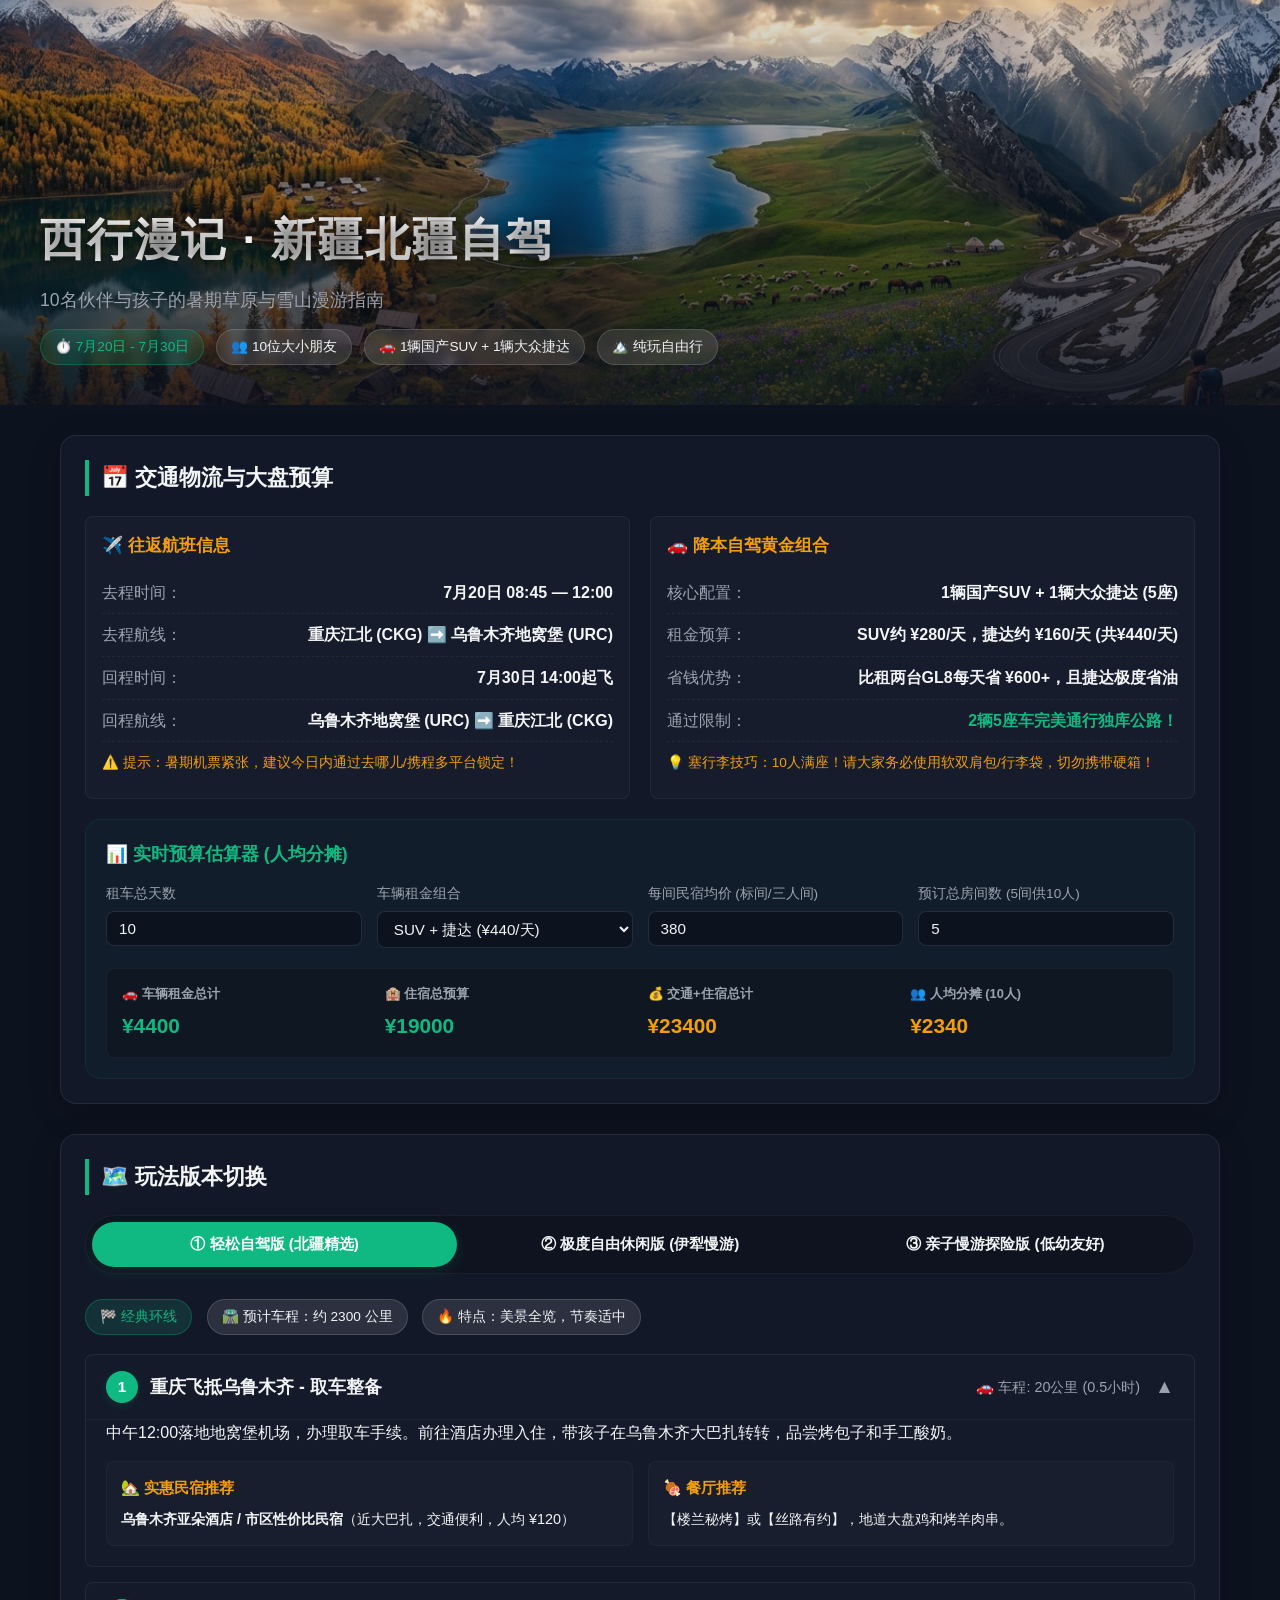
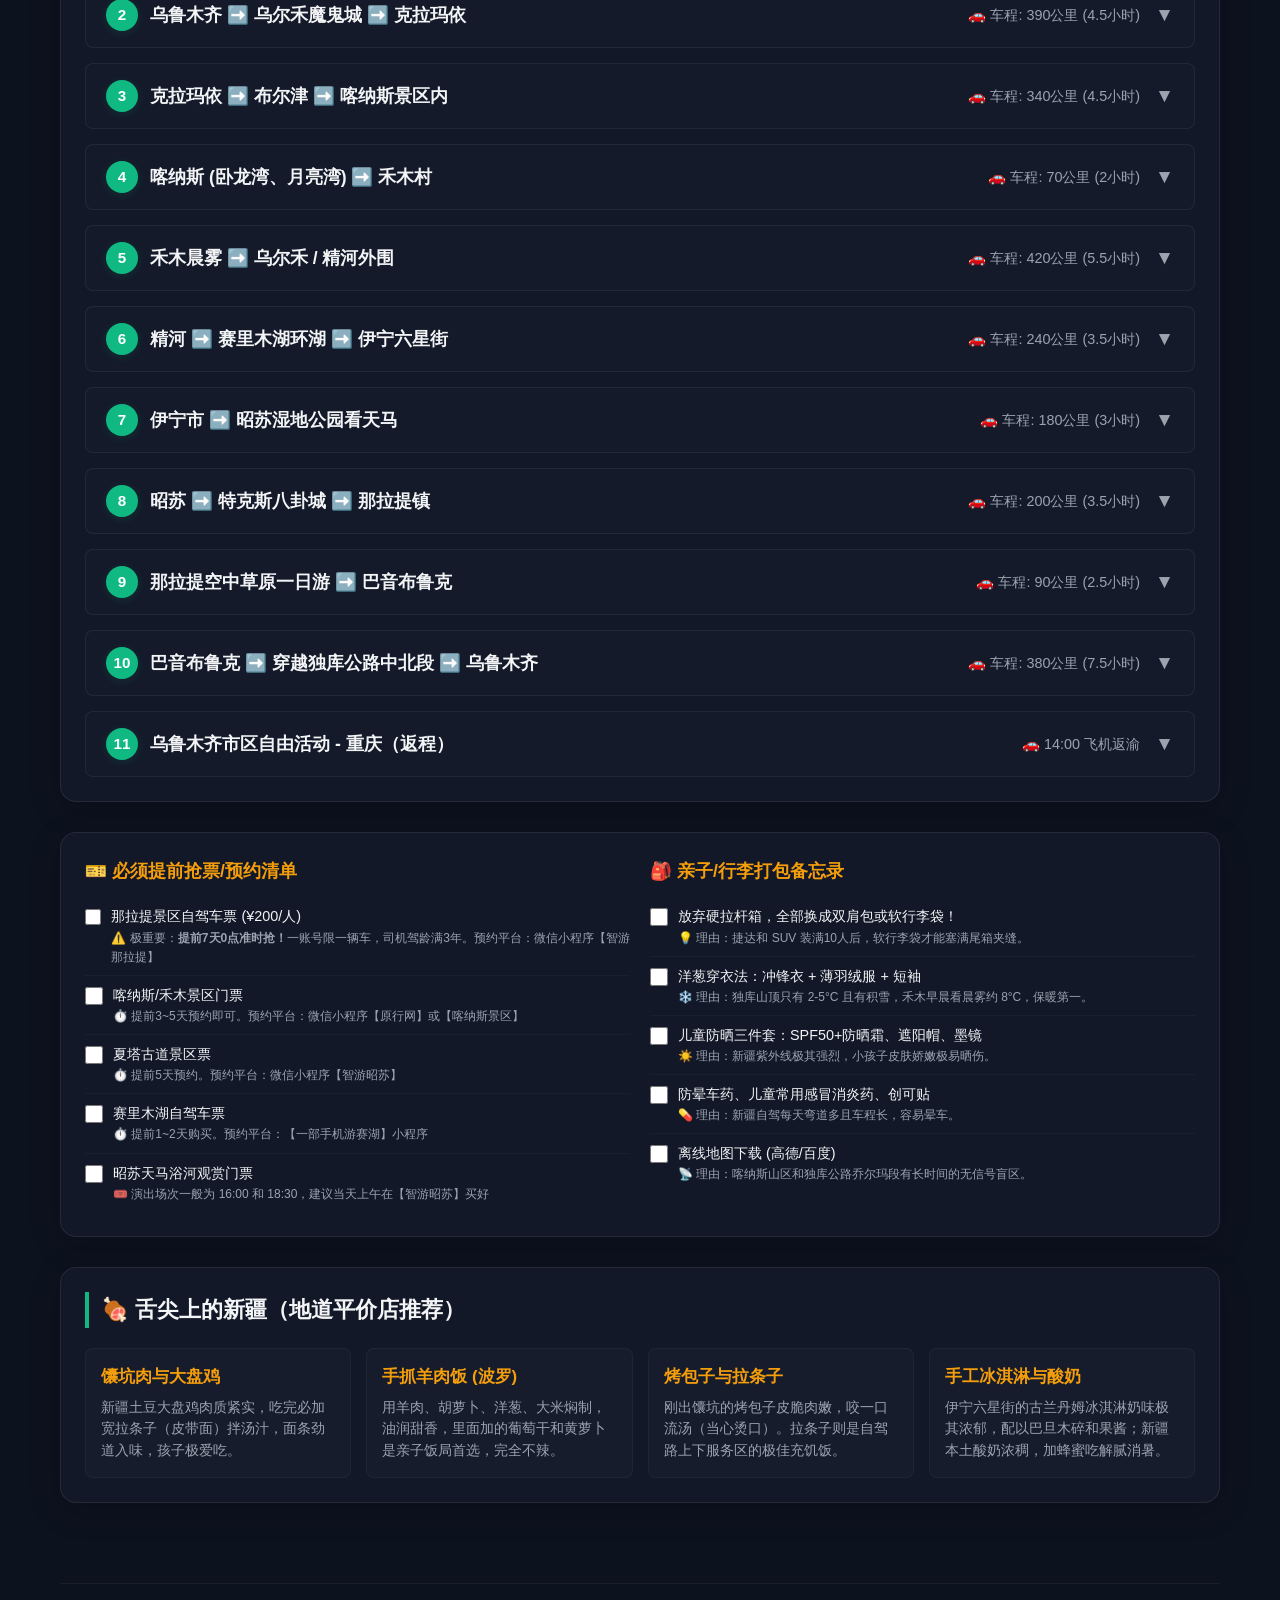
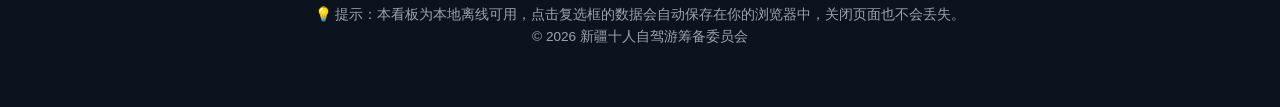
==== index.html @ ca85deac "feat: add index, mobile, and markdown documents" ====
<!DOCTYPE html>
<html lang="zh-CN">
<head>
  <meta charset="UTF-8">
  <meta name="viewport" content="width=device-width, initial-scale=1.0">
  <title>西行漫记 - 2026新疆自驾亲子游看板</title>
  <meta name="description" content="10人新疆自驾亲子游超省钱超高性价比路线攻略看板">
  <link rel="stylesheet" href="styles.css">
</head>
<body>

  <!-- 顶部巨幕 (Hero Section) -->
  <header class="hero">
    <div class="hero-content">
      <h1>西行漫记 · 新疆北疆自驾</h1>
      <p>10名伙伴与孩子的暑期草原与雪山漫游指南</p>
      <div class="hero-badges">
        <span class="badge primary">⏱️ 7月20日 - 7月30日</span>
        <span class="badge">👥 10位大小朋友</span>
        <span class="badge">🚗 1辆国产SUV + 1辆大众捷达</span>
        <span class="badge">🏔️ 纯玩自由行</span>
      </div>
    </div>
  </header>

  <!-- 主容器 -->
  <main class="container">

    <!-- 第一板块：大盘概览 (Logistics & Cost Panel) -->
    <section class="panel">
      <h2 class="panel-title">📅 交通物流与大盘预算</h2>
      <div class="logistics-grid">
        <!-- 航班概览 -->
        <div class="info-card">
          <h4>✈️ 往返航班信息</h4>
          <div class="info-row">
            <span class="info-label">去程时间：</span>
            <span class="info-val">7月20日 08:45 — 12:00</span>
          </div>
          <div class="info-row">
            <span class="info-label">去程航线：</span>
            <span class="info-val">重庆江北 (CKG) ➡️ 乌鲁木齐地窝堡 (URC)</span>
          </div>
          <div class="info-row">
            <span class="info-label">回程时间：</span>
            <span class="info-val">7月30日 14:00起飞</span>
          </div>
          <div class="info-row">
            <span class="info-label">回程航线：</span>
            <span class="info-val">乌鲁木齐地窝堡 (URC) ➡️ 重庆江北 (CKG)</span>
          </div>
          <div class="info-row" style="color: var(--secondary); font-size: 0.85rem; border: none; padding-top: 10px;">
            ⚠️ 提示：暑期机票紧张，建议今日内通过去哪儿/携程多平台锁定！
          </div>
        </div>

        <!-- 极致性价比租车组合 -->
        <div class="info-card">
          <h4>🚗 降本自驾黄金组合</h4>
          <div class="info-row">
            <span class="info-label">核心配置：</span>
            <span class="info-val">1辆国产SUV + 1辆大众捷达 (5座)</span>
          </div>
          <div class="info-row">
            <span class="info-label">租金预算：</span>
            <span class="info-val">SUV约 ¥280/天，捷达约 ¥160/天 (共¥440/天)</span>
          </div>
          <div class="info-row">
            <span class="info-label">省钱优势：</span>
            <span class="info-val">比租两台GL8每天省 ¥600+，且捷达极度省油</span>
          </div>
          <div class="info-row">
            <span class="info-label">通过限制：</span>
            <span class="info-val" style="color: var(--primary);">2辆5座车完美通行独库公路！</span>
          </div>
          <div class="info-row" style="color: var(--secondary); font-size: 0.85rem; border: none; padding-top: 10px;">
            💡 塞行李技巧：10人满座！请大家务必使用软双肩包/行李袋，切勿携带硬箱！
          </div>
        </div>
      </div>

      <!-- 租车与住宿预算记账器 -->
      <div class="calculator">
        <div class="calc-title">📊 实时预算估算器 (人均分摊)</div>
        <div class="calc-inputs">
          <div class="input-group">
            <label for="calc-days">租车总天数</label>
            <input type="number" id="calc-days" value="10" min="1" max="15">
          </div>
          <div class="input-group">
            <label for="car-combo">车辆租金组合</label>
            <select id="car-combo">
              <option value="440">SUV + 捷达 (¥440/天)</option>
              <option value="600">两台国产SUV (¥600/天)</option>
              <option value="1000">两台GL8商务车 (¥1000/天)</option>
            </select>
          </div>
          <div class="input-group">
            <label for="hotel-price">每间民宿均价 (标间/三人间)</label>
            <input type="number" id="hotel-price" value="380" step="10">
          </div>
          <div class="input-group">
            <label for="room-count">预订总房间数 (5间供10人)</label>
            <input type="number" id="room-count" value="5" min="1" max="10">
          </div>
        </div>
        <div class="calc-results">
          <div class="result-card">
            <h5>🚗 车辆租金总计</h5>
            <div class="price" id="res-car-total">¥4400</div>
          </div>
          <div class="result-card">
            <h5>🏨 住宿总预算</h5>
            <div class="price" id="res-hotel-total">¥19000</div>
          </div>
          <div class="result-card">
            <h5>💰 交通+住宿总计</h5>
            <div class="price total" id="res-grand-total">¥23400</div>
          </div>
          <div class="result-card">
            <h5>👥 人均分摊 (10人)</h5>
            <div class="price" id="res-per-person" style="color: var(--secondary);">¥2340</div>
          </div>
        </div>
      </div>
    </section>

    <!-- 第二板块：路线方案切换 (Route Selection Panel) -->
    <section class="panel">
      <h2 class="panel-title">🗺️ 玩法版本切换</h2>
      <div class="route-selector">
        <div class="route-tab active" onclick="switchRoute(1)">① 轻松自驾版 (北疆精选)</div>
        <div class="route-tab" onclick="switchRoute(2)">② 极度自由休闲版 (伊犁慢游)</div>
        <div class="route-tab" onclick="switchRoute(3)">③ 亲子慢游探险版 (低幼友好)</div>
      </div>

      <!-- ================= 路线 1: 轻松自驾版 ================= -->
      <div id="route-1" class="route-content active">
        <div class="route-meta">
          <span class="badge primary">🏁 经典环线</span>
          <span class="badge">🛣️ 预计车程：约 2300 公里</span>
          <span class="badge">🔥 特点：美景全览，节奏适中</span>
        </div>
        <div class="timeline">
          <!-- Day 1 -->
          <div class="day-card expanded">
            <div class="day-header" onclick="toggleDay(this)">
              <div class="day-title-left">
                <div class="day-num">1</div>
                <div class="day-title-text">重庆飞抵乌鲁木齐 - 取车整备</div>
              </div>
              <div class="day-title-right">
                <span>🚗 车程: 20公里 (0.5小时)</span>
                <span class="day-toggle-icon">▼</span>
              </div>
            </div>
            <div class="day-body">
              <p>中午12:00落地地窝堡机场，办理取车手续。前往酒店办理入住，带孩子在乌鲁木齐大巴扎转转，品尝烤包子和手工酸奶。</p>
              <div class="day-details-grid">
                <div class="detail-section">
                  <h5>🏡 实惠民宿推荐</h5>
                  <p><b>乌鲁木齐亚朵酒店 / 市区性价比民宿</b>（近大巴扎，交通便利，人均 ¥120）</p>
                </div>
                <div class="detail-section">
                  <h5>🍖 餐厅推荐</h5>
                  <p>【楼兰秘烤】或【丝路有约】，地道大盘鸡和烤羊肉串。</p>
                </div>
              </div>
            </div>
          </div>
          <!-- Day 2 -->
          <div class="day-card">
            <div class="day-header" onclick="toggleDay(this)">
              <div class="day-title-left">
                <div class="day-num">2</div>
                <div class="day-title-text">乌鲁木齐 ➡️ 乌尔禾魔鬼城 ➡️ 克拉玛依</div>
              </div>
              <div class="day-title-right">
                <span>🚗 车程: 390公里 (4.5小时)</span>
                <span class="day-toggle-icon">▼</span>
              </div>
            </div>
            <div class="day-body">
              <p>早上出发沿S21沙漠高速或G30行驶，下午抵达乌尔禾魔鬼城，带孩子观看奇特雅丹地貌，乘坐景区小火车，傍晚入住克拉玛依市区。</p>
              <div class="day-details-grid">
                <div class="detail-section">
                  <h5>🏡 实惠民宿推荐</h5>
                  <p><b>克拉玛依魔鬼城雅丹客栈</b> 或 市区舒适快捷（性价比高，约 ¥260/间）</p>
                </div>
                <div class="detail-section">
                  <h5>💡 亲子提示</h5>
                  <p>魔鬼城下午紫外线极强且风大，务必给孩子备好墨镜、防风衣和水壶。</p>
                </div>
              </div>
            </div>
          </div>
          <!-- Day 3 -->
          <div class="day-card">
            <div class="day-header" onclick="toggleDay(this)">
              <div class="day-title-left">
                <div class="day-num">3</div>
                <div class="day-title-text">克拉玛依 ➡️ 布尔津 ➡️ 喀纳斯景区内</div>
              </div>
              <div class="day-title-right">
                <span>🚗 车程: 340公里 (4.5小时)</span>
                <span class="day-toggle-icon">▼</span>
              </div>
            </div>
            <div class="day-body">
              <p>一路向北，途经额尔齐斯河，下午抵达喀纳斯贾登峪换乘区间车进入景区。入住喀纳斯老村，木屋群极具童话色彩。</p>
              <div class="day-details-grid">
                <div class="detail-section">
                  <h5>🏡 实惠民宿推荐</h5>
                  <p><b>喀纳斯哈里巴巴山庄 / 老村传统木屋</b>（阁楼Loft非常适合家庭住，地暖充足，近换乘中心，约 ¥480/晚）</p>
                </div>
                <div class="detail-section">
                  <h5>💡 门票预约</h5>
                  <p>需提前3-5天在“喀纳斯景区”官方微信小程序买票。</p>
                </div>
              </div>
            </div>
          </div>
          <!-- Day 4 -->
          <div class="day-card">
            <div class="day-header" onclick="toggleDay(this)">
              <div class="day-title-left">
                <div class="day-num">4</div>
                <div class="day-title-text">喀纳斯 (卧龙湾、月亮湾) ➡️ 禾木村</div>
              </div>
              <div class="day-title-right">
                <span>🚗 车程: 70公里 (2小时)</span>
                <span class="day-toggle-icon">▼</span>
              </div>
            </div>
            <div class="day-body">
              <p>上午在喀纳斯湖畔慢走，打卡神仙湾雾景。下午乘车前往有“神的自留地”之称的禾木村，打卡白桦林，小溪戏水。</p>
              <div class="day-details-grid">
                <div class="detail-section">
                  <h5>🏡 实惠民宿推荐</h5>
                  <p><b>禾木祥云山庄 / 禾木新村特色木屋</b>（干净舒服，推窗可见牛羊，约 ¥500/晚）</p>
                </div>
                <div class="detail-section">
                  <h5>💡 美食攻略</h5>
                  <p>晚上在木屋院子里吃一顿铜锅土鸡，或者自己买牛羊肉简单焖烧，极其惬意。</p>
                </div>
              </div>
            </div>
          </div>
          <!-- Day 5 -->
          <div class="day-card">
            <div class="day-header" onclick="toggleDay(this)">
              <div class="day-title-left">
                <div class="day-num">5</div>
                <div class="day-title-text">禾木晨雾 ➡️ 乌尔禾 / 精河外围</div>
              </div>
              <div class="day-title-right">
                <span>🚗 车程: 420公里 (5.5小时)</span>
                <span class="day-toggle-icon">▼</span>
              </div>
            </div>
            <div class="day-body">
              <p>起个大早（约7:30）陪孩子看禾木村晨雾。中午出景区驱车南下，由于路途较长，晚上选择在精河县城或奎屯入住，大幅降低住宿成本。</p>
              <div class="day-details-grid">
                <div class="detail-section">
                  <h5>🏡 实惠民宿推荐</h5>
                  <p><b>精河温州大酒店 / 精河性价比客栈</b>（物价非常低廉，标间 ¥180-220，省下大笔开销）</p>
                </div>
                <div class="detail-section">
                  <h5>💡 避坑提示</h5>
                  <p>今天车程略长，建议前一天在禾木多买些馕、水果、水，作为车上的亲子零食包。</p>
                </div>
              </div>
            </div>
          </div>
          <!-- Day 6 -->
          <div class="day-card">
            <div class="day-header" onclick="toggleDay(this)">
              <div class="day-title-left">
                <div class="day-num">6</div>
                <div class="day-title-text">精河 ➡️ 赛里木湖环湖 ➡️ 伊宁六星街</div>
              </div>
              <div class="day-title-right">
                <span>🚗 车程: 240公里 (3.5小时)</span>
                <span class="day-toggle-icon">▼</span>
              </div>
            </div>
            <div class="day-body">
              <p>从精河出发，30分钟直达赛里木湖东门，购买自驾票环湖（SUV和捷达皆可进）。环湖打卡灯塔、天鹅保护区，下午穿过震撼的果子沟大桥，抵达蓝色小城伊宁。</p>
              <div class="day-details-grid">
                <div class="detail-section">
                  <h5>🏡 实惠民宿推荐</h5>
                  <p><b>伊宁六星街特色风情小院</b>（带大庭院，非常温馨安全，孩子可以自由玩耍，约 ¥320/晚）</p>
                </div>
                <div class="detail-section">
                  <h5>🍖 避暑美食</h5>
                  <p>【古兰丹姆手工冰淇淋】（六星街总店），十几种口味纯手工制作，孩子最爱！</p>
                </div>
              </div>
            </div>
          </div>
          <!-- Day 7 -->
          <div class="day-card">
            <div class="day-header" onclick="toggleDay(this)">
              <div class="day-title-left">
                <div class="day-num">7</div>
                <div class="day-title-text">伊宁市 ➡️ 昭苏湿地公园看天马</div>
              </div>
              <div class="day-title-right">
                <span>🚗 车程: 180公里 (3小时)</span>
                <span class="day-toggle-icon">▼</span>
              </div>
            </div>
            <div class="day-body">
              <p>走美丽的伊昭公路（如限行则绕行国道），下午抵达昭苏。7月的昭苏油菜花铺天盖地。傍晚在昭苏湿地公园带孩子观看“天马浴河”，马群奔腾踏水，极为震撼！</p>
              <div class="day-details-grid">
                <div class="detail-section">
                  <h5>🏡 实惠民宿推荐</h5>
                  <p><b>昭苏印象民宿 / 特色哈萨克毡房体验</b>（标间 ¥240，非常实惠）</p>
                </div>
                <div class="detail-section">
                  <h5>💡 亲子看点</h5>
                  <p>天马浴河每天下午有固定演出场次（16:00和18:30左右），请提前半小时到湿地公园买好最佳观景台票。</p>
                </div>
              </div>
            </div>
          </div>
          <!-- Day 8 -->
          <div class="day-card">
            <div class="day-header" onclick="toggleDay(this)">
              <div class="day-title-left">
                <div class="day-num">8</div>
                <div class="day-title-text">昭苏 ➡️ 特克斯八卦城 ➡️ 那拉提镇</div>
              </div>
              <div class="day-title-right">
                <span>🚗 车程: 200公里 (3.5小时)</span>
                <span class="day-toggle-icon">▼</span>
              </div>
            </div>
            <div class="day-body">
              <p>路过神奇的无红绿灯八卦城特克斯，打卡离街。下午前往那拉提镇入住，晚上在镇上吃大盘鸡，价格比景区内便宜一半。</p>
              <div class="day-details-grid">
                <div class="detail-section">
                  <h5>🏡 实惠民宿推荐</h5>
                  <p><b>那拉提镇悠悠客栈 / 牧民风情小院</b>（宽敞干净，可提供厨房做饭，约 ¥280/晚）</p>
                </div>
                <div class="detail-section">
                  <h5>🍖 避坑餐饮</h5>
                  <p>避开景区门口的高价餐厅，去镇上农贸市场附近的清真饭馆吃拌面和手抓饭，分量大又实惠。</p>
                </div>
              </div>
            </div>
          </div>
          <!-- Day 9 -->
          <div class="day-card">
            <div class="day-header" onclick="toggleDay(this)">
              <div class="day-title-left">
                <div class="day-num">9</div>
                <div class="day-title-text">那拉提空中草原一日游 ➡️ 巴音布鲁克</div>
              </div>
              <div class="day-title-right">
                <span>🚗 车程: 90公里 (2.5小时)</span>
                <span class="day-toggle-icon">▼</span>
              </div>
            </div>
            <div class="day-body">
              <p>上午自驾或乘区间车游览那拉提空中草原，小孩子可以骑马、草地上打滚。下午翻越山岭前往巴音布鲁克，带娃看湿地与野生天鹅，静候九曲十八湾的震撼日落。</p>
              <div class="day-details-grid">
                <div class="detail-section">
                  <h5>🏡 实惠民宿推荐</h5>
                  <p><b>巴音布鲁克天鹅湖畔木屋 / 镇上快捷</b>（由于海拔较高且气温低，民宿均备暖气，约 ¥380/间）</p>
                </div>
                <div class="detail-section">
                  <h5>⚠️ 那拉提抢自驾票</h5>
                  <p>那拉提自驾票（¥200/人）极其抢手！需要在微信小程序【智游那拉提】提前7天0点准时抢购！</p>
                </div>
              </div>
            </div>
          </div>
          <!-- Day 10 -->
          <div class="day-card">
            <div class="day-header" onclick="toggleDay(this)">
              <div class="day-title-left">
                <div class="day-num">10</div>
                <div class="day-title-text">巴音布鲁克 ➡️ 穿越独库公路中北段 ➡️ 乌鲁木齐</div>
              </div>
              <div class="day-title-right">
                <span>🚗 车程: 380公里 (7.5小时)</span>
                <span class="day-toggle-icon">▼</span>
              </div>
            </div>
            <div class="day-body">
              <p>激动人心的一天！沿着最美的独库公路北段一路向北，途经乔尔玛烈士陵园、哈希勒根隧道（终年积雪不化，可带孩子下车打雪仗）。傍晚翻越天山抵达红山乌鲁木齐。</p>
              <div class="day-details-grid">
                <div class="detail-section">
                  <h5>🏡 实惠民宿推荐</h5>
                  <p><b>乌鲁木齐友好路性价比客栈</b>（干净方便，临近返程，便于整理行李，约 ¥220/间）</p>
                </div>
                <div class="detail-section">
                  <h5>💡 安全警告</h5>
                  <p>独库公路坡陡弯急，捷达注意使用低挡位下坡避免刹车过热。山顶海拔近3000米，下车打雪仗时必须套上羽绒服/冲锋衣。</p>
                </div>
              </div>
            </div>
          </div>
          <!-- Day 11 -->
          <div class="day-card">
            <div class="day-header" onclick="toggleDay(this)">
              <div class="day-title-left">
                <div class="day-num">11</div>
                <div class="day-title-text">乌鲁木齐市区自由活动 - 重庆（返程）</div>
              </div>
              <div class="day-title-right">
                <span>🚗 14:00 飞机返渝</span>
                <span class="day-toggle-icon">▼</span>
              </div>
            </div>
            <div class="day-body">
              <p>最后一天不做具体行程安排。早上睡个懒觉，前往机场附近还车。建议提前2.5小时到机场（乌鲁木齐机场安检极其繁琐）。搭乘14:00飞机愉快返渝！</p>
            </div>
          </div>
        </div>
      </div>

      <!-- ================= 路线 2: 极度自由休闲版 ================= -->
      <div id="route-2" class="route-content">
        <div class="route-meta">
          <span class="badge primary">🧘 极度休闲</span>
          <span class="badge">🛣️ 预计车程：约 1500 公里</span>
          <span class="badge">🔥 特点：跳过阿勒泰，专注于赛湖与伊犁河谷，绝不赶路</span>
        </div>
        <div class="timeline">
          <!-- Day 1 -->
          <div class="day-card expanded">
            <div class="day-header" onclick="toggleDay(this)">
              <div class="day-title-left">
                <div class="day-num">1</div>
                <div class="day-title-text">抵达乌鲁木齐 - 慢游红山公园</div>
              </div>
              <div class="day-title-right">
                <span>🚗 车程: 20公里 (0.5小时)</span>
                <span class="day-toggle-icon">▼</span>
              </div>
            </div>
            <div class="day-body">
              <p>落地休整，晚上带孩子吃葡萄、哈密瓜。在市区步行街慢悠悠闲逛。</p>
            </div>
          </div>
          <!-- Day 2 -->
          <div class="day-card">
            <div class="day-header" onclick="toggleDay(this)">
              <div class="day-title-left">
                <div class="day-num">2</div>
                <div class="day-title-text">乌鲁木齐 ➡️ 赛里木湖畔（慢享日光）</div>
              </div>
              <div class="day-title-right">
                <span>🚗 车程: 520公里 (6小时)</span>
                <span class="day-toggle-icon">▼</span>
              </div>
            </div>
            <div class="day-body">
              <p>全天基本在高速，走高速直达赛里木湖。入住东门外的平价特色木屋，晚上带孩子去湖边看落日星空。因为中途不绕路，十分轻松。</p>
              <div class="day-details-grid">
                <div class="detail-section">
                  <h5>🏡 实惠民宿</h5>
                  <p><b>赛湖东门外哈萨克风情木屋</b>（暖和实惠，约 ¥300/间）</p>
                </div>
              </div>
            </div>
          </div>
          <!-- Day 3 -->
          <div class="day-card">
            <div class="day-header" onclick="toggleDay(this)">
              <div class="day-title-left">
                <div class="day-num">3</div>
                <div class="day-title-text">赛里木湖深度一日游 (看白天鹅、野餐、发呆)</div>
              </div>
              <div class="day-title-right">
                <span>🚗 环湖: 80公里</span>
                <span class="day-toggle-icon">▼</span>
              </div>
            </div>
            <div class="day-body">
              <p>不退房！在湖边慢度一整天。自驾在湖畔野餐，喂白天鹅，躺在草地上晒太阳，小孩子可以在湖边捡石头玩。极其自由！</p>
            </div>
          </div>
          <!-- Day 4 -->
          <div class="day-card">
            <div class="day-header" onclick="toggleDay(this)">
              <div class="day-title-left">
                <div class="day-num">4</div>
                <div class="day-title-text">赛里木湖 ➡️ 果子沟大桥 ➡️ 伊宁六星街</div>
              </div>
              <div class="day-title-right">
                <span>🚗 车程: 140公里 (2.5小时)</span>
                <span class="day-toggle-icon">▼</span>
              </div>
            </div>
            <div class="day-body">
              <p>睡到自然醒，慢车穿过果子沟大桥。下午入住伊宁，漫步充满彩色房子与手风琴声的六星街。</p>
            </div>
          </div>
          <!-- Day 5 -->
          <div class="day-card">
            <div class="day-header" onclick="toggleDay(this)">
              <div class="day-title-left">
                <div class="day-num">5</div>
                <div class="day-title-text">伊宁喀赞其蓝色老城深度半日游 - 昭苏</div>
              </div>
              <div class="day-title-right">
                <span>🚗 车程: 130公里 (2小时)</span>
                <span class="day-toggle-icon">▼</span>
              </div>
            </div>
            <div class="day-body">
              <p>上午在喀赞其坐哈迪克（马车），体验维吾尔族庭院和特色家访。下午前往昭苏，气温极其凉爽舒适。</p>
            </div>
          </div>
          <!-- Day 6 -->
          <div class="day-card">
            <div class="day-header" onclick="toggleDay(this)">
              <div class="day-title-left">
                <div class="day-num">6</div>
                <div class="day-title-text">昭苏夏塔古道慢游（寻找土拨鼠与看木扎尔特冰川）</div>
              </div>
              <div class="day-title-right">
                <span>🚗 车程: 70公里 (1.5小时)</span>
                <span class="day-toggle-icon">▼</span>
              </div>
            </div>
            <div class="day-body">
              <p>带孩子深入夏塔峡谷，近距离观看雪山。在草地上经常能碰到胖乎乎的野生土拨鼠，是非常受小孩子欢迎的亲子点。累了随时坐区间车返回，绝不强行徒步。</p>
            </div>
          </div>
          <!-- Day 7 -->
          <div class="day-card">
            <div class="day-header" onclick="toggleDay(this)">
              <div class="day-title-left">
                <div class="day-num">7</div>
                <div class="day-title-text">昭苏 ➡️ 特克斯 ➡️ 琼库什台童话木屋村</div>
              </div>
              <div class="day-title-right">
                <span>🚗 车程: 150公里 (3.5小时)</span>
                <span class="day-toggle-icon">▼</span>
              </div>
            </div>
            <div class="day-body">
              <p>驱车进入琼库什台原始村落。山路两旁是绵延如波浪的草甸和云杉。入住纯木屋，晚上看没有光污染的漫天银河。</p>
              <div class="day-details-grid">
                <div class="detail-section">
                  <h5>🏡 实惠民宿</h5>
                  <p><b>琼库什台原生态木屋</b>（河谷边，孩子可以在门口小溪丢石头，约 ¥400/间）</p>
                </div>
              </div>
            </div>
          </div>
          <!-- Day 8 -->
          <div class="day-card">
            <div class="day-header" onclick="toggleDay(this)">
              <div class="day-title-left">
                <div class="day-num">8</div>
                <div class="day-title-text">琼库什台放空半日 ➡️ 那拉提镇</div>
              </div>
              <div class="day-title-right">
                <span>🚗 车程: 210公里 (4.5小时)</span>
                <span class="day-toggle-icon">▼</span>
              </div>
            </div>
            <div class="day-body">
              <p>上午带孩子在森林边缘散步、骑马。下午慢悠悠驱车前往那拉提镇入住，休整并补充零食。</p>
            </div>
          </div>
          <!-- Day 9 -->
          <div class="day-card">
            <div class="day-header" onclick="toggleDay(this)">
              <div class="day-title-left">
                <div class="day-num">9</div>
                <div class="day-title-text">那拉提空中草原骑马 ➡️ 独库公路乔尔玛</div>
              </div>
              <div class="day-title-right">
                <span>🚗 车程: 100公里 (2.5小时)</span>
                <span class="day-toggle-icon">▼</span>
              </div>
            </div>
            <div class="day-body">
              <p>早起游玩空中草原。下午出发，走一小段独库公路，晚上住在乔尔玛或那拉提外围，为翻越独库北段做准备。</p>
            </div>
          </div>
          <!-- Day 10 -->
          <div class="day-card">
            <div class="day-header" onclick="toggleDay(this)">
              <div class="day-title-left">
                <div class="day-num">10</div>
                <div class="day-title-text">乔尔玛 ➡️ 独库北段打雪仗 ➡️ 乌鲁木齐</div>
              </div>
              <div class="day-title-right">
                <span>🚗 车程: 280公里 (6小时)</span>
                <span class="day-toggle-icon">▼</span>
              </div>
            </div>
            <div class="day-body">
              <p>带孩子翻越防雪廊和天山，中午在独山子大峡谷停靠。傍晚回乌鲁木齐，大吃一顿烤羊排庆祝行程圆满成功。</p>
            </div>
          </div>
          <!-- Day 11 -->
          <div class="day-card">
            <div class="day-header" onclick="toggleDay(this)">
              <div class="day-title-left">
                <div class="day-num">11</div>
                <div class="day-title-text">乌鲁木齐返程重庆</div>
              </div>
              <div class="day-title-right">
                <span>🚗 14:00 飞机返渝</span>
                <span class="day-toggle-icon">▼</span>
              </div>
            </div>
            <div class="day-body">
              <p>无行程安排，机场还车，回重庆。</p>
            </div>
          </div>
        </div>
      </div>

      <!-- ================= 路线 3: 亲子慢游探险版 ================= -->
      <div id="route-3" class="route-content">
        <div class="route-meta">
          <span class="badge primary">👶 亲子友好</span>
          <span class="badge">🛣️ 预计车程：约 1200 公里</span>
          <span class="badge">🔥 特点：超低驾驶压力，多互动体验，保证孩子睡眠时间</span>
        </div>
        <div class="timeline">
          <!-- Day 1 -->
          <div class="day-card expanded">
            <div class="day-header" onclick="toggleDay(this)">
              <div class="day-title-left">
                <div class="day-num">1</div>
                <div class="day-title-text">落地乌鲁木齐休整</div>
              </div>
              <div class="day-title-right">
                <span>🚗 0车程压力</span>
                <span class="day-toggle-icon">▼</span>
              </div>
            </div>
            <div class="day-body">
              <p>下午入住市区，带娃参观新疆自治区博物馆，看恐龙化石和神秘楼兰美女干尸，寓教于乐。</p>
            </div>
          </div>
          <!-- Day 2 -->
          <div class="day-card">
            <div class="day-header" onclick="toggleDay(this)">
              <div class="day-title-left">
                <div class="day-num">2</div>
                <div class="day-title-text">乌鲁木齐 ➡️ 独山子泥火山/大峡谷 ➡️ 奎屯</div>
              </div>
              <div class="day-title-right">
                <span>🚗 车程: 250公里 (3小时)</span>
                <span class="day-toggle-icon">▼</span>
              </div>
            </div>
            <div class="day-body">
              <p>半天车程。下午带娃看独山子大峡谷的“大地伤疤”，极具震撼科普意义。入住奎屯性价比酒店。</p>
            </div>
          </div>
          <!-- Day 3 -->
          <div class="day-card">
            <div class="day-header" onclick="toggleDay(this)">
              <div class="day-title-left">
                <div class="day-num">3</div>
                <div class="day-title-text">奎屯 ➡️ 赛里木湖环湖（野鸭、小溪水）</div>
              </div>
              <div class="day-title-right">
                <span>🚗 车程: 300公里 (3.5小时)</span>
                <span class="day-toggle-icon">▼</span>
              </div>
            </div>
            <div class="day-body">
              <p>在赛湖浅水区带孩子踩水、喂湖边的小松鼠和野鸭。入住赛湖附近亲子民宿。</p>
            </div>
          </div>
          <!-- Day 4 -->
          <div class="day-card">
            <div class="day-header" onclick="toggleDay(this)">
              <div class="day-title-left">
                <div class="day-num">4</div>
                <div class="day-title-text">赛湖 ➡️ 果子沟大桥 ➡️ 霍城薰衣草花海 ➡️ 伊宁</div>
              </div>
              <div class="day-title-right">
                <span>🚗 车程: 150公里 (2.5小时)</span>
                <span class="day-toggle-icon">▼</span>
              </div>
            </div>
            <div class="day-body">
              <p>7月正是霍城薰衣草盛开的尾声。带娃去香草庄园做纯露和手工皂DIY，非常好玩。傍晚入住伊宁六星街。</p>
            </div>
          </div>
          <!-- Day 5 -->
          <div class="day-card">
            <div class="day-header" onclick="toggleDay(this)">
              <div class="day-title-left">
                <div class="day-num">5</div>
                <div class="day-title-text">伊宁喀赞其手作风情半日游（吃冰淇淋、看维族歌舞）</div>
              </div>
              <div class="day-title-right">
                <span>🚗 0车程压力</span>
                <span class="day-toggle-icon">▼</span>
              </div>
            </div>
            <div class="day-body">
              <p>全天在伊宁。上午坐马车，品尝纯手工冰淇淋，去当地非遗作坊体验维吾尔族乐器和皮具制作。慢调带娃，极其友好。</p>
            </div>
          </div>
          <!-- Day 6 -->
          <div class="day-card">
            <div class="day-header" onclick="toggleDay(this)">
              <div class="day-title-left">
                <div class="day-num">6</div>
                <div class="day-title-text">伊宁 ➡️ 那拉提镇</div>
              </div>
              <div class="day-title-right">
                <span>🚗 车程: 260公里 (4小时)</span>
                <span class="day-toggle-icon">▼</span>
              </div>
            </div>
            <div class="day-body">
              <p>全天沿着伊犁河谷行驶，路况极好。下午抵达那拉提镇，在民宿草坪上和孩子一起组织家庭户外烧烤。</p>
            </div>
          </div>
          <!-- Day 7 -->
          <div class="day-card">
            <div class="day-header" onclick="toggleDay(this)">
              <div class="day-title-left">
                <div class="day-num">7</div>
                <div class="day-title-text">那拉提河谷草原（捉迷藏、骑温顺伊犁马）</div>
              </div>
              <div class="day-title-right">
                <span>🚗 0车程压力</span>
                <span class="day-toggle-icon">▼</span>
              </div>
            </div>
            <div class="day-body">
              <p>不去空中草原（风大天冷），选择树木茂盛、气温更舒适的河谷草原。在参天大树下捉迷藏、野餐，租温顺的马儿带孩子体验骑马。</p>
            </div>
          </div>
          <!-- Day 8 -->
          <div class="day-card">
            <div class="day-header" onclick="toggleDay(this)">
              <div class="day-title-left">
                <div class="day-num">8</div>
                <div class="day-title-text">那拉提 ➡️ 巩留 / 新源县城（摘大甜杏、摘苹果）</div>
              </div>
              <div class="day-title-right">
                <span>🚗 车程: 120公里 (2小时)</span>
                <span class="day-toggle-icon">▼</span>
              </div>
            </div>
            <div class="day-body">
              <p>7月是伊犁野果和甜杏成熟期。下午带孩子去果园体验采摘，吃最新鲜的新疆瓜果。入住小县城，实惠且接地气。</p>
            </div>
          </div>
          <!-- Day 9 -->
          <div class="day-card">
            <div class="day-header" onclick="toggleDay(this)">
              <div class="day-title-left">
                <div class="day-num">9</div>
                <div class="day-title-text">新源 ➡️ 唐布拉百里画廊 ➡️ 乔尔玛</div>
              </div>
              <div class="day-title-right">
                <span>🚗 车程: 150公里 (3小时)</span>
                <span class="day-toggle-icon">▼</span>
              </div>
            </div>
            <div class="day-body">
              <p>慢车经过风景如画的唐布拉，小溪潺潺、野花漫山。傍晚抵达乔尔玛入住哈萨克家庭客栈。</p>
            </div>
          </div>
          <!-- Day 10 -->
          <div class="day-card">
            <div class="day-header" onclick="toggleDay(this)">
              <div class="day-title-left">
                <div class="day-num">10</div>
                <div class="day-title-text">乔尔玛 ➡️ 独库北段（看雪墙）➡️ 乌鲁木齐</div>
              </div>
              <div class="day-title-right">
                <span>🚗 车程: 280公里 (6小时)</span>
                <span class="day-toggle-icon">▼</span>
              </div>
            </div>
            <div class="day-body">
              <p>独库公路北段爬升，带孩子在路边安全地带看高山冰川遗迹，打雪仗堆雪人。傍晚回乌鲁木齐。</p>
            </div>
          </div>
          <!-- Day 11 -->
          <div class="day-card">
            <div class="day-header" onclick="toggleDay(this)">
              <div class="day-title-left">
                <div class="day-num">11</div>
                <div class="day-title-text">返回重庆</div>
              </div>
              <div class="day-title-right">
                <span>🚗 14:00 飞机返渝</span>
                <span class="day-toggle-icon">▼</span>
              </div>
            </div>
            <div class="day-body">
              <p>无行程安排，机场还车，回重庆。</p>
            </div>
          </div>
        </div>
      </div>

    </section>

    <!-- 第三板块：门票预约与抢票策略 (Tickets & Checklist Panel) -->
    <section class="panel">
      <div class="checklist-container">
        <!-- 抢票倒计时 & 预约入口 -->
        <div class="checklist-group">
          <h4>🎫 必须提前抢票/预约清单</h4>
          <div class="checklist-item">
            <input type="checkbox" id="t-1">
            <label for="t-1">
              那拉提景区自驾车票 (¥200/人)
              <span class="desc">⚠️ 极重要：<b>提前7天0点准时抢！</b>一账号限一辆车，司机驾龄满3年。预约平台：微信小程序【智游那拉提】</span>
            </label>
          </div>
          <div class="checklist-item">
            <input type="checkbox" id="t-2">
            <label for="t-2">
              喀纳斯/禾木景区门票
              <span class="desc">⏱️ 提前3~5天预约即可。预约平台：微信小程序【原行网】或【喀纳斯景区】</span>
            </label>
          </div>
          <div class="checklist-item">
            <input type="checkbox" id="t-3">
            <label for="t-3">
              夏塔古道景区票
              <span class="desc">⏱️ 提前5天预约。预约平台：微信小程序【智游昭苏】</span>
            </label>
          </div>
          <div class="checklist-item">
            <input type="checkbox" id="t-4">
            <label for="t-4">
              赛里木湖自驾车票
              <span class="desc">⏱️ 提前1~2天购买。预约平台：【一部手机游赛湖】小程序</span>
            </label>
          </div>
          <div class="checklist-item">
            <input type="checkbox" id="t-5">
            <label for="t-5">
              昭苏天马浴河观赏门票
              <span class="desc">🎟️ 演出场次一般为 16:00 和 18:30，建议当天上午在【智游昭苏】买好</span>
            </label>
          </div>
        </div>

        <!-- 亲子与行李打包备忘 -->
        <div class="checklist-group">
          <h4>🎒 亲子/行李打包备忘录</h4>
          <div class="checklist-item">
            <input type="checkbox" id="p-1">
            <label for="p-1">
              放弃硬拉杆箱，全部换成双肩包或软行李袋！
              <span class="desc">💡 理由：捷达和 SUV 装满10人后，软行李袋才能塞满尾箱夹缝。</span>
            </label>
          </div>
          <div class="checklist-item">
            <input type="checkbox" id="p-2">
            <label for="p-2">
              洋葱穿衣法：冲锋衣 + 薄羽绒服 + 短袖
              <span class="desc">❄️ 理由：独库山顶只有 2-5°C 且有积雪，禾木早晨看晨雾约 8°C，保暖第一。</span>
            </label>
          </div>
          <div class="checklist-item">
            <input type="checkbox" id="p-3">
            <label for="p-3">
              儿童防晒三件套：SPF50+防晒霜、遮阳帽、墨镜
              <span class="desc">☀️ 理由：新疆紫外线极其强烈，小孩子皮肤娇嫩极易晒伤。</span>
            </label>
          </div>
          <div class="checklist-item">
            <input type="checkbox" id="p-4">
            <label for="p-4">
              防晕车药、儿童常用感冒消炎药、创可贴
              <span class="desc">💊 理由：新疆自驾每天弯道多且车程长，容易晕车。</span>
            </label>
          </div>
          <div class="checklist-item">
            <input type="checkbox" id="p-5">
            <label for="p-5">
              离线地图下载 (高德/百度)
              <span class="desc">📡 理由：喀纳斯山区和独库公路乔尔玛段有长时间的无信号盲区。</span>
            </label>
          </div>
        </div>
      </div>
    </section>

    <!-- 第四板块：吃货攻略 (Food & Dining Panel) -->
    <section class="panel">
      <h2 class="panel-title">🍖 舌尖上的新疆（地道平价店推荐）</h2>
      <div class="food-showcase">
        <div class="food-card">
          <h4>馕坑肉与大盘鸡</h4>
          <p>新疆土豆大盘鸡肉质紧实，吃完必加宽拉条子（皮带面）拌汤汁，面条劲道入味，孩子极爱吃。</p>
        </div>
        <div class="food-card">
          <h4>手抓羊肉饭 (波罗)</h4>
          <p>用羊肉、胡萝卜、洋葱、大米焖制，油润甜香，里面加的葡萄干和黄萝卜是亲子饭局首选，完全不辣。</p>
        </div>
        <div class="food-card">
          <h4>烤包子与拉条子</h4>
          <p>刚出馕坑的烤包子皮脆肉嫩，咬一口流汤（当心烫口）。拉条子则是自驾路上下服务区的极佳充饥饭。</p>
        </div>
        <div class="food-card">
          <h4>手工冰淇淋与酸奶</h4>
          <p>伊宁六星街的古兰丹姆冰淇淋奶味极其浓郁，配以巴旦木碎和果酱；新疆本土酸奶浓稠，加蜂蜜吃解腻消暑。</p>
        </div>
      </div>
    </section>

    <!-- 页脚 -->
    <footer class="footer">
      <p>💡 提示：本看板为本地离线可用，点击复选框的数据会自动保存在你的浏览器中，关闭页面也不会丢失。</p>
      <p>© 2026 新疆十人自驾游筹备委员会</p>
    </footer>

  </main>

  <script src="app.js"></script>
</body>
</html>
---- styles.css ----
/* ==========================================================================
   新疆 10 人行自驾看板 - 样式设计 (styles.css)
   设计风格：清新玻璃拟态 (Glassmorphism)，融合森林绿、沙砾黄与星空蓝
   ========================================================================== */

/* 基础重置与全局变量 */
:root {
  --bg-color: #0d121f;
  --panel-bg: rgba(22, 28, 45, 0.7);
  --panel-border: rgba(255, 255, 255, 0.08);
  --text-primary: #f3f4f6;
  --text-secondary: #9ca3af;
  
  /* 自然色系主题高亮 */
  --primary: #10b981;        /* 草原松石绿 */
  --primary-glow: rgba(16, 185, 129, 0.15);
  --secondary: #f59e0b;      /* 温暖沙砾黄 */
  --accent: #3b82f6;         /* 纯净赛湖蓝 */
  
  --transition-smooth: all 0.3s cubic-bezier(0.4, 0, 0.2, 1);
  --border-radius-lg: 16px;
  --border-radius-md: 8px;
}

* {
  box-sizing: border-box;
  margin: 0;
  padding: 0;
}

body {
  font-family: -apple-system, BlinkMacSystemFont, "Segoe UI", Roboto, "Helvetica Neue", "PingFang SC", "Microsoft YaHei", sans-serif;
  background-color: var(--bg-color);
  color: var(--text-primary);
  line-height: 1.6;
  padding-bottom: 60px;
  overflow-x: hidden;
}

/* 巨幕背景与标题 (Hero Section) */
.hero {
  position: relative;
  height: 45vh;
  min-height: 350px;
  width: 100%;
  background: url('hero.jpg') no-repeat center center/cover;
  display: flex;
  align-items: flex-end;
  justify-content: flex-start;
  padding: 40px;
  margin-bottom: 30px;
}

.hero::before {
  content: '';
  position: absolute;
  top: 0;
  left: 0;
  width: 100%;
  height: 100%;
  background: linear-gradient(to bottom, rgba(13, 18, 31, 0.1) 0%, rgba(13, 18, 31, 0.85) 100%);
  z-index: 1;
}

.hero-content {
  position: relative;
  z-index: 2;
  max-width: 1200px;
  width: 100%;
  margin: 0 auto;
}

.hero h1 {
  font-size: 2.8rem;
  font-weight: 800;
  text-shadow: 0 4px 15px rgba(0,0,0,0.6);
  letter-spacing: 2px;
  background: linear-gradient(135deg, #ffffff 60%, var(--secondary) 100%);
  -webkit-background-clip: text;
  -webkit-text-fill-color: transparent;
}

.hero p {
  font-size: 1.1rem;
  color: var(--text-secondary);
  margin-top: 10px;
  text-shadow: 0 2px 8px rgba(0,0,0,0.5);
}

.hero-badges {
  display: flex;
  gap: 12px;
  margin-top: 15px;
  flex-wrap: wrap;
}

.badge {
  background: rgba(255, 255, 255, 0.1);
  backdrop-filter: blur(5px);
  padding: 6px 14px;
  border-radius: 20px;
  font-size: 0.85rem;
  border: 1px solid rgba(255, 255, 255, 0.15);
  display: flex;
  align-items: center;
  gap: 6px;
}

.badge.primary {
  background: var(--primary-glow);
  border-color: rgba(16, 185, 129, 0.3);
  color: var(--primary);
}

/* 主容器布局 */
.container {
  max-width: 1200px;
  margin: 0 auto;
  padding: 0 20px;
  display: grid;
  grid-template-columns: 1fr;
  gap: 30px;
}

/* 通用面板样式 (Glassmorphism Panel) */
.panel {
  background: var(--panel-bg);
  backdrop-filter: blur(12px);
  -webkit-backdrop-filter: blur(12px);
  border: 1px solid var(--panel-border);
  border-radius: var(--border-radius-lg);
  padding: 24px;
  box-shadow: 0 8px 32px 0 rgba(0, 0, 0, 0.2);
  transition: var(--transition-smooth);
}

.panel:hover {
  border-color: rgba(255, 255, 255, 0.15);
}

.panel-title {
  font-size: 1.4rem;
  font-weight: 700;
  margin-bottom: 20px;
  display: flex;
  align-items: center;
  gap: 10px;
  border-left: 4px solid var(--primary);
  padding-left: 12px;
}

/* 交通成本与物流模块 */
.logistics-grid {
  display: grid;
  grid-template-columns: 1fr 1fr;
  gap: 20px;
}

@media (max-width: 768px) {
  .logistics-grid {
    grid-template-columns: 1fr;
  }
}

.info-card {
  background: rgba(255, 255, 255, 0.02);
  border: 1px solid rgba(255, 255, 255, 0.05);
  border-radius: var(--border-radius-md);
  padding: 16px;
}

.info-card h4 {
  font-size: 1.05rem;
  color: var(--secondary);
  margin-bottom: 12px;
  display: flex;
  align-items: center;
  gap: 6px;
}

.info-row {
  display: flex;
  justify-content: space-between;
  padding: 8px 0;
  border-bottom: 1px dashed rgba(255, 255, 255, 0.05);
}

.info-row:last-child {
  border-bottom: none;
}

.info-label {
  color: var(--text-secondary);
}

.info-val {
  font-weight: 600;
}

/* 记账估算器 */
.calculator {
  background: rgba(16, 185, 129, 0.03);
  border: 1px solid rgba(16, 185, 129, 0.1);
  border-radius: var(--border-radius-lg);
  padding: 20px;
  margin-top: 20px;
}

.calc-title {
  font-size: 1.1rem;
  font-weight: 700;
  margin-bottom: 15px;
  display: flex;
  align-items: center;
  gap: 8px;
  color: var(--primary);
}

.calc-inputs {
  display: grid;
  grid-template-columns: repeat(auto-fit, minmax(180px, 1fr));
  gap: 15px;
  margin-bottom: 20px;
}

.input-group {
  display: flex;
  flex-direction: column;
  gap: 6px;
}

.input-group label {
  font-size: 0.85rem;
  color: var(--text-secondary);
}

.input-group input, .input-group select {
  background: rgba(13, 18, 31, 0.8);
  border: 1px solid rgba(255, 255, 255, 0.1);
  border-radius: var(--border-radius-md);
  padding: 8px 12px;
  color: var(--text-primary);
  font-size: 0.95rem;
  outline: none;
  transition: var(--transition-smooth);
}

.input-group input:focus, .input-group select:focus {
  border-color: var(--primary);
  box-shadow: 0 0 0 2px var(--primary-glow);
}

.calc-results {
  display: grid;
  grid-template-columns: repeat(auto-fit, minmax(150px, 1fr));
  gap: 15px;
  background: rgba(0, 0, 0, 0.2);
  padding: 15px;
  border-radius: var(--border-radius-md);
  border: 1px solid rgba(255, 255, 255, 0.05);
}

.result-card h5 {
  font-size: 0.8rem;
  color: var(--text-secondary);
  margin-bottom: 5px;
}

.result-card .price {
  font-size: 1.3rem;
  font-weight: 800;
  color: var(--primary);
}

.result-card .price.total {
  color: var(--secondary);
}

/* 路线 Tab 系统 */
.route-selector {
  display: flex;
  background: rgba(0, 0, 0, 0.2);
  padding: 6px;
  border-radius: 30px;
  margin-bottom: 25px;
  border: 1px solid rgba(255, 255, 255, 0.05);
}

.route-tab {
  flex: 1;
  text-align: center;
  padding: 10px 15px;
  border-radius: 25px;
  cursor: pointer;
  font-weight: 600;
  transition: var(--transition-smooth);
  user-select: none;
  font-size: 0.95rem;
}

.route-tab.active {
  background: var(--primary);
  color: #ffffff;
  box-shadow: 0 4px 15px var(--primary-glow);
}

/* 路线显示区域 */
.route-content {
  display: none;
}

.route-content.active {
  display: block;
  animation: fadeIn 0.4s ease;
}

@keyframes fadeIn {
  from { opacity: 0; transform: translateY(10px); }
  to { opacity: 1; transform: translateY(0); }
}

.route-meta {
  display: flex;
  gap: 15px;
  margin-bottom: 20px;
  flex-wrap: wrap;
}

/* 每日时间轴卡片 */
.timeline {
  display: flex;
  flex-direction: column;
  gap: 15px;
}

.day-card {
  border: 1px solid rgba(255, 255, 255, 0.06);
  background: rgba(255, 255, 255, 0.01);
  border-radius: var(--border-radius-md);
  overflow: hidden;
  transition: var(--transition-smooth);
}

.day-card:hover {
  background: rgba(255, 255, 255, 0.02);
  border-color: rgba(16, 185, 129, 0.2);
}

.day-header {
  padding: 16px 20px;
  display: flex;
  justify-content: space-between;
  align-items: center;
  cursor: pointer;
  user-select: none;
}

.day-title-left {
  display: flex;
  align-items: center;
  gap: 12px;
}

.day-num {
  background: var(--primary);
  color: white;
  font-weight: 800;
  font-size: 0.95rem;
  width: 32px;
  height: 32px;
  display: flex;
  align-items: center;
  justify-content: center;
  border-radius: 50%;
  box-shadow: 0 2px 8px var(--primary-glow);
}

.day-title-text {
  font-weight: 700;
  font-size: 1.1rem;
}

.day-title-right {
  display: flex;
  align-items: center;
  gap: 15px;
  color: var(--text-secondary);
  font-size: 0.9rem;
}

.day-toggle-icon {
  font-size: 1.2rem;
  transition: var(--transition-smooth);
}

.day-card.expanded .day-toggle-icon {
  transform: rotate(180deg);
}

.day-body {
  display: none;
  padding: 0 20px 20px 20px;
  border-top: 1px solid rgba(255, 255, 255, 0.04);
  animation: slideDown 0.3s ease-out;
}

.day-card.expanded .day-body {
  display: block;
}

@keyframes slideDown {
  from { opacity: 0; max-height: 0; }
  to { opacity: 1; max-height: 1000px; }
}

/* 每日细节卡片组 */
.day-details-grid {
  display: grid;
  grid-template-columns: 1fr 1fr;
  gap: 15px;
  margin-top: 15px;
}

@media (max-width: 768px) {
  .day-details-grid {
    grid-template-columns: 1fr;
  }
}

.detail-section {
  background: rgba(255, 255, 255, 0.02);
  border-radius: var(--border-radius-md);
  padding: 14px;
  border: 1px solid rgba(255, 255, 255, 0.03);
}

.detail-section h5 {
  font-size: 0.95rem;
  color: var(--secondary);
  margin-bottom: 8px;
  display: flex;
  align-items: center;
  gap: 6px;
}

.detail-section p {
  font-size: 0.9rem;
  color: var(--text-primary);
}

/* 行李与门票备忘清单 */
.checklist-container {
  display: grid;
  grid-template-columns: 1fr 1fr;
  gap: 20px;
}

@media (max-width: 768px) {
  .checklist-container {
    grid-template-columns: 1fr;
  }
}

.checklist-group h4 {
  font-size: 1.1rem;
  font-weight: 700;
  margin-bottom: 12px;
  color: var(--secondary);
  display: flex;
  align-items: center;
  gap: 8px;
}

.checklist-item {
  display: flex;
  align-items: flex-start;
  gap: 10px;
  padding: 8px 0;
  border-bottom: 1px solid rgba(255, 255, 255, 0.03);
}

.checklist-item:last-child {
  border-bottom: none;
}

.checklist-item input[type="checkbox"] {
  width: 18px;
  height: 18px;
  accent-color: var(--primary);
  cursor: pointer;
  margin-top: 3px;
}

.checklist-item label {
  font-size: 0.9rem;
  cursor: pointer;
  user-select: none;
}

.checklist-item.checked label {
  color: var(--text-secondary);
  text-decoration: line-through;
}

.checklist-item .desc {
  font-size: 0.75rem;
  color: var(--text-secondary);
  display: block;
}

/* 美食推荐专区 */
.food-showcase {
  display: grid;
  grid-template-columns: repeat(auto-fit, minmax(220px, 1fr));
  gap: 15px;
}

.food-card {
  background: rgba(255, 255, 255, 0.02);
  border: 1px solid rgba(255, 255, 255, 0.04);
  border-radius: var(--border-radius-md);
  padding: 15px;
  transition: var(--transition-smooth);
}

.food-card:hover {
  transform: translateY(-2px);
  border-color: rgba(245, 158, 11, 0.2);
}

.food-card h4 {
  font-size: 1.05rem;
  color: var(--secondary);
  margin-bottom: 6px;
}

.food-card p {
  font-size: 0.85rem;
  color: var(--text-secondary);
}

/* 页脚 */
.footer {
  text-align: center;
  color: var(--text-secondary);
  font-size: 0.85rem;
  margin-top: 50px;
  padding-top: 20px;
  border-top: 1px solid rgba(255, 255, 255, 0.05);
}
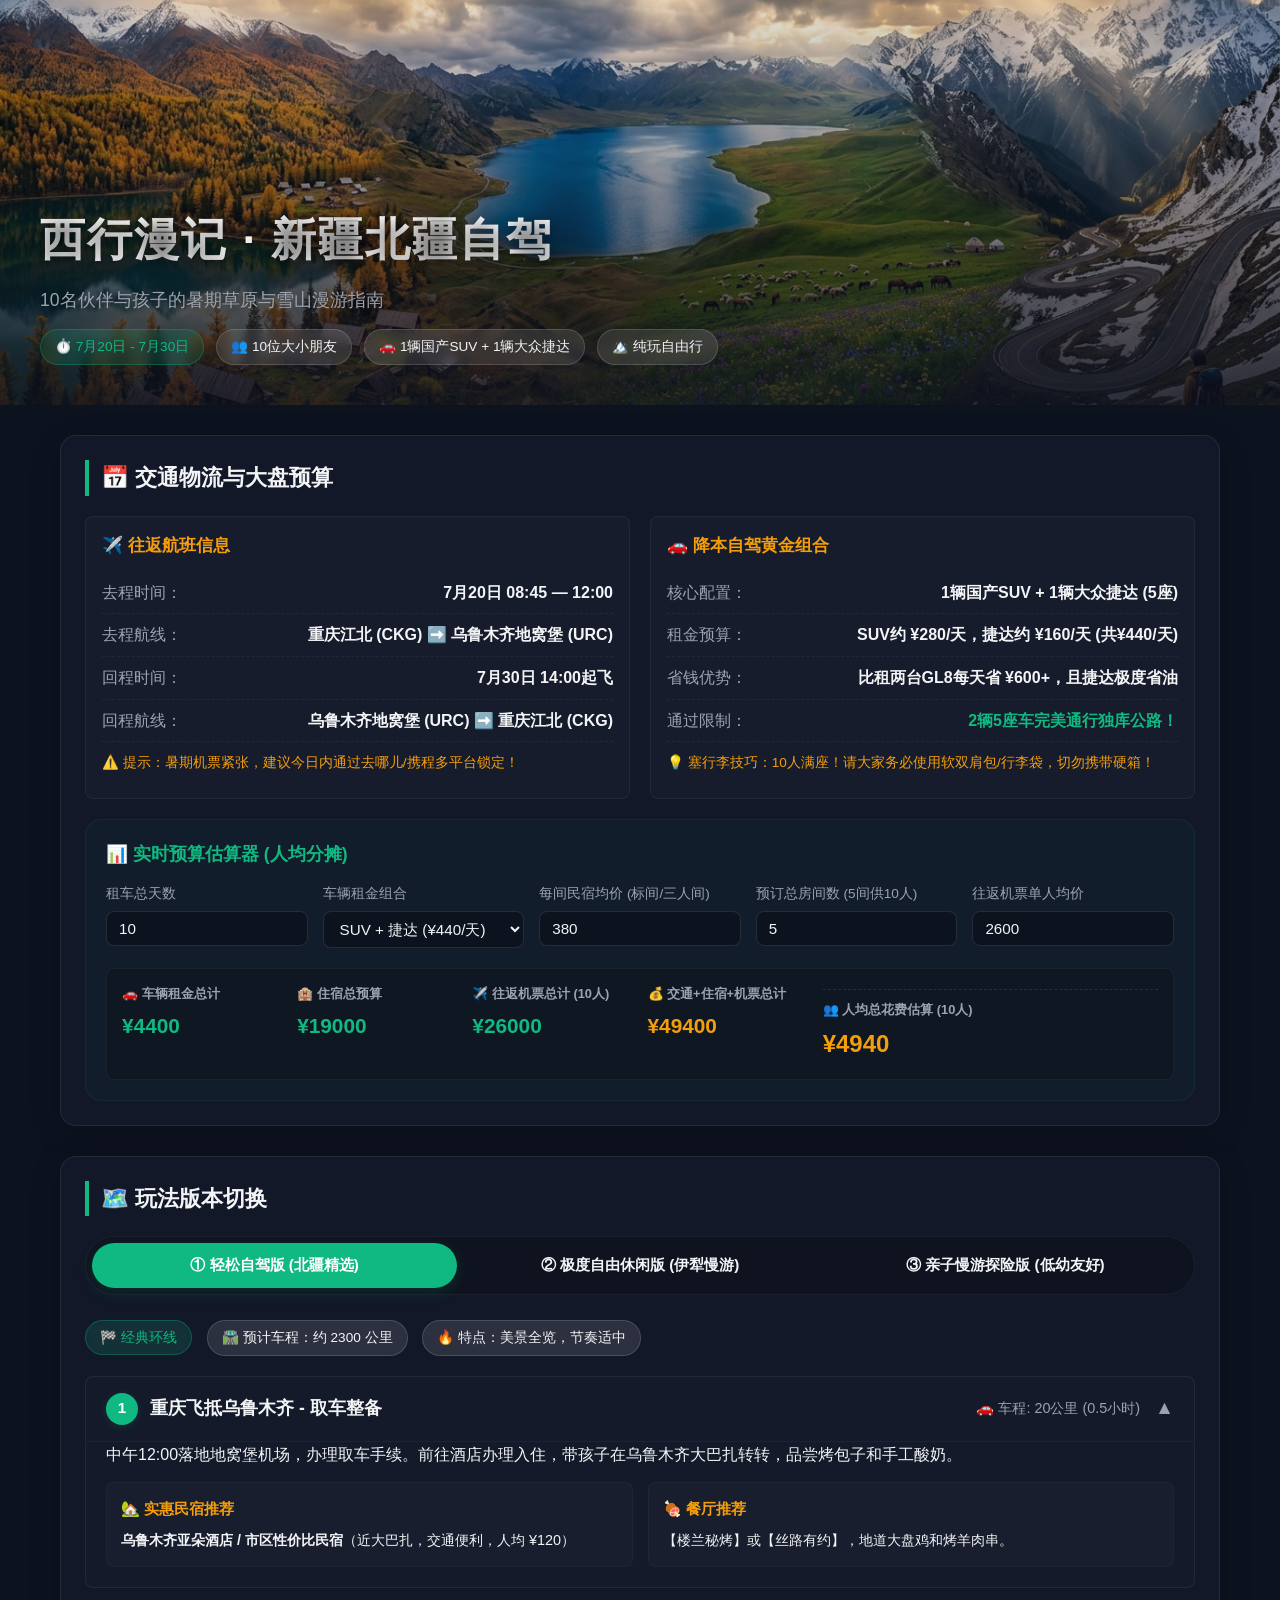
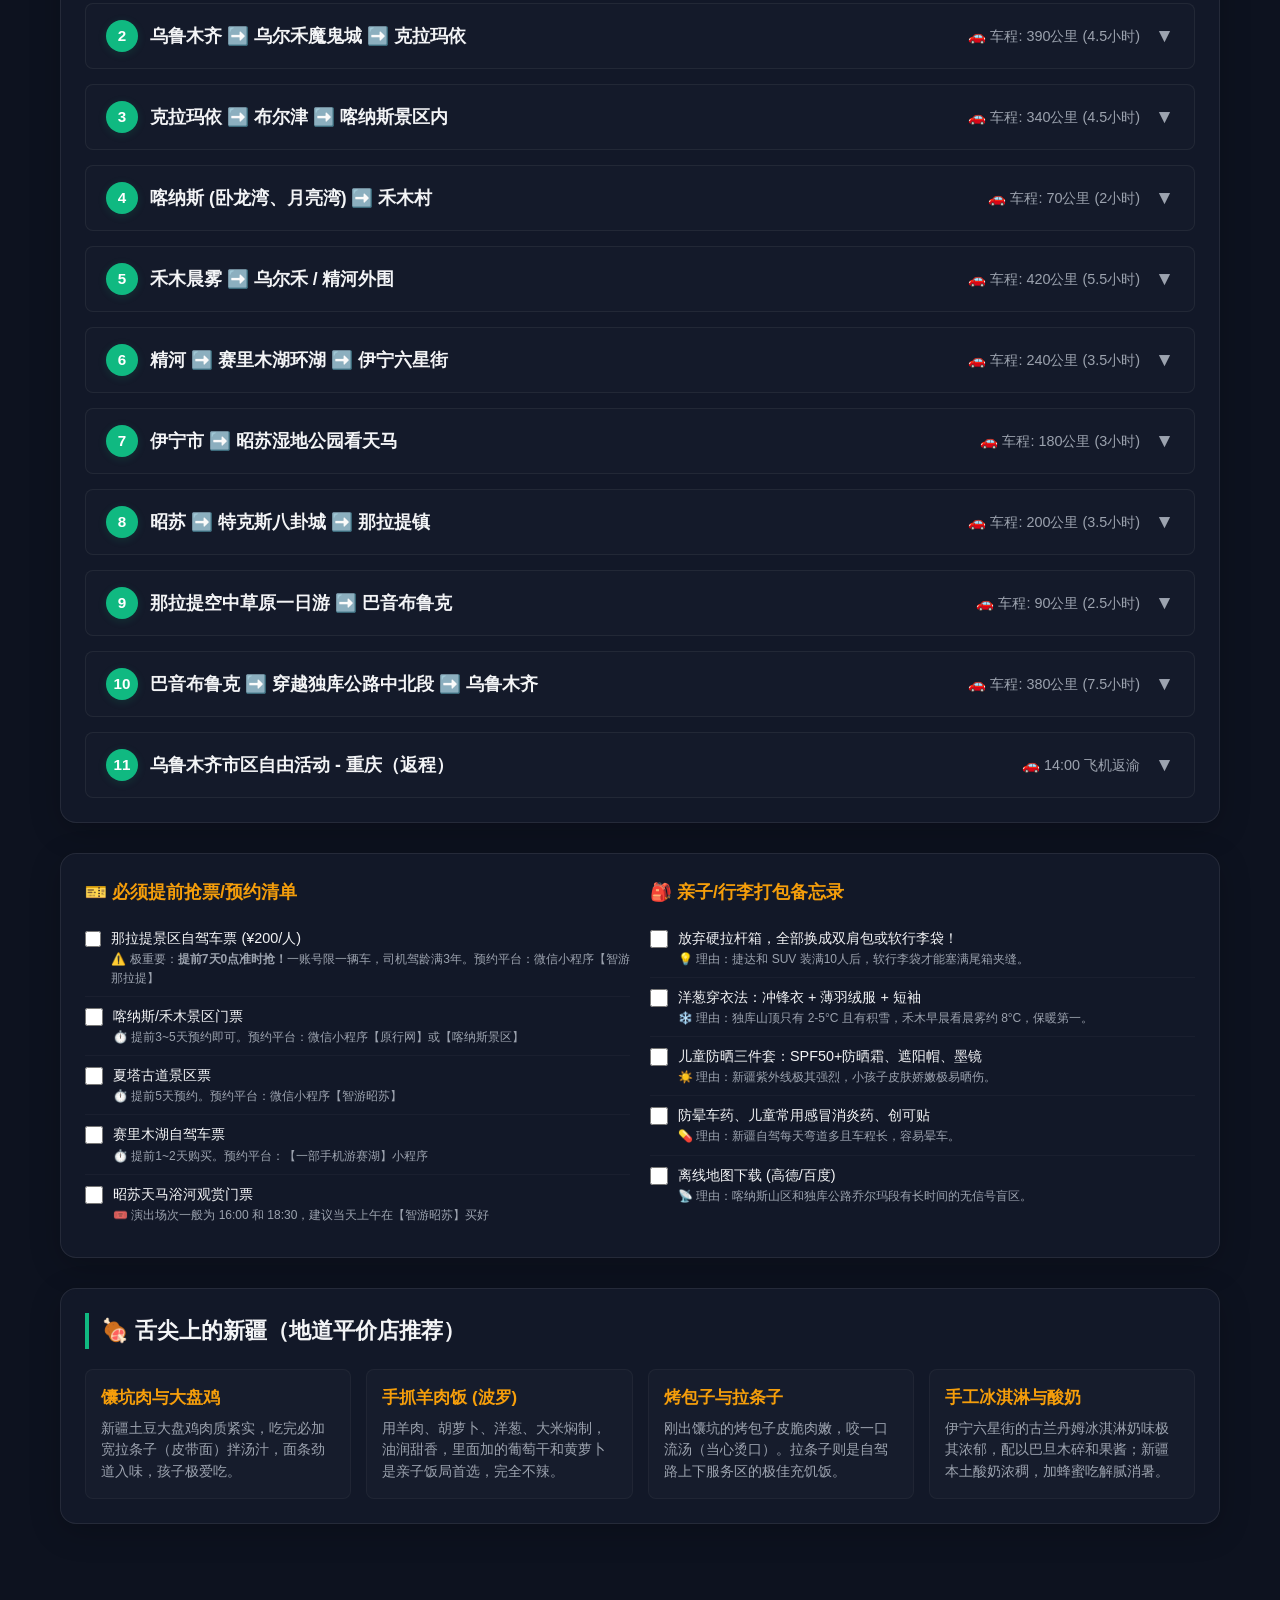
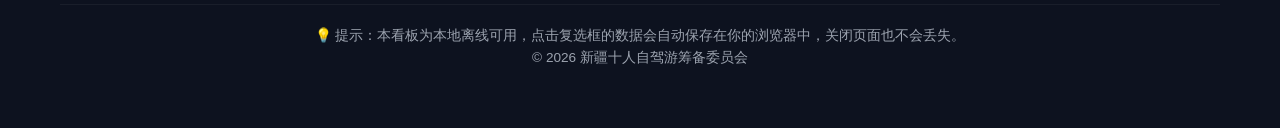
==== commit 2fd4c0ea: "feat: integrate flight ticket price into desktop and mobile budget calculator" ====
--- a/index.html
+++ b/index.html
@@ -103,6 +103,10 @@
             <label for="room-count">预订总房间数 (5间供10人)</label>
             <input type="number" id="room-count" value="5" min="1" max="10">
           </div>
+          <div class="input-group">
+            <label for="flight-price">往返机票单人均价</label>
+            <input type="number" id="flight-price" value="2600" step="100">
+          </div>
         </div>
         <div class="calc-results">
           <div class="result-card">
@@ -114,12 +118,16 @@
             <div class="price" id="res-hotel-total">¥19000</div>
           </div>
           <div class="result-card">
-            <h5>💰 交通+住宿总计</h5>
-            <div class="price total" id="res-grand-total">¥23400</div>
+            <h5>✈️ 往返机票总计 (10人)</h5>
+            <div class="price" id="res-flight-total">¥26000</div>
           </div>
           <div class="result-card">
-            <h5>👥 人均分摊 (10人)</h5>
-            <div class="price" id="res-per-person" style="color: var(--secondary);">¥2340</div>
+            <h5>💰 交通+住宿+机票总计</h5>
+            <div class="price total" id="res-grand-total">¥49400</div>
+          </div>
+          <div class="result-card" style="grid-column: span 2; border-top: 1px dashed rgba(255,255,255,0.1); padding-top: 10px; margin-top: 5px;">
+            <h5>👥 人均总花费估算 (10人)</h5>
+            <div class="price" id="res-per-person" style="color: var(--secondary); font-size: 1.5rem;">¥4940</div>
           </div>
         </div>
       </div>
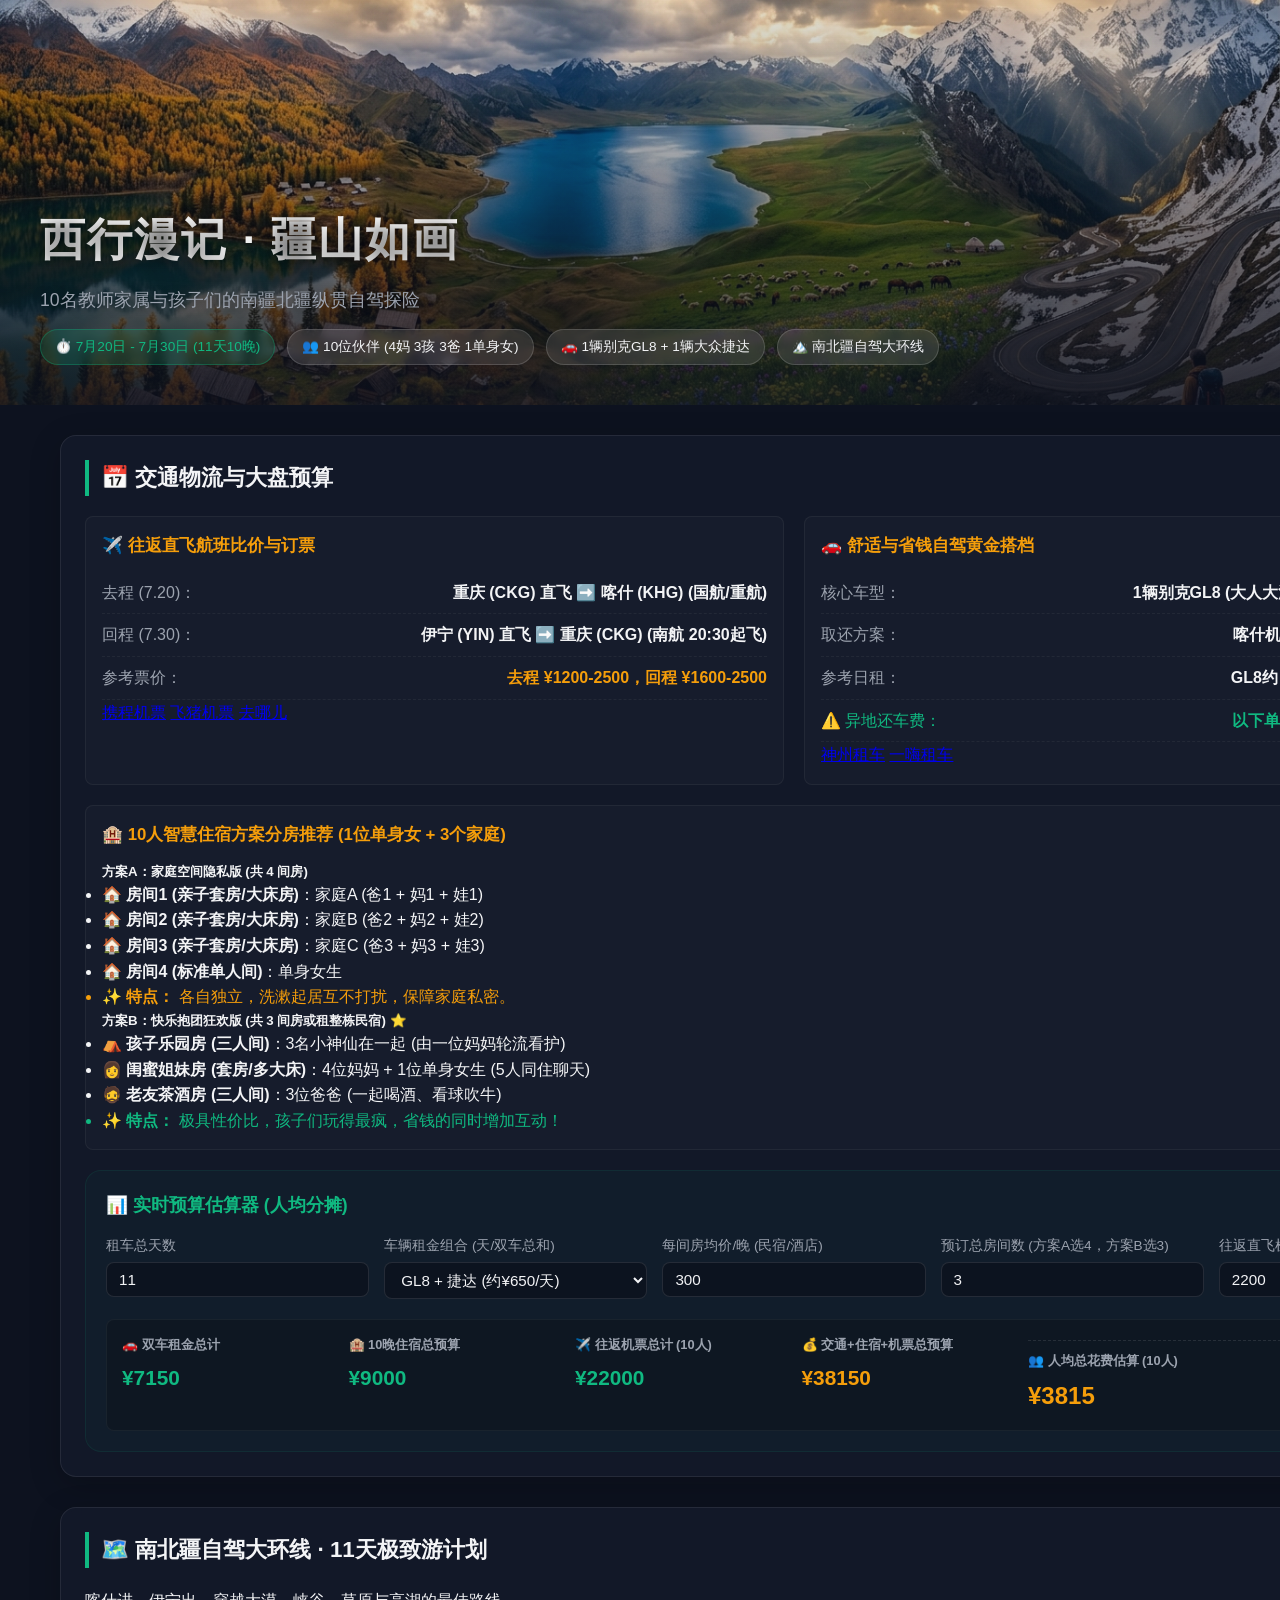
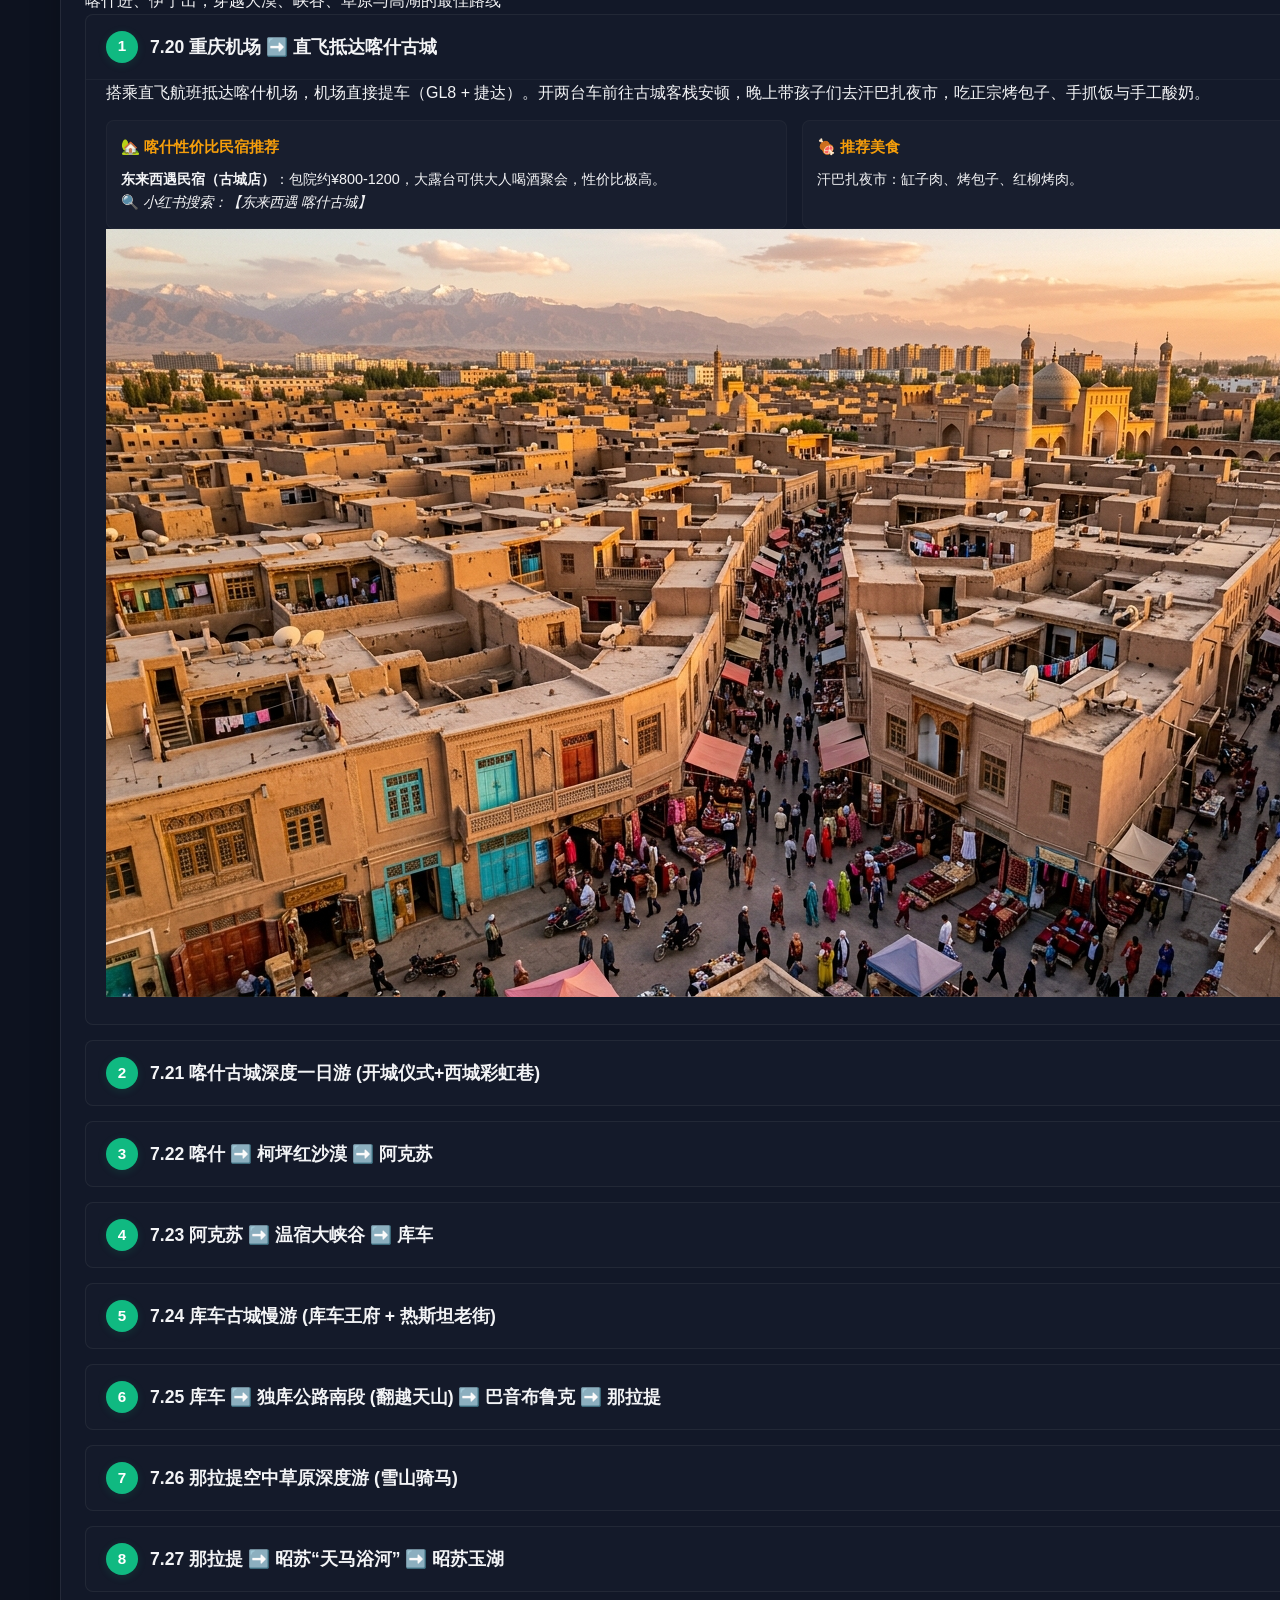
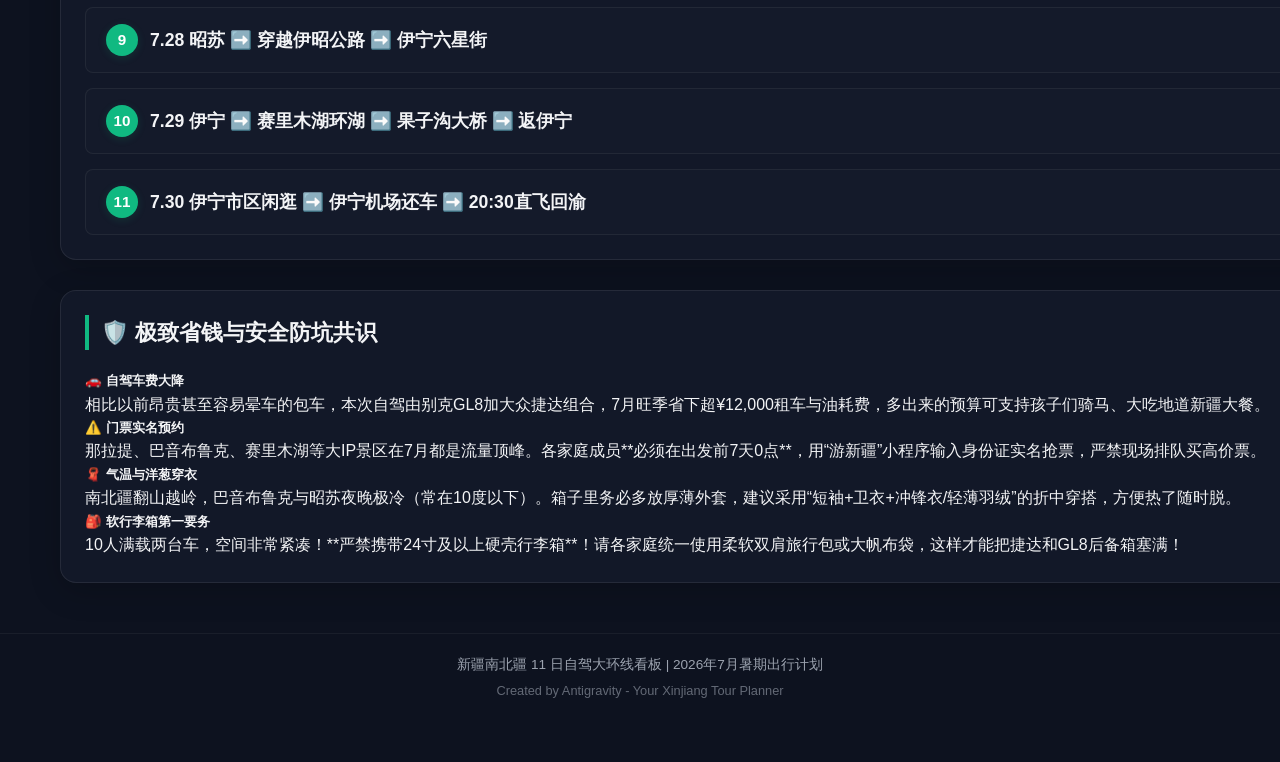
==== commit a4a9e8ff: "feat: upgrade to新疆自驾看板 2.0 with South-North loop, GL8+Jetta vehicle selection, flights and hotels se" ====
--- a/index.html
+++ b/index.html
@@ -3,22 +3,23 @@
 <head>
   <meta charset="UTF-8">
   <meta name="viewport" content="width=device-width, initial-scale=1.0">
-  <title>西行漫记 - 2026新疆自驾亲子游看板</title>
+  <title>西行漫记 - 新疆南北疆自驾亲子游 2.0</title>
   <meta name="description" content="10人新疆自驾亲子游超省钱超高性价比路线攻略看板">
   <link rel="stylesheet" href="styles.css">
+  <link href="https://fonts.googleapis.com/css2?family=Outfit:wght@300;400;600;800&family=Noto+Sans+SC:wght@300;400;700&display=swap" rel="stylesheet">
 </head>
 <body>
 
   <!-- 顶部巨幕 (Hero Section) -->
   <header class="hero">
     <div class="hero-content">
-      <h1>西行漫记 · 新疆北疆自驾</h1>
-      <p>10名伙伴与孩子的暑期草原与雪山漫游指南</p>
+      <h1>西行漫记 · 疆山如画</h1>
+      <p>10名教师家属与孩子们的南疆北疆纵贯自驾探险</p>
       <div class="hero-badges">
-        <span class="badge primary">⏱️ 7月20日 - 7月30日</span>
-        <span class="badge">👥 10位大小朋友</span>
-        <span class="badge">🚗 1辆国产SUV + 1辆大众捷达</span>
-        <span class="badge">🏔️ 纯玩自由行</span>
+        <span class="badge primary">⏱️ 7月20日 - 7月30日 (11天10晚)</span>
+        <span class="badge">👥 10位伙伴 (4妈 3孩 3爸 1单身女)</span>
+        <span class="badge">🚗 1辆别克GL8 + 1辆大众捷达</span>
+        <span class="badge">🏔️ 南北疆自驾大环线</span>
       </div>
     </div>
   </header>
@@ -30,51 +31,77 @@
     <section class="panel">
       <h2 class="panel-title">📅 交通物流与大盘预算</h2>
       <div class="logistics-grid">
+        
         <!-- 航班概览 -->
         <div class="info-card">
-          <h4>✈️ 往返航班信息</h4>
-          <div class="info-row">
-            <span class="info-label">去程时间：</span>
-            <span class="info-val">7月20日 08:45 — 12:00</span>
-          </div>
-          <div class="info-row">
-            <span class="info-label">去程航线：</span>
-            <span class="info-val">重庆江北 (CKG) ➡️ 乌鲁木齐地窝堡 (URC)</span>
-          </div>
-          <div class="info-row">
-            <span class="info-label">回程时间：</span>
-            <span class="info-val">7月30日 14:00起飞</span>
-          </div>
-          <div class="info-row">
-            <span class="info-label">回程航线：</span>
-            <span class="info-val">乌鲁木齐地窝堡 (URC) ➡️ 重庆江北 (CKG)</span>
-          </div>
-          <div class="info-row" style="color: var(--secondary); font-size: 0.85rem; border: none; padding-top: 10px;">
-            ⚠️ 提示：暑期机票紧张，建议今日内通过去哪儿/携程多平台锁定！
+          <h4>✈️ 往返直飞航班比价与订票</h4>
+          <div class="info-row">
+            <span class="info-label">去程 (7.20)：</span>
+            <span class="info-val">重庆 (CKG) 直飞 ➡️ 喀什 (KHG) (国航/重航)</span>
+          </div>
+          <div class="info-row">
+            <span class="info-label">回程 (7.30)：</span>
+            <span class="info-val">伊宁 (YIN) 直飞 ➡️ 重庆 (CKG) (南航 20:30起飞)</span>
+          </div>
+          <div class="info-row">
+            <span class="info-label">参考票价：</span>
+            <span class="info-val" style="color: var(--secondary);">去程 ¥1200-2500，回程 ¥1600-2500</span>
+          </div>
+          <div class="search-buttons">
+            <a class="btn-search ctrip" href="https://m.ctrip.com/html5/flight/swift/index" target="_blank">携程机票</a>
+            <a class="btn-search fliggy" href="https://www.fliggy.com" target="_blank">飞猪机票</a>
+            <a class="btn-search qunar" href="https://www.qunar.com" target="_blank">去哪儿</a>
           </div>
         </div>
 
         <!-- 极致性价比租车组合 -->
         <div class="info-card">
-          <h4>🚗 降本自驾黄金组合</h4>
-          <div class="info-row">
-            <span class="info-label">核心配置：</span>
-            <span class="info-val">1辆国产SUV + 1辆大众捷达 (5座)</span>
-          </div>
-          <div class="info-row">
-            <span class="info-label">租金预算：</span>
-            <span class="info-val">SUV约 ¥280/天，捷达约 ¥160/天 (共¥440/天)</span>
-          </div>
-          <div class="info-row">
-            <span class="info-label">省钱优势：</span>
-            <span class="info-val">比租两台GL8每天省 ¥600+，且捷达极度省油</span>
-          </div>
-          <div class="info-row">
-            <span class="info-label">通过限制：</span>
-            <span class="info-val" style="color: var(--primary);">2辆5座车完美通行独库公路！</span>
-          </div>
-          <div class="info-row" style="color: var(--secondary); font-size: 0.85rem; border: none; padding-top: 10px;">
-            💡 塞行李技巧：10人满座！请大家务必使用软双肩包/行李袋，切勿携带硬箱！
+          <h4>🚗 舒适与省钱自驾黄金搭档</h4>
+          <div class="info-row">
+            <span class="info-label">核心车型：</span>
+            <span class="info-val">1辆别克GL8 (大人大沙发) + 1辆捷达 (小孩座省油)</span>
+          </div>
+          <div class="info-row">
+            <span class="info-label">取还方案：</span>
+            <span class="info-val">喀什机场取车 ➡️ 伊宁机场异地还车</span>
+          </div>
+          <div class="info-row">
+            <span class="info-label">参考日租：</span>
+            <span class="info-val">GL8约 ¥350-450，捷达约 ¥200-350</span>
+          </div>
+          <div class="info-row">
+            <span class="info-label" style="color: var(--primary);">⚠️ 异地还车费：</span>
+            <span class="info-val" style="color: var(--primary);">以下单App实际结算为准 (核心费用)</span>
+          </div>
+          <div class="search-buttons">
+            <a class="btn-search shenzhou" href="https://m.zuche.com" target="_blank">神州租车</a>
+            <a class="btn-search yihai" href="https://m.1hai.cn" target="_blank">一嗨租车</a>
+          </div>
+        </div>
+
+        <!-- 10人住宿智慧分房推荐 -->
+        <div class="info-card" style="grid-column: span 2;">
+          <h4>🏨 10人智慧住宿方案分房推荐 (1位单身女 + 3个家庭)</h4>
+          <div class="room-plans">
+            <div class="room-plan-card">
+              <h5>方案A：家庭空间隐私版 (共 4 间房)</h5>
+              <ul>
+                <li>🏠 <strong>房间1 (亲子套房/大床房)</strong>：家庭A (爸1 + 妈1 + 娃1)</li>
+                <li>🏠 <strong>房间2 (亲子套房/大床房)</strong>：家庭B (爸2 + 妈2 + 娃2)</li>
+                <li>🏠 <strong>房间3 (亲子套房/大床房)</strong>：家庭C (爸3 + 妈3 + 娃3)</li>
+                <li>🏠 <strong>房间4 (标准单人间)</strong>：单身女生</li>
+                <li style="color: var(--secondary);">✨ <strong>特点：</strong> 各自独立，洗漱起居互不打扰，保障家庭私密。</li>
+              </ul>
+            </div>
+            <div class="room-plan-card highlighted">
+              <h5>方案B：快乐抱团狂欢版 (共 3 间房或租整栋民宿) ⭐</h5>
+              <ul>
+                <li>⛺ <strong>孩子乐园房 (三人间)</strong>：3名小神仙在一起 (由一位妈妈轮流看护)</li>
+                <li>👩 <strong>闺蜜姐妹房 (套房/多大床)</strong>：4位妈妈 + 1位单身女生 (5人同住聊天)</li>
+                <li>🧔 <strong>老友茶酒房 (三人间)</strong>：3位爸爸 (一起喝酒、看球吹牛)</li>
+                <li style="color: var(--primary);">✨ <strong>特点：</strong> 极具性价比，孩子们玩得最疯，省钱的同时增加互动！</li>
+              </ul>
+            </div>
           </div>
         </div>
       </div>
@@ -85,853 +112,463 @@
         <div class="calc-inputs">
           <div class="input-group">
             <label for="calc-days">租车总天数</label>
-            <input type="number" id="calc-days" value="10" min="1" max="15">
+            <input type="number" id="calc-days" value="11" min="1" max="15">
           </div>
           <div class="input-group">
-            <label for="car-combo">车辆租金组合</label>
+            <label for="car-combo">车辆租金组合 (天/双车总和)</label>
             <select id="car-combo">
-              <option value="440">SUV + 捷达 (¥440/天)</option>
-              <option value="600">两台国产SUV (¥600/天)</option>
-              <option value="1000">两台GL8商务车 (¥1000/天)</option>
+              <option value="650">GL8 + 捷达 (约¥650/天)</option>
+              <option value="440">国产SUV + 捷达 (约¥440/天)</option>
+              <option value="1000">两台GL8商务车 (约¥1000/天)</option>
             </select>
           </div>
           <div class="input-group">
-            <label for="hotel-price">每间民宿均价 (标间/三人间)</label>
-            <input type="number" id="hotel-price" value="380" step="10">
+            <label for="hotel-price">每间房均价/晚 (民宿/酒店)</label>
+            <input type="number" id="hotel-price" value="300" step="10">
           </div>
           <div class="input-group">
-            <label for="room-count">预订总房间数 (5间供10人)</label>
-            <input type="number" id="room-count" value="5" min="1" max="10">
+            <label for="room-count">预订总房间数 (方案A选4，方案B选3)</label>
+            <input type="number" id="room-count" value="3" min="1" max="10">
           </div>
           <div class="input-group">
-            <label for="flight-price">往返机票单人均价</label>
-            <input type="number" id="flight-price" value="2600" step="100">
+            <label for="flight-price">往返直飞机票单人均价</label>
+            <input type="number" id="flight-price" value="2200" step="100">
           </div>
         </div>
         <div class="calc-results">
           <div class="result-card">
-            <h5>🚗 车辆租金总计</h5>
-            <div class="price" id="res-car-total">¥4400</div>
+            <h5>🚗 双车租金总计</h5>
+            <div class="price" id="res-car-total">¥7150</div>
           </div>
           <div class="result-card">
-            <h5>🏨 住宿总预算</h5>
-            <div class="price" id="res-hotel-total">¥19000</div>
+            <h5>🏨 10晚住宿总预算</h5>
+            <div class="price" id="res-hotel-total">¥9000</div>
           </div>
           <div class="result-card">
             <h5>✈️ 往返机票总计 (10人)</h5>
-            <div class="price" id="res-flight-total">¥26000</div>
+            <div class="price" id="res-flight-total">¥22000</div>
           </div>
           <div class="result-card">
-            <h5>💰 交通+住宿+机票总计</h5>
-            <div class="price total" id="res-grand-total">¥49400</div>
+            <h5>💰 交通+住宿+机票总预算</h5>
+            <div class="price total" id="res-grand-total">¥38150</div>
           </div>
           <div class="result-card" style="grid-column: span 2; border-top: 1px dashed rgba(255,255,255,0.1); padding-top: 10px; margin-top: 5px;">
             <h5>👥 人均总花费估算 (10人)</h5>
-            <div class="price" id="res-per-person" style="color: var(--secondary); font-size: 1.5rem;">¥4940</div>
+            <div class="price" id="res-per-person" style="color: var(--secondary); font-size: 1.5rem;">¥3815</div>
           </div>
         </div>
       </div>
     </section>
 
-    <!-- 第二板块：路线方案切换 (Route Selection Panel) -->
+    <!-- 第二板块：每日行程 (Itinerary Section) -->
     <section class="panel">
-      <h2 class="panel-title">🗺️ 玩法版本切换</h2>
-      <div class="route-selector">
-        <div class="route-tab active" onclick="switchRoute(1)">① 轻松自驾版 (北疆精选)</div>
-        <div class="route-tab" onclick="switchRoute(2)">② 极度自由休闲版 (伊犁慢游)</div>
-        <div class="route-tab" onclick="switchRoute(3)">③ 亲子慢游探险版 (低幼友好)</div>
-      </div>
-
-      <!-- ================= 路线 1: 轻松自驾版 ================= -->
-      <div id="route-1" class="route-content active">
-        <div class="route-meta">
-          <span class="badge primary">🏁 经典环线</span>
-          <span class="badge">🛣️ 预计车程：约 2300 公里</span>
-          <span class="badge">🔥 特点：美景全览，节奏适中</span>
-        </div>
-        <div class="timeline">
-          <!-- Day 1 -->
-          <div class="day-card expanded">
-            <div class="day-header" onclick="toggleDay(this)">
-              <div class="day-title-left">
-                <div class="day-num">1</div>
-                <div class="day-title-text">重庆飞抵乌鲁木齐 - 取车整备</div>
-              </div>
-              <div class="day-title-right">
-                <span>🚗 车程: 20公里 (0.5小时)</span>
-                <span class="day-toggle-icon">▼</span>
-              </div>
-            </div>
-            <div class="day-body">
-              <p>中午12:00落地地窝堡机场，办理取车手续。前往酒店办理入住，带孩子在乌鲁木齐大巴扎转转，品尝烤包子和手工酸奶。</p>
-              <div class="day-details-grid">
-                <div class="detail-section">
-                  <h5>🏡 实惠民宿推荐</h5>
-                  <p><b>乌鲁木齐亚朵酒店 / 市区性价比民宿</b>（近大巴扎，交通便利，人均 ¥120）</p>
-                </div>
-                <div class="detail-section">
-                  <h5>🍖 餐厅推荐</h5>
-                  <p>【楼兰秘烤】或【丝路有约】，地道大盘鸡和烤羊肉串。</p>
-                </div>
-              </div>
-            </div>
-          </div>
-          <!-- Day 2 -->
-          <div class="day-card">
-            <div class="day-header" onclick="toggleDay(this)">
-              <div class="day-title-left">
-                <div class="day-num">2</div>
-                <div class="day-title-text">乌鲁木齐 ➡️ 乌尔禾魔鬼城 ➡️ 克拉玛依</div>
-              </div>
-              <div class="day-title-right">
-                <span>🚗 车程: 390公里 (4.5小时)</span>
-                <span class="day-toggle-icon">▼</span>
-              </div>
-            </div>
-            <div class="day-body">
-              <p>早上出发沿S21沙漠高速或G30行驶，下午抵达乌尔禾魔鬼城，带孩子观看奇特雅丹地貌，乘坐景区小火车，傍晚入住克拉玛依市区。</p>
-              <div class="day-details-grid">
-                <div class="detail-section">
-                  <h5>🏡 实惠民宿推荐</h5>
-                  <p><b>克拉玛依魔鬼城雅丹客栈</b> 或 市区舒适快捷（性价比高，约 ¥260/间）</p>
-                </div>
-                <div class="detail-section">
-                  <h5>💡 亲子提示</h5>
-                  <p>魔鬼城下午紫外线极强且风大，务必给孩子备好墨镜、防风衣和水壶。</p>
-                </div>
-              </div>
-            </div>
-          </div>
-          <!-- Day 3 -->
-          <div class="day-card">
-            <div class="day-header" onclick="toggleDay(this)">
-              <div class="day-title-left">
-                <div class="day-num">3</div>
-                <div class="day-title-text">克拉玛依 ➡️ 布尔津 ➡️ 喀纳斯景区内</div>
-              </div>
-              <div class="day-title-right">
-                <span>🚗 车程: 340公里 (4.5小时)</span>
-                <span class="day-toggle-icon">▼</span>
-              </div>
-            </div>
-            <div class="day-body">
-              <p>一路向北，途经额尔齐斯河，下午抵达喀纳斯贾登峪换乘区间车进入景区。入住喀纳斯老村，木屋群极具童话色彩。</p>
-              <div class="day-details-grid">
-                <div class="detail-section">
-                  <h5>🏡 实惠民宿推荐</h5>
-                  <p><b>喀纳斯哈里巴巴山庄 / 老村传统木屋</b>（阁楼Loft非常适合家庭住，地暖充足，近换乘中心，约 ¥480/晚）</p>
-                </div>
-                <div class="detail-section">
-                  <h5>💡 门票预约</h5>
-                  <p>需提前3-5天在“喀纳斯景区”官方微信小程序买票。</p>
-                </div>
-              </div>
-            </div>
-          </div>
-          <!-- Day 4 -->
-          <div class="day-card">
-            <div class="day-header" onclick="toggleDay(this)">
-              <div class="day-title-left">
-                <div class="day-num">4</div>
-                <div class="day-title-text">喀纳斯 (卧龙湾、月亮湾) ➡️ 禾木村</div>
-              </div>
-              <div class="day-title-right">
-                <span>🚗 车程: 70公里 (2小时)</span>
-                <span class="day-toggle-icon">▼</span>
-              </div>
-            </div>
-            <div class="day-body">
-              <p>上午在喀纳斯湖畔慢走，打卡神仙湾雾景。下午乘车前往有“神的自留地”之称的禾木村，打卡白桦林，小溪戏水。</p>
-              <div class="day-details-grid">
-                <div class="detail-section">
-                  <h5>🏡 实惠民宿推荐</h5>
-                  <p><b>禾木祥云山庄 / 禾木新村特色木屋</b>（干净舒服，推窗可见牛羊，约 ¥500/晚）</p>
-                </div>
-                <div class="detail-section">
-                  <h5>💡 美食攻略</h5>
-                  <p>晚上在木屋院子里吃一顿铜锅土鸡，或者自己买牛羊肉简单焖烧，极其惬意。</p>
-                </div>
-              </div>
-            </div>
-          </div>
-          <!-- Day 5 -->
-          <div class="day-card">
-            <div class="day-header" onclick="toggleDay(this)">
-              <div class="day-title-left">
-                <div class="day-num">5</div>
-                <div class="day-title-text">禾木晨雾 ➡️ 乌尔禾 / 精河外围</div>
-              </div>
-              <div class="day-title-right">
-                <span>🚗 车程: 420公里 (5.5小时)</span>
-                <span class="day-toggle-icon">▼</span>
-              </div>
-            </div>
-            <div class="day-body">
-              <p>起个大早（约7:30）陪孩子看禾木村晨雾。中午出景区驱车南下，由于路途较长，晚上选择在精河县城或奎屯入住，大幅降低住宿成本。</p>
-              <div class="day-details-grid">
-                <div class="detail-section">
-                  <h5>🏡 实惠民宿推荐</h5>
-                  <p><b>精河温州大酒店 / 精河性价比客栈</b>（物价非常低廉，标间 ¥180-220，省下大笔开销）</p>
-                </div>
-                <div class="detail-section">
-                  <h5>💡 避坑提示</h5>
-                  <p>今天车程略长，建议前一天在禾木多买些馕、水果、水，作为车上的亲子零食包。</p>
-                </div>
-              </div>
-            </div>
-          </div>
-          <!-- Day 6 -->
-          <div class="day-card">
-            <div class="day-header" onclick="toggleDay(this)">
-              <div class="day-title-left">
-                <div class="day-num">6</div>
-                <div class="day-title-text">精河 ➡️ 赛里木湖环湖 ➡️ 伊宁六星街</div>
-              </div>
-              <div class="day-title-right">
-                <span>🚗 车程: 240公里 (3.5小时)</span>
-                <span class="day-toggle-icon">▼</span>
-              </div>
-            </div>
-            <div class="day-body">
-              <p>从精河出发，30分钟直达赛里木湖东门，购买自驾票环湖（SUV和捷达皆可进）。环湖打卡灯塔、天鹅保护区，下午穿过震撼的果子沟大桥，抵达蓝色小城伊宁。</p>
-              <div class="day-details-grid">
-                <div class="detail-section">
-                  <h5>🏡 实惠民宿推荐</h5>
-                  <p><b>伊宁六星街特色风情小院</b>（带大庭院，非常温馨安全，孩子可以自由玩耍，约 ¥320/晚）</p>
-                </div>
-                <div class="detail-section">
-                  <h5>🍖 避暑美食</h5>
-                  <p>【古兰丹姆手工冰淇淋】（六星街总店），十几种口味纯手工制作，孩子最爱！</p>
-                </div>
-              </div>
-            </div>
-          </div>
-          <!-- Day 7 -->
-          <div class="day-card">
-            <div class="day-header" onclick="toggleDay(this)">
-              <div class="day-title-left">
-                <div class="day-num">7</div>
-                <div class="day-title-text">伊宁市 ➡️ 昭苏湿地公园看天马</div>
-              </div>
-              <div class="day-title-right">
-                <span>🚗 车程: 180公里 (3小时)</span>
-                <span class="day-toggle-icon">▼</span>
-              </div>
-            </div>
-            <div class="day-body">
-              <p>走美丽的伊昭公路（如限行则绕行国道），下午抵达昭苏。7月的昭苏油菜花铺天盖地。傍晚在昭苏湿地公园带孩子观看“天马浴河”，马群奔腾踏水，极为震撼！</p>
-              <div class="day-details-grid">
-                <div class="detail-section">
-                  <h5>🏡 实惠民宿推荐</h5>
-                  <p><b>昭苏印象民宿 / 特色哈萨克毡房体验</b>（标间 ¥240，非常实惠）</p>
-                </div>
-                <div class="detail-section">
-                  <h5>💡 亲子看点</h5>
-                  <p>天马浴河每天下午有固定演出场次（16:00和18:30左右），请提前半小时到湿地公园买好最佳观景台票。</p>
-                </div>
-              </div>
-            </div>
-          </div>
-          <!-- Day 8 -->
-          <div class="day-card">
-            <div class="day-header" onclick="toggleDay(this)">
-              <div class="day-title-left">
-                <div class="day-num">8</div>
-                <div class="day-title-text">昭苏 ➡️ 特克斯八卦城 ➡️ 那拉提镇</div>
-              </div>
-              <div class="day-title-right">
-                <span>🚗 车程: 200公里 (3.5小时)</span>
-                <span class="day-toggle-icon">▼</span>
-              </div>
-            </div>
-            <div class="day-body">
-              <p>路过神奇的无红绿灯八卦城特克斯，打卡离街。下午前往那拉提镇入住，晚上在镇上吃大盘鸡，价格比景区内便宜一半。</p>
-              <div class="day-details-grid">
-                <div class="detail-section">
-                  <h5>🏡 实惠民宿推荐</h5>
-                  <p><b>那拉提镇悠悠客栈 / 牧民风情小院</b>（宽敞干净，可提供厨房做饭，约 ¥280/晚）</p>
-                </div>
-                <div class="detail-section">
-                  <h5>🍖 避坑餐饮</h5>
-                  <p>避开景区门口的高价餐厅，去镇上农贸市场附近的清真饭馆吃拌面和手抓饭，分量大又实惠。</p>
-                </div>
-              </div>
-            </div>
-          </div>
-          <!-- Day 9 -->
-          <div class="day-card">
-            <div class="day-header" onclick="toggleDay(this)">
-              <div class="day-title-left">
-                <div class="day-num">9</div>
-                <div class="day-title-text">那拉提空中草原一日游 ➡️ 巴音布鲁克</div>
-              </div>
-              <div class="day-title-right">
-                <span>🚗 车程: 90公里 (2.5小时)</span>
-                <span class="day-toggle-icon">▼</span>
-              </div>
-            </div>
-            <div class="day-body">
-              <p>上午自驾或乘区间车游览那拉提空中草原，小孩子可以骑马、草地上打滚。下午翻越山岭前往巴音布鲁克，带娃看湿地与野生天鹅，静候九曲十八湾的震撼日落。</p>
-              <div class="day-details-grid">
-                <div class="detail-section">
-                  <h5>🏡 实惠民宿推荐</h5>
-                  <p><b>巴音布鲁克天鹅湖畔木屋 / 镇上快捷</b>（由于海拔较高且气温低，民宿均备暖气，约 ¥380/间）</p>
-                </div>
-                <div class="detail-section">
-                  <h5>⚠️ 那拉提抢自驾票</h5>
-                  <p>那拉提自驾票（¥200/人）极其抢手！需要在微信小程序【智游那拉提】提前7天0点准时抢购！</p>
-                </div>
-              </div>
-            </div>
-          </div>
-          <!-- Day 10 -->
-          <div class="day-card">
-            <div class="day-header" onclick="toggleDay(this)">
-              <div class="day-title-left">
-                <div class="day-num">10</div>
-                <div class="day-title-text">巴音布鲁克 ➡️ 穿越独库公路中北段 ➡️ 乌鲁木齐</div>
-              </div>
-              <div class="day-title-right">
-                <span>🚗 车程: 380公里 (7.5小时)</span>
-                <span class="day-toggle-icon">▼</span>
-              </div>
-            </div>
-            <div class="day-body">
-              <p>激动人心的一天！沿着最美的独库公路北段一路向北，途经乔尔玛烈士陵园、哈希勒根隧道（终年积雪不化，可带孩子下车打雪仗）。傍晚翻越天山抵达红山乌鲁木齐。</p>
-              <div class="day-details-grid">
-                <div class="detail-section">
-                  <h5>🏡 实惠民宿推荐</h5>
-                  <p><b>乌鲁木齐友好路性价比客栈</b>（干净方便，临近返程，便于整理行李，约 ¥220/间）</p>
-                </div>
-                <div class="detail-section">
-                  <h5>💡 安全警告</h5>
-                  <p>独库公路坡陡弯急，捷达注意使用低挡位下坡避免刹车过热。山顶海拔近3000米，下车打雪仗时必须套上羽绒服/冲锋衣。</p>
-                </div>
-              </div>
-            </div>
-          </div>
-          <!-- Day 11 -->
-          <div class="day-card">
-            <div class="day-header" onclick="toggleDay(this)">
-              <div class="day-title-left">
-                <div class="day-num">11</div>
-                <div class="day-title-text">乌鲁木齐市区自由活动 - 重庆（返程）</div>
-              </div>
-              <div class="day-title-right">
-                <span>🚗 14:00 飞机返渝</span>
-                <span class="day-toggle-icon">▼</span>
-              </div>
-            </div>
-            <div class="day-body">
-              <p>最后一天不做具体行程安排。早上睡个懒觉，前往机场附近还车。建议提前2.5小时到机场（乌鲁木齐机场安检极其繁琐）。搭乘14:00飞机愉快返渝！</p>
-            </div>
-          </div>
-        </div>
-      </div>
-
-      <!-- ================= 路线 2: 极度自由休闲版 ================= -->
-      <div id="route-2" class="route-content">
-        <div class="route-meta">
-          <span class="badge primary">🧘 极度休闲</span>
-          <span class="badge">🛣️ 预计车程：约 1500 公里</span>
-          <span class="badge">🔥 特点：跳过阿勒泰，专注于赛湖与伊犁河谷，绝不赶路</span>
-        </div>
-        <div class="timeline">
-          <!-- Day 1 -->
-          <div class="day-card expanded">
-            <div class="day-header" onclick="toggleDay(this)">
-              <div class="day-title-left">
-                <div class="day-num">1</div>
-                <div class="day-title-text">抵达乌鲁木齐 - 慢游红山公园</div>
-              </div>
-              <div class="day-title-right">
-                <span>🚗 车程: 20公里 (0.5小时)</span>
-                <span class="day-toggle-icon">▼</span>
-              </div>
-            </div>
-            <div class="day-body">
-              <p>落地休整，晚上带孩子吃葡萄、哈密瓜。在市区步行街慢悠悠闲逛。</p>
-            </div>
-          </div>
-          <!-- Day 2 -->
-          <div class="day-card">
-            <div class="day-header" onclick="toggleDay(this)">
-              <div class="day-title-left">
-                <div class="day-num">2</div>
-                <div class="day-title-text">乌鲁木齐 ➡️ 赛里木湖畔（慢享日光）</div>
-              </div>
-              <div class="day-title-right">
-                <span>🚗 车程: 520公里 (6小时)</span>
-                <span class="day-toggle-icon">▼</span>
-              </div>
-            </div>
-            <div class="day-body">
-              <p>全天基本在高速，走高速直达赛里木湖。入住东门外的平价特色木屋，晚上带孩子去湖边看落日星空。因为中途不绕路，十分轻松。</p>
-              <div class="day-details-grid">
-                <div class="detail-section">
-                  <h5>🏡 实惠民宿</h5>
-                  <p><b>赛湖东门外哈萨克风情木屋</b>（暖和实惠，约 ¥300/间）</p>
-                </div>
-              </div>
-            </div>
-          </div>
-          <!-- Day 3 -->
-          <div class="day-card">
-            <div class="day-header" onclick="toggleDay(this)">
-              <div class="day-title-left">
-                <div class="day-num">3</div>
-                <div class="day-title-text">赛里木湖深度一日游 (看白天鹅、野餐、发呆)</div>
-              </div>
-              <div class="day-title-right">
-                <span>🚗 环湖: 80公里</span>
-                <span class="day-toggle-icon">▼</span>
-              </div>
-            </div>
-            <div class="day-body">
-              <p>不退房！在湖边慢度一整天。自驾在湖畔野餐，喂白天鹅，躺在草地上晒太阳，小孩子可以在湖边捡石头玩。极其自由！</p>
-            </div>
-          </div>
-          <!-- Day 4 -->
-          <div class="day-card">
-            <div class="day-header" onclick="toggleDay(this)">
-              <div class="day-title-left">
-                <div class="day-num">4</div>
-                <div class="day-title-text">赛里木湖 ➡️ 果子沟大桥 ➡️ 伊宁六星街</div>
-              </div>
-              <div class="day-title-right">
-                <span>🚗 车程: 140公里 (2.5小时)</span>
-                <span class="day-toggle-icon">▼</span>
-              </div>
-            </div>
-            <div class="day-body">
-              <p>睡到自然醒，慢车穿过果子沟大桥。下午入住伊宁，漫步充满彩色房子与手风琴声的六星街。</p>
-            </div>
-          </div>
-          <!-- Day 5 -->
-          <div class="day-card">
-            <div class="day-header" onclick="toggleDay(this)">
-              <div class="day-title-left">
-                <div class="day-num">5</div>
-                <div class="day-title-text">伊宁喀赞其蓝色老城深度半日游 - 昭苏</div>
-              </div>
-              <div class="day-title-right">
-                <span>🚗 车程: 130公里 (2小时)</span>
-                <span class="day-toggle-icon">▼</span>
-              </div>
-            </div>
-            <div class="day-body">
-              <p>上午在喀赞其坐哈迪克（马车），体验维吾尔族庭院和特色家访。下午前往昭苏，气温极其凉爽舒适。</p>
-            </div>
-          </div>
-          <!-- Day 6 -->
-          <div class="day-card">
-            <div class="day-header" onclick="toggleDay(this)">
-              <div class="day-title-left">
-                <div class="day-num">6</div>
-                <div class="day-title-text">昭苏夏塔古道慢游（寻找土拨鼠与看木扎尔特冰川）</div>
-              </div>
-              <div class="day-title-right">
-                <span>🚗 车程: 70公里 (1.5小时)</span>
-                <span class="day-toggle-icon">▼</span>
-              </div>
-            </div>
-            <div class="day-body">
-              <p>带孩子深入夏塔峡谷，近距离观看雪山。在草地上经常能碰到胖乎乎的野生土拨鼠，是非常受小孩子欢迎的亲子点。累了随时坐区间车返回，绝不强行徒步。</p>
-            </div>
-          </div>
-          <!-- Day 7 -->
-          <div class="day-card">
-            <div class="day-header" onclick="toggleDay(this)">
-              <div class="day-title-left">
-                <div class="day-num">7</div>
-                <div class="day-title-text">昭苏 ➡️ 特克斯 ➡️ 琼库什台童话木屋村</div>
-              </div>
-              <div class="day-title-right">
-                <span>🚗 车程: 150公里 (3.5小时)</span>
-                <span class="day-toggle-icon">▼</span>
-              </div>
-            </div>
-            <div class="day-body">
-              <p>驱车进入琼库什台原始村落。山路两旁是绵延如波浪的草甸和云杉。入住纯木屋，晚上看没有光污染的漫天银河。</p>
-              <div class="day-details-grid">
-                <div class="detail-section">
-                  <h5>🏡 实惠民宿</h5>
-                  <p><b>琼库什台原生态木屋</b>（河谷边，孩子可以在门口小溪丢石头，约 ¥400/间）</p>
-                </div>
-              </div>
-            </div>
-          </div>
-          <!-- Day 8 -->
-          <div class="day-card">
-            <div class="day-header" onclick="toggleDay(this)">
-              <div class="day-title-left">
-                <div class="day-num">8</div>
-                <div class="day-title-text">琼库什台放空半日 ➡️ 那拉提镇</div>
-              </div>
-              <div class="day-title-right">
-                <span>🚗 车程: 210公里 (4.5小时)</span>
-                <span class="day-toggle-icon">▼</span>
-              </div>
-            </div>
-            <div class="day-body">
-              <p>上午带孩子在森林边缘散步、骑马。下午慢悠悠驱车前往那拉提镇入住，休整并补充零食。</p>
-            </div>
-          </div>
-          <!-- Day 9 -->
-          <div class="day-card">
-            <div class="day-header" onclick="toggleDay(this)">
-              <div class="day-title-left">
-                <div class="day-num">9</div>
-                <div class="day-title-text">那拉提空中草原骑马 ➡️ 独库公路乔尔玛</div>
-              </div>
-              <div class="day-title-right">
-                <span>🚗 车程: 100公里 (2.5小时)</span>
-                <span class="day-toggle-icon">▼</span>
-              </div>
-            </div>
-            <div class="day-body">
-              <p>早起游玩空中草原。下午出发，走一小段独库公路，晚上住在乔尔玛或那拉提外围，为翻越独库北段做准备。</p>
-            </div>
-          </div>
-          <!-- Day 10 -->
-          <div class="day-card">
-            <div class="day-header" onclick="toggleDay(this)">
-              <div class="day-title-left">
-                <div class="day-num">10</div>
-                <div class="day-title-text">乔尔玛 ➡️ 独库北段打雪仗 ➡️ 乌鲁木齐</div>
-              </div>
-              <div class="day-title-right">
-                <span>🚗 车程: 280公里 (6小时)</span>
-                <span class="day-toggle-icon">▼</span>
-              </div>
-            </div>
-            <div class="day-body">
-              <p>带孩子翻越防雪廊和天山，中午在独山子大峡谷停靠。傍晚回乌鲁木齐，大吃一顿烤羊排庆祝行程圆满成功。</p>
-            </div>
-          </div>
-          <!-- Day 11 -->
-          <div class="day-card">
-            <div class="day-header" onclick="toggleDay(this)">
-              <div class="day-title-left">
-                <div class="day-num">11</div>
-                <div class="day-title-text">乌鲁木齐返程重庆</div>
-              </div>
-              <div class="day-title-right">
-                <span>🚗 14:00 飞机返渝</span>
-                <span class="day-toggle-icon">▼</span>
-              </div>
-            </div>
-            <div class="day-body">
-              <p>无行程安排，机场还车，回重庆。</p>
-            </div>
-          </div>
-        </div>
-      </div>
-
-      <!-- ================= 路线 3: 亲子慢游探险版 ================= -->
-      <div id="route-3" class="route-content">
-        <div class="route-meta">
-          <span class="badge primary">👶 亲子友好</span>
-          <span class="badge">🛣️ 预计车程：约 1200 公里</span>
-          <span class="badge">🔥 特点：超低驾驶压力，多互动体验，保证孩子睡眠时间</span>
-        </div>
-        <div class="timeline">
-          <!-- Day 1 -->
-          <div class="day-card expanded">
-            <div class="day-header" onclick="toggleDay(this)">
-              <div class="day-title-left">
-                <div class="day-num">1</div>
-                <div class="day-title-text">落地乌鲁木齐休整</div>
-              </div>
-              <div class="day-title-right">
-                <span>🚗 0车程压力</span>
-                <span class="day-toggle-icon">▼</span>
-              </div>
-            </div>
-            <div class="day-body">
-              <p>下午入住市区，带娃参观新疆自治区博物馆，看恐龙化石和神秘楼兰美女干尸，寓教于乐。</p>
-            </div>
-          </div>
-          <!-- Day 2 -->
-          <div class="day-card">
-            <div class="day-header" onclick="toggleDay(this)">
-              <div class="day-title-left">
-                <div class="day-num">2</div>
-                <div class="day-title-text">乌鲁木齐 ➡️ 独山子泥火山/大峡谷 ➡️ 奎屯</div>
-              </div>
-              <div class="day-title-right">
-                <span>🚗 车程: 250公里 (3小时)</span>
-                <span class="day-toggle-icon">▼</span>
-              </div>
-            </div>
-            <div class="day-body">
-              <p>半天车程。下午带娃看独山子大峡谷的“大地伤疤”，极具震撼科普意义。入住奎屯性价比酒店。</p>
-            </div>
-          </div>
-          <!-- Day 3 -->
-          <div class="day-card">
-            <div class="day-header" onclick="toggleDay(this)">
-              <div class="day-title-left">
-                <div class="day-num">3</div>
-                <div class="day-title-text">奎屯 ➡️ 赛里木湖环湖（野鸭、小溪水）</div>
-              </div>
-              <div class="day-title-right">
-                <span>🚗 车程: 300公里 (3.5小时)</span>
-                <span class="day-toggle-icon">▼</span>
-              </div>
-            </div>
-            <div class="day-body">
-              <p>在赛湖浅水区带孩子踩水、喂湖边的小松鼠和野鸭。入住赛湖附近亲子民宿。</p>
-            </div>
-          </div>
-          <!-- Day 4 -->
-          <div class="day-card">
-            <div class="day-header" onclick="toggleDay(this)">
-              <div class="day-title-left">
-                <div class="day-num">4</div>
-                <div class="day-title-text">赛湖 ➡️ 果子沟大桥 ➡️ 霍城薰衣草花海 ➡️ 伊宁</div>
-              </div>
-              <div class="day-title-right">
-                <span>🚗 车程: 150公里 (2.5小时)</span>
-                <span class="day-toggle-icon">▼</span>
-              </div>
-            </div>
-            <div class="day-body">
-              <p>7月正是霍城薰衣草盛开的尾声。带娃去香草庄园做纯露和手工皂DIY，非常好玩。傍晚入住伊宁六星街。</p>
-            </div>
-          </div>
-          <!-- Day 5 -->
-          <div class="day-card">
-            <div class="day-header" onclick="toggleDay(this)">
-              <div class="day-title-left">
-                <div class="day-num">5</div>
-                <div class="day-title-text">伊宁喀赞其手作风情半日游（吃冰淇淋、看维族歌舞）</div>
-              </div>
-              <div class="day-title-right">
-                <span>🚗 0车程压力</span>
-                <span class="day-toggle-icon">▼</span>
-              </div>
-            </div>
-            <div class="day-body">
-              <p>全天在伊宁。上午坐马车，品尝纯手工冰淇淋，去当地非遗作坊体验维吾尔族乐器和皮具制作。慢调带娃，极其友好。</p>
-            </div>
-          </div>
-          <!-- Day 6 -->
-          <div class="day-card">
-            <div class="day-header" onclick="toggleDay(this)">
-              <div class="day-title-left">
-                <div class="day-num">6</div>
-                <div class="day-title-text">伊宁 ➡️ 那拉提镇</div>
-              </div>
-              <div class="day-title-right">
-                <span>🚗 车程: 260公里 (4小时)</span>
-                <span class="day-toggle-icon">▼</span>
-              </div>
-            </div>
-            <div class="day-body">
-              <p>全天沿着伊犁河谷行驶，路况极好。下午抵达那拉提镇，在民宿草坪上和孩子一起组织家庭户外烧烤。</p>
-            </div>
-          </div>
-          <!-- Day 7 -->
-          <div class="day-card">
-            <div class="day-header" onclick="toggleDay(this)">
-              <div class="day-title-left">
-                <div class="day-num">7</div>
-                <div class="day-title-text">那拉提河谷草原（捉迷藏、骑温顺伊犁马）</div>
-              </div>
-              <div class="day-title-right">
-                <span>🚗 0车程压力</span>
-                <span class="day-toggle-icon">▼</span>
-              </div>
-            </div>
-            <div class="day-body">
-              <p>不去空中草原（风大天冷），选择树木茂盛、气温更舒适的河谷草原。在参天大树下捉迷藏、野餐，租温顺的马儿带孩子体验骑马。</p>
-            </div>
-          </div>
-          <!-- Day 8 -->
-          <div class="day-card">
-            <div class="day-header" onclick="toggleDay(this)">
-              <div class="day-title-left">
-                <div class="day-num">8</div>
-                <div class="day-title-text">那拉提 ➡️ 巩留 / 新源县城（摘大甜杏、摘苹果）</div>
-              </div>
-              <div class="day-title-right">
-                <span>🚗 车程: 120公里 (2小时)</span>
-                <span class="day-toggle-icon">▼</span>
-              </div>
-            </div>
-            <div class="day-body">
-              <p>7月是伊犁野果和甜杏成熟期。下午带孩子去果园体验采摘，吃最新鲜的新疆瓜果。入住小县城，实惠且接地气。</p>
-            </div>
-          </div>
-          <!-- Day 9 -->
-          <div class="day-card">
-            <div class="day-header" onclick="toggleDay(this)">
-              <div class="day-title-left">
-                <div class="day-num">9</div>
-                <div class="day-title-text">新源 ➡️ 唐布拉百里画廊 ➡️ 乔尔玛</div>
-              </div>
-              <div class="day-title-right">
-                <span>🚗 车程: 150公里 (3小时)</span>
-                <span class="day-toggle-icon">▼</span>
-              </div>
-            </div>
-            <div class="day-body">
-              <p>慢车经过风景如画的唐布拉，小溪潺潺、野花漫山。傍晚抵达乔尔玛入住哈萨克家庭客栈。</p>
-            </div>
-          </div>
-          <!-- Day 10 -->
-          <div class="day-card">
-            <div class="day-header" onclick="toggleDay(this)">
-              <div class="day-title-left">
-                <div class="day-num">10</div>
-                <div class="day-title-text">乔尔玛 ➡️ 独库北段（看雪墙）➡️ 乌鲁木齐</div>
-              </div>
-              <div class="day-title-right">
-                <span>🚗 车程: 280公里 (6小时)</span>
-                <span class="day-toggle-icon">▼</span>
-              </div>
-            </div>
-            <div class="day-body">
-              <p>独库公路北段爬升，带孩子在路边安全地带看高山冰川遗迹，打雪仗堆雪人。傍晚回乌鲁木齐。</p>
-            </div>
-          </div>
-          <!-- Day 11 -->
-          <div class="day-card">
-            <div class="day-header" onclick="toggleDay(this)">
-              <div class="day-title-left">
-                <div class="day-num">11</div>
-                <div class="day-title-text">返回重庆</div>
-              </div>
-              <div class="day-title-right">
-                <span>🚗 14:00 飞机返渝</span>
-                <span class="day-toggle-icon">▼</span>
-              </div>
-            </div>
-            <div class="day-body">
-              <p>无行程安排，机场还车，回重庆。</p>
-            </div>
-          </div>
-        </div>
-      </div>
-
-    </section>
-
-    <!-- 第三板块：门票预约与抢票策略 (Tickets & Checklist Panel) -->
-    <section class="panel">
-      <div class="checklist-container">
-        <!-- 抢票倒计时 & 预约入口 -->
-        <div class="checklist-group">
-          <h4>🎫 必须提前抢票/预约清单</h4>
-          <div class="checklist-item">
-            <input type="checkbox" id="t-1">
-            <label for="t-1">
-              那拉提景区自驾车票 (¥200/人)
-              <span class="desc">⚠️ 极重要：<b>提前7天0点准时抢！</b>一账号限一辆车，司机驾龄满3年。预约平台：微信小程序【智游那拉提】</span>
-            </label>
-          </div>
-          <div class="checklist-item">
-            <input type="checkbox" id="t-2">
-            <label for="t-2">
-              喀纳斯/禾木景区门票
-              <span class="desc">⏱️ 提前3~5天预约即可。预约平台：微信小程序【原行网】或【喀纳斯景区】</span>
-            </label>
-          </div>
-          <div class="checklist-item">
-            <input type="checkbox" id="t-3">
-            <label for="t-3">
-              夏塔古道景区票
-              <span class="desc">⏱️ 提前5天预约。预约平台：微信小程序【智游昭苏】</span>
-            </label>
-          </div>
-          <div class="checklist-item">
-            <input type="checkbox" id="t-4">
-            <label for="t-4">
-              赛里木湖自驾车票
-              <span class="desc">⏱️ 提前1~2天购买。预约平台：【一部手机游赛湖】小程序</span>
-            </label>
-          </div>
-          <div class="checklist-item">
-            <input type="checkbox" id="t-5">
-            <label for="t-5">
-              昭苏天马浴河观赏门票
-              <span class="desc">🎟️ 演出场次一般为 16:00 和 18:30，建议当天上午在【智游昭苏】买好</span>
-            </label>
-          </div>
-        </div>
-
-        <!-- 亲子与行李打包备忘 -->
-        <div class="checklist-group">
-          <h4>🎒 亲子/行李打包备忘录</h4>
-          <div class="checklist-item">
-            <input type="checkbox" id="p-1">
-            <label for="p-1">
-              放弃硬拉杆箱，全部换成双肩包或软行李袋！
-              <span class="desc">💡 理由：捷达和 SUV 装满10人后，软行李袋才能塞满尾箱夹缝。</span>
-            </label>
-          </div>
-          <div class="checklist-item">
-            <input type="checkbox" id="p-2">
-            <label for="p-2">
-              洋葱穿衣法：冲锋衣 + 薄羽绒服 + 短袖
-              <span class="desc">❄️ 理由：独库山顶只有 2-5°C 且有积雪，禾木早晨看晨雾约 8°C，保暖第一。</span>
-            </label>
-          </div>
-          <div class="checklist-item">
-            <input type="checkbox" id="p-3">
-            <label for="p-3">
-              儿童防晒三件套：SPF50+防晒霜、遮阳帽、墨镜
-              <span class="desc">☀️ 理由：新疆紫外线极其强烈，小孩子皮肤娇嫩极易晒伤。</span>
-            </label>
-          </div>
-          <div class="checklist-item">
-            <input type="checkbox" id="p-4">
-            <label for="p-4">
-              防晕车药、儿童常用感冒消炎药、创可贴
-              <span class="desc">💊 理由：新疆自驾每天弯道多且车程长，容易晕车。</span>
-            </label>
-          </div>
-          <div class="checklist-item">
-            <input type="checkbox" id="p-5">
-            <label for="p-5">
-              离线地图下载 (高德/百度)
-              <span class="desc">📡 理由：喀纳斯山区和独库公路乔尔玛段有长时间的无信号盲区。</span>
-            </label>
-          </div>
-        </div>
+      <h2 class="panel-title">🗺️ 南北疆自驾大环线 · 11天极致游计划</h2>
+      <p class="panel-subtitle">喀什进、伊宁出，穿越大漠、峡谷、草原与高湖的最佳路线</p>
+
+      <div class="timeline">
+        
+        <!-- Day 1 -->
+        <div class="day-card expanded">
+          <div class="day-header" onclick="toggleDay(this)">
+            <div class="day-title-left">
+              <div class="day-num">1</div>
+              <div class="day-title-text">7.20 重庆机场 ➡️ 直飞抵达喀什古城</div>
+            </div>
+            <div class="day-title-right">
+              <span>✈️ 直飞约 5h20m</span>
+              <span class="day-toggle-icon">▼</span>
+            </div>
+          </div>
+          <div class="day-body">
+            <div class="day-layout">
+              <div class="day-desc">
+                <p>搭乘直飞航班抵达喀什机场，机场直接提车（GL8 + 捷达）。开两台车前往古城客栈安顿，晚上带孩子们去汗巴扎夜市，吃正宗烤包子、手抓饭与手工酸奶。</p>
+                <div class="day-details-grid">
+                  <div class="detail-section">
+                    <h5>🏡 喀什性价比民宿推荐</h5>
+                    <p><strong>东来西遇民宿（古城店）</strong>：包院约¥800-1200，大露台可供大人喝酒聚会，性价比极高。<br>🔍 <em>小红书搜索：【东来西遇 喀什古城】</em></p>
+                  </div>
+                  <div class="detail-section">
+                    <h5>🍖 推荐美食</h5>
+                    <p>汗巴扎夜市：缸子肉、烤包子、红柳烤肉。</p>
+                  </div>
+                </div>
+              </div>
+              <div class="day-image">
+                <img src="images/kashgar.jpg" alt="喀什古城">
+              </div>
+            </div>
+          </div>
+        </div>
+
+        <!-- Day 2 -->
+        <div class="day-card">
+          <div class="day-header" onclick="toggleDay(this)">
+            <div class="day-title-left">
+              <div class="day-num">2</div>
+              <div class="day-title-text">7.21 喀什古城深度一日游 (开城仪式+西城彩虹巷)</div>
+            </div>
+            <div class="day-title-right">
+              <span>🚶 步行为主</span>
+              <span class="day-toggle-icon">▼</span>
+            </div>
+          </div>
+          <div class="day-body">
+            <div class="day-layout">
+              <div class="day-desc">
+                <p>10:30 观看隆重的喀什古城开城仪式。漫步西城彩虹巷、布袋巷，参观华丽的艾提尕尔清真寺。傍晚登上 169 米昆仑塔观景台，看两千年古城的绝美夕阳与夜景。</p>
+                <div class="day-details-grid">
+                  <div class="detail-section">
+                    <h5>🏡 喀什特色民宿推荐</h5>
+                    <p><strong>蓝院子民宿（西城店）</strong>：莫兰迪蓝院子极其出片，适合亲子家庭包院。<br>🔍 <em>小红书搜索：【蓝院子 喀什古城】</em></p>
+                  </div>
+                  <div class="detail-section">
+                    <h5>💡 贴心提示</h5>
+                    <p>古城巷道错综复杂，建议牵好小孩。尊重民族习惯，进清真寺请勿着短裤短裙。</p>
+                  </div>
+                </div>
+              </div>
+              <div class="day-image">
+                <img src="images/kashgar.jpg" alt="喀什老街">
+              </div>
+            </div>
+          </div>
+        </div>
+
+        <!-- Day 3 -->
+        <div class="day-card">
+          <div class="day-header" onclick="toggleDay(this)">
+            <div class="day-title-left">
+              <div class="day-num">3</div>
+              <div class="day-title-text">7.22 喀什 ➡️ 柯坪红沙漠 ➡️ 阿克苏</div>
+            </div>
+            <div class="day-title-right">
+              <span>🚗 约 370km · 4.5h</span>
+              <span class="day-toggle-icon">▼</span>
+            </div>
+          </div>
+          <div class="day-body">
+            <div class="day-layout">
+              <div class="day-desc">
+                <p>自驾沿G3012高速向东北行驶，中途绕行进入“柯坪红沙漠”。这里的沙粒因红色矿物质如烈焰燃烧，带孩子们租沙滩车爬沙丘，尽情玩沙。傍晚抵达阿克苏市入住。</p>
+                <div class="day-details-grid">
+                  <div class="detail-section">
+                    <h5>🏡 阿克苏民宿推荐</h5>
+                    <p><strong>老街精品包院民宿</strong>：极有南疆特色，干净整洁且独立包院。<br>🔍 <em>小红书搜索：【阿克苏老街民宿】</em></p>
+                  </div>
+                  <div class="detail-section">
+                    <h5>💡 防晒提示</h5>
+                    <p>沙漠地区没有任何遮蔽物，正午紫外线刺眼，务必给孩子配戴墨镜、防晒帽，多备饮用水。</p>
+                  </div>
+                </div>
+              </div>
+              <div class="day-image">
+                <img src="images/aksu.jpg" alt="柯坪红沙漠">
+              </div>
+            </div>
+          </div>
+        </div>
+
+        <!-- Day 4 -->
+        <div class="day-card">
+          <div class="day-header" onclick="toggleDay(this)">
+            <div class="day-title-left">
+              <div class="day-num">4</div>
+              <div class="day-title-text">7.23 阿克苏 ➡️ 温宿大峡谷 ➡️ 库车</div>
+            </div>
+            <div class="day-title-right">
+              <span>🚗 约 220km · 3h</span>
+              <span class="day-toggle-icon">▼</span>
+            </div>
+          </div>
+          <div class="day-body">
+            <div class="day-layout">
+              <div class="day-desc">
+                <p>上午开赴温宿大峡谷（天山托木尔大峡谷）。这里是地质奇观，红砂绝壁巍峨耸立。孩子们在谷底可见坚韧的“不死胡杨”。下午驱车抵达古龟兹王国首都——库车。</p>
+                <div class="day-details-grid">
+                  <div class="detail-section">
+                    <h5>🏡 库车民宿推荐</h5>
+                    <p><strong>西悦宿集度假民宿</strong>：库车排名第一的民族风民宿，庭院开满鲜花，亲子套房一流。<br>🔍 <em>小红书搜索：【西悦宿集 库车】</em></p>
+                  </div>
+                  <div class="detail-section">
+                    <h5>💡 独家省钱门路</h5>
+                    <p>温宿大峡谷内山路极颠簸，千万不要开我们的车进去！在景区门口包一辆当地有司机的SUV，省车又省心，安全性大幅提升。</p>
+                  </div>
+                </div>
+              </div>
+              <div class="day-image">
+                <img src="images/wensu.jpg" alt="温宿大峡谷">
+              </div>
+            </div>
+          </div>
+        </div>
+
+        <!-- Day 5 -->
+        <div class="day-card">
+          <div class="day-header" onclick="toggleDay(this)">
+            <div class="day-title-left">
+              <div class="day-num">5</div>
+              <div class="day-title-text">7.24 库车古城慢游 (库车王府 + 热斯坦老街)</div>
+            </div>
+            <div class="day-title-right">
+              <span>🚶 慢节奏人文</span>
+              <span class="day-toggle-icon">▼</span>
+            </div>
+          </div>
+          <div class="day-body">
+            <div class="day-layout">
+              <div class="day-desc">
+                <p>今天不开长途，彻底放松。带孩子游览库车王府，参观末代王爷的历史故事。下午漫步在充满彩色雕花门廊的“热斯坦老街”，买刚出炉的库车大馕和烤包子，感受慢生活。</p>
+                <div class="day-details-grid">
+                  <div class="detail-section">
+                    <h5>🏡 库车备选酒店</h5>
+                    <p><strong>你好酒店 (天山中路店)</strong>：设施新、大屏幕投影，性价极高，适合孩子晚上看动画片。<br>🔍 <em>小红书搜索：【库车 你好酒店】</em></p>
+                  </div>
+                  <div class="detail-section">
+                    <h5>🍖 地道美食</h5>
+                    <p>库车大馕（老街现打的超级香甜）、红柳大串、手抓饭。</p>
+                  </div>
+                </div>
+              </div>
+              <div class="day-image">
+                <img src="images/yining.jpg" alt="热斯坦老街">
+              </div>
+            </div>
+          </div>
+        </div>
+
+        <!-- Day 6 -->
+        <div class="day-card">
+          <div class="day-header" onclick="toggleDay(this)">
+            <div class="day-title-left">
+              <div class="day-num">6</div>
+              <div class="day-title-text">7.25 库车 ➡️ 独库公路南段 (翻越天山) ➡️ 巴音布鲁克 ➡️ 那拉提</div>
+            </div>
+            <div class="day-title-right">
+              <span>🚗 约 380km · 6h</span>
+              <span class="day-toggle-icon">▼</span>
+            </div>
+          </div>
+          <div class="day-body">
+            <div class="day-layout">
+              <div class="day-desc">
+                <p>自驾之旅的重头戏！翻越著名的独库公路南段，途径天山神秘大峡谷、大龙池。傍晚抵达巴音布鲁克草原，看震撼的九曲十八弯“九阳连珠”落日。随后宿在那拉提镇。</p>
+                <div class="day-details-grid">
+                  <div class="detail-section">
+                    <h5>🏡 那拉提木屋推荐</h5>
+                    <p><strong>疆域格格民宿</strong>：双层草原独栋木屋，自带小院，性价极高，清晨开门就是雪山绿草。<br>🔍 <em>小红书搜索：【疆域格格 那拉提】</em></p>
+                  </div>
+                  <div class="detail-section">
+                    <h5>⚠️ 必读安全与防寒</h5>
+                    <p>独库公路翻越垭口时海拔近3000米，巴音布鲁克日落时气温极低。大人和小孩必须在GL8上备好羽绒服或冲锋衣！</p>
+                  </div>
+                </div>
+              </div>
+              <div class="day-image">
+                <img src="images/bayanbulak.jpg" alt="巴音布鲁克">
+              </div>
+            </div>
+          </div>
+        </div>
+
+        <!-- Day 7 -->
+        <div class="day-card">
+          <div class="day-header" onclick="toggleDay(this)">
+            <div class="day-title-left">
+              <div class="day-num">7</div>
+              <div class="day-title-text">7.26 那拉提空中草原深度游 (雪山骑马)</div>
+            </div>
+            <div class="day-title-right">
+              <span>🐎 草原深度游</span>
+              <span class="day-toggle-icon">▼</span>
+            </div>
+          </div>
+          <div class="day-body">
+            <div class="day-layout">
+              <div class="day-desc">
+                <p>游览最壮丽的那拉提空中草原。带孩子们近距离触摸山顶野花，找牧民牵马，在连绵雪山衬托下的高山草甸上骑马慢行，大人拍大片，小孩玩得不亦乐乎。</p>
+                <div class="day-details-grid">
+                  <div class="detail-section">
+                    <h5>🏡 草原木屋连住</h5>
+                    <p>建议继续在那拉提连住一晚，避免每天收拾行李，让孩子们睡饱再出去。</p>
+                  </div>
+                  <div class="detail-section">
+                    <h5>💡 抢票规则</h5>
+                    <p>那拉提空中草原区间车票非常抢手，**必须提前7天0点实名抢票**，切记！</p>
+                  </div>
+                </div>
+              </div>
+              <div class="day-image">
+                <img src="images/nalati.jpg" alt="那拉提草原">
+              </div>
+            </div>
+          </div>
+        </div>
+
+        <!-- Day 8 -->
+        <div class="day-card">
+          <div class="day-header" onclick="toggleDay(this)">
+            <div class="day-title-left">
+              <div class="day-num">8</div>
+              <div class="day-title-text">7.27 那拉提 ➡️ 昭苏“天马浴河” ➡️ 昭苏玉湖</div>
+            </div>
+            <div class="day-title-right">
+              <span>🚗 约 150km · 2.5h</span>
+              <span class="day-toggle-icon">▼</span>
+            </div>
+          </div>
+          <div class="day-body">
+            <div class="day-layout">
+              <div class="day-desc">
+                <p>驱车前往“天马之乡”昭苏。下午观看最震撼的“天马浴河”：近百匹伊犁骏马在金光万道中踏浪冲锋，水花漫天。随后游览被称为“变色湖”的昭苏玉湖，晚上宿昭苏县城。</p>
+                <div class="day-details-grid">
+                  <div class="detail-section">
+                    <h5>🏡 昭苏民宿推荐</h5>
+                    <p><strong>西域客栈（天马园店）</strong>：离湿地公园最近，窗外就能看见河湾与马群，孩子超级喜欢。<br>🔍 <em>小红书搜索：【昭苏西域客栈】</em></p>
+                  </div>
+                  <div class="detail-section">
+                    <h5>💡 观赏提醒</h5>
+                    <p>天马浴河一般下午和傍晚光线最佳，要带上长焦相机或手机，能抓拍到极其生动的马群溅水照片。</p>
+                  </div>
+                </div>
+              </div>
+              <div class="day-image">
+                <img src="images/zhaosu.jpg" alt="天马浴河">
+              </div>
+            </div>
+          </div>
+        </div>
+
+        <!-- Day 9 -->
+        <div class="day-card">
+          <div class="day-header" onclick="toggleDay(this)">
+            <div class="day-title-left">
+              <div class="day-num">9</div>
+              <div class="day-title-text">7.28 昭苏 ➡️ 穿越伊昭公路 ➡️ 伊宁六星街</div>
+            </div>
+            <div class="day-title-right">
+              <span>🚗 约 140km · 2h</span>
+              <span class="day-toggle-icon">▼</span>
+            </div>
+          </div>
+          <div class="day-body">
+            <div class="day-layout">
+              <div class="day-desc">
+                <p>开着两台车，挑战惊险绝美的“伊昭公路”（小独库），穿越雪山垭口和森林防雪长廊。下午抵达伊宁市，安顿在六星街客栈，品尝著名的古兰丹姆手工冰淇淋。</p>
+                <div class="day-details-grid">
+                  <div class="detail-section">
+                    <h5>🏡 伊宁民宿推荐</h5>
+                    <p><strong>花间居民宿（六星街店）</strong>：带超大苹果树院落，环境安静清雅，非常适合10人大家庭包下几间房。<br>🔍 <em>小红书搜索：【六星街花间居】</em></p>
+                  </div>
+                  <div class="detail-section">
+                    <h5>💡 伊昭公路限行</h5>
+                    <p>伊昭公路仅限 7 座及以下小客车通行。我们的一辆 7 座 GL8 + 5 座捷达完美符合通过标准，可以放心通行！</p>
+                  </div>
+                </div>
+              </div>
+              <div class="day-image">
+                <img src="images/yining.jpg" alt="伊宁六星街">
+              </div>
+            </div>
+          </div>
+        </div>
+
+        <!-- Day 10 -->
+        <div class="day-card">
+          <div class="day-header" onclick="toggleDay(this)">
+            <div class="day-title-left">
+              <div class="day-num">10</div>
+              <div class="day-title-text">7.29 伊宁 ➡️ 赛里木湖环湖 ➡️ 果子沟大桥 ➡️ 返伊宁</div>
+            </div>
+            <div class="day-title-right">
+              <span>🚗 约 250km · 4h</span>
+              <span class="day-toggle-icon">▼</span>
+            </div>
+          </div>
+          <div class="day-body">
+            <div class="day-layout">
+              <div class="day-desc">
+                <p>自驾北上赛里木湖。7月正是野花盛开的黄金期，湖水幽蓝深邃。下午环湖一周，找寻白天鹅。傍晚路过果子沟大桥，远眺山谷巨龙。当晚返回伊宁市入住。</p>
+                <div class="day-details-grid">
+                  <div class="detail-section">
+                    <h5>🏡 伊宁奢华民宿推荐</h5>
+                    <p><strong>林棲舍·Villa度假美宿</strong>：环境极其雅致，泳池和设计感拉满，给旅途最后一天留个舒适的回忆。<br>🔍 <em>小红书搜索：【林棲舍 伊宁】</em></p>
+                  </div>
+                  <div class="detail-section">
+                    <h5>💡 省钱省心贴士</h5>
+                    <p>赛里木湖千万不要花几千住景区木屋（性价比极低）。我们直接环湖后回伊宁住，单房能省 ¥1500+，吃的也更好！</p>
+                  </div>
+                </div>
+              </div>
+              <div class="day-image">
+                <img src="images/sayram.jpg" alt="赛里木湖">
+              </div>
+            </div>
+          </div>
+        </div>
+
+        <!-- Day 11 -->
+        <div class="day-card">
+          <div class="day-header" onclick="toggleDay(this)">
+            <div class="day-title-left">
+              <div class="day-num">11</div>
+              <div class="day-title-text">7.30 伊宁市区闲逛 ➡️ 伊宁机场还车 ➡️ 20:30直飞回渝</div>
+            </div>
+            <div class="day-title-right">
+              <span>✈️ 直飞约 4.5h</span>
+              <span class="day-toggle-icon">▼</span>
+            </div>
+          </div>
+          <div class="day-body">
+            <div class="day-layout">
+              <div class="day-desc">
+                <p>最后一天睡到自然醒。在伊宁吃地道大盘鸡和拉条子，去喀赞其民俗村坐坐马车。下午 17:30 抵达伊宁机场办理异地还车手续。20:30 搭乘直飞南航航班飞回重庆，行程圆满结束！</p>
+                <div class="day-details-grid">
+                  <div class="detail-section">
+                    <h5>💡 最后的贴心备忘</h5>
+                    <p>伊宁机场异地还车前一定要加满油，避免被扣除高额的加油服务费。收拾好车内的小孩物品和玩具。</p>
+                  </div>
+                </div>
+              </div>
+              <div class="day-image">
+                <img src="images/yining.jpg" alt="喀赞其">
+              </div>
+            </div>
+          </div>
+        </div>
+
       </div>
     </section>
 
-    <!-- 第四板块：吃货攻略 (Food & Dining Panel) -->
+    <!-- 第三板块：旅行共识与小贴士 (Shared Rules) -->
     <section class="panel">
-      <h2 class="panel-title">🍖 舌尖上的新疆（地道平价店推荐）</h2>
-      <div class="food-showcase">
-        <div class="food-card">
-          <h4>馕坑肉与大盘鸡</h4>
-          <p>新疆土豆大盘鸡肉质紧实，吃完必加宽拉条子（皮带面）拌汤汁，面条劲道入味，孩子极爱吃。</p>
-        </div>
-        <div class="food-card">
-          <h4>手抓羊肉饭 (波罗)</h4>
-          <p>用羊肉、胡萝卜、洋葱、大米焖制，油润甜香，里面加的葡萄干和黄萝卜是亲子饭局首选，完全不辣。</p>
-        </div>
-        <div class="food-card">
-          <h4>烤包子与拉条子</h4>
-          <p>刚出馕坑的烤包子皮脆肉嫩，咬一口流汤（当心烫口）。拉条子则是自驾路上下服务区的极佳充饥饭。</p>
-        </div>
-        <div class="food-card">
-          <h4>手工冰淇淋与酸奶</h4>
-          <p>伊宁六星街的古兰丹姆冰淇淋奶味极其浓郁，配以巴旦木碎和果酱；新疆本土酸奶浓稠，加蜂蜜吃解腻消暑。</p>
+      <h2 class="panel-title">🛡️ 极致省钱与安全防坑共识</h2>
+      <div class="rules-grid">
+        <div class="rule-card">
+          <h5>🚗 自驾车费大降</h5>
+          <p>相比以前昂贵甚至容易晕车的包车，本次自驾由别克GL8加大众捷达组合，7月旺季省下超¥12,000租车与油耗费，多出来的预算可支持孩子们骑马、大吃地道新疆大餐。</p>
+        </div>
+        <div class="rule-card">
+          <h5>⚠️ 门票实名预约</h5>
+          <p>那拉提、巴音布鲁克、赛里木湖等大IP景区在7月都是流量顶峰。各家庭成员**必须在出发前7天0点**，用“游新疆”小程序输入身份证实名抢票，严禁现场排队买高价票。</p>
+        </div>
+        <div class="rule-card">
+          <h5>🧣 气温与洋葱穿衣</h5>
+          <p>南北疆翻山越岭，巴音布鲁克与昭苏夜晚极冷（常在10度以下）。箱子里务必多放厚薄外套，建议采用“短袖+卫衣+冲锋衣/轻薄羽绒”的折中穿搭，方便热了随时脱。</p>
+        </div>
+        <div class="rule-card">
+          <h5>🎒 软行李箱第一要务</h5>
+          <p>10人满载两台车，空间非常紧凑！**严禁携带24寸及以上硬壳行李箱**！请各家庭统一使用柔软双肩旅行包或大帆布袋，这样才能把捷达和GL8后备箱塞满！</p>
         </div>
       </div>
     </section>
 
-    <!-- 页脚 -->
-    <footer class="footer">
-      <p>💡 提示：本看板为本地离线可用，点击复选框的数据会自动保存在你的浏览器中，关闭页面也不会丢失。</p>
-      <p>© 2026 新疆十人自驾游筹备委员会</p>
-    </footer>
-
   </main>
+
+  <footer class="footer">
+    <p>新疆南北疆 11 日自驾大环线看板 | 2026年7月暑期出行计划</p>
+    <p style="font-size: 0.8rem; opacity: 0.6; margin-top: 5px;">Created by Antigravity - Your Xinjiang Tour Planner</p>
+  </footer>
 
   <script src="app.js"></script>
 </body>
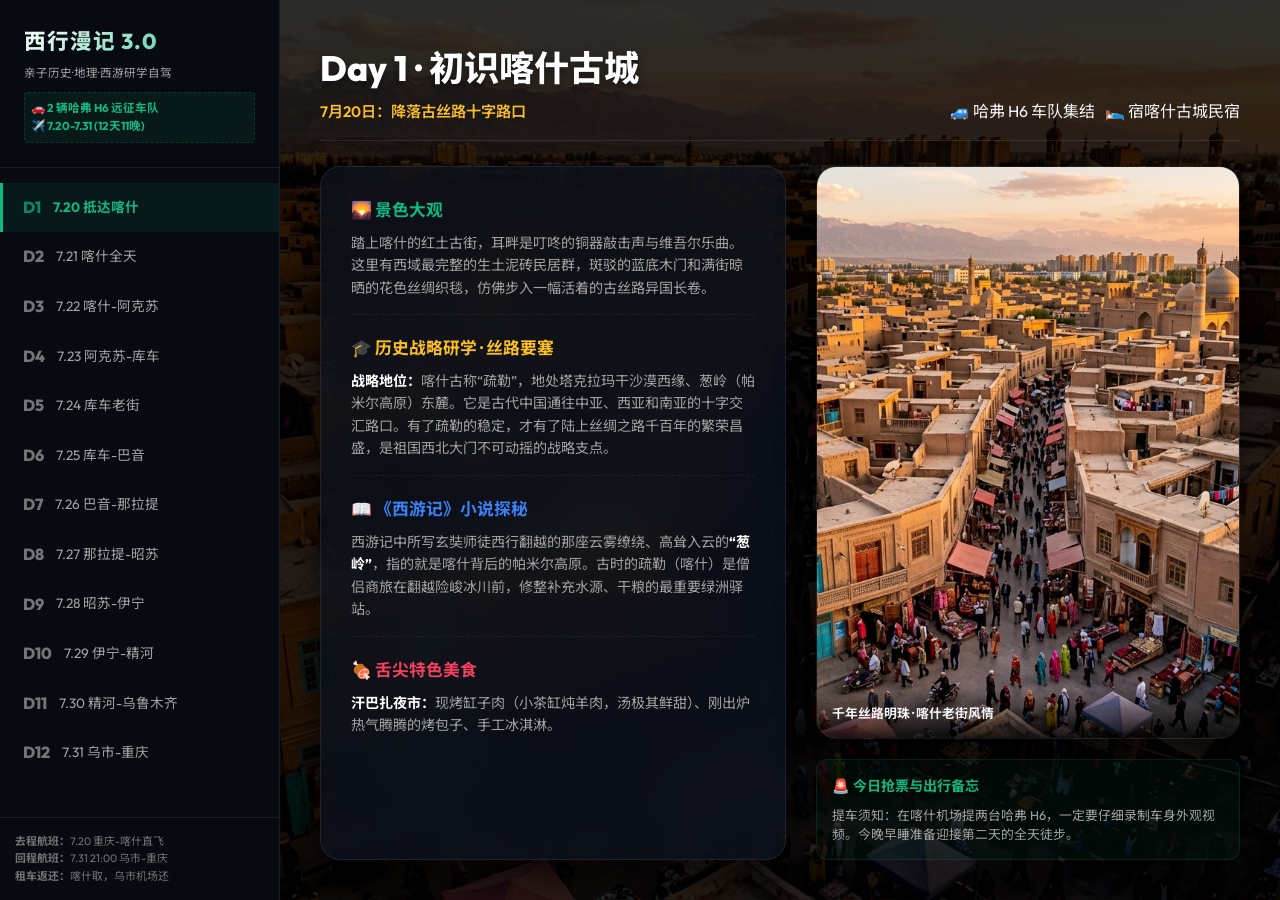
==== commit 540869ae: "feat: complete parent-child study guide 3.0 with 12-day slide presentation layout, historical & Jour" ====
--- a/index.html
+++ b/index.html
@@ -3,573 +3,659 @@
 <head>
   <meta charset="UTF-8">
   <meta name="viewport" content="width=device-width, initial-scale=1.0">
-  <title>西行漫记 - 新疆南北疆自驾亲子游 2.0</title>
-  <meta name="description" content="10人新疆自驾亲子游超省钱超高性价比路线攻略看板">
+  <title>西行漫记 · 新疆 12 日亲子研学自驾指南</title>
+  <meta name="description" content="10人新疆自驾亲子历史地理西游记研学看板">
   <link rel="stylesheet" href="styles.css">
-  <link href="https://fonts.googleapis.com/css2?family=Outfit:wght@300;400;600;800&family=Noto+Sans+SC:wght@300;400;700&display=swap" rel="stylesheet">
+  <link href="https://fonts.googleapis.com/css2?family=Outfit:wght@300;400;600;800&family=Noto+Sans+SC:wght@300;400;700;900&display=swap" rel="stylesheet">
 </head>
 <body>
 
-  <!-- 顶部巨幕 (Hero Section) -->
-  <header class="hero">
-    <div class="hero-content">
-      <h1>西行漫记 · 疆山如画</h1>
-      <p>10名教师家属与孩子们的南疆北疆纵贯自驾探险</p>
-      <div class="hero-badges">
-        <span class="badge primary">⏱️ 7月20日 - 7月30日 (11天10晚)</span>
-        <span class="badge">👥 10位伙伴 (4妈 3孩 3爸 1单身女)</span>
-        <span class="badge">🚗 1辆别克GL8 + 1辆大众捷达</span>
-        <span class="badge">🏔️ 南北疆自驾大环线</span>
-      </div>
-    </div>
-  </header>
-
-  <!-- 主容器 -->
-  <main class="container">
-
-    <!-- 第一板块：大盘概览 (Logistics & Cost Panel) -->
-    <section class="panel">
-      <h2 class="panel-title">📅 交通物流与大盘预算</h2>
-      <div class="logistics-grid">
-        
-        <!-- 航班概览 -->
-        <div class="info-card">
-          <h4>✈️ 往返直飞航班比价与订票</h4>
-          <div class="info-row">
-            <span class="info-label">去程 (7.20)：</span>
-            <span class="info-val">重庆 (CKG) 直飞 ➡️ 喀什 (KHG) (国航/重航)</span>
-          </div>
-          <div class="info-row">
-            <span class="info-label">回程 (7.30)：</span>
-            <span class="info-val">伊宁 (YIN) 直飞 ➡️ 重庆 (CKG) (南航 20:30起飞)</span>
-          </div>
-          <div class="info-row">
-            <span class="info-label">参考票价：</span>
-            <span class="info-val" style="color: var(--secondary);">去程 ¥1200-2500，回程 ¥1600-2500</span>
-          </div>
-          <div class="search-buttons">
-            <a class="btn-search ctrip" href="https://m.ctrip.com/html5/flight/swift/index" target="_blank">携程机票</a>
-            <a class="btn-search fliggy" href="https://www.fliggy.com" target="_blank">飞猪机票</a>
-            <a class="btn-search qunar" href="https://www.qunar.com" target="_blank">去哪儿</a>
-          </div>
-        </div>
-
-        <!-- 极致性价比租车组合 -->
-        <div class="info-card">
-          <h4>🚗 舒适与省钱自驾黄金搭档</h4>
-          <div class="info-row">
-            <span class="info-label">核心车型：</span>
-            <span class="info-val">1辆别克GL8 (大人大沙发) + 1辆捷达 (小孩座省油)</span>
-          </div>
-          <div class="info-row">
-            <span class="info-label">取还方案：</span>
-            <span class="info-val">喀什机场取车 ➡️ 伊宁机场异地还车</span>
-          </div>
-          <div class="info-row">
-            <span class="info-label">参考日租：</span>
-            <span class="info-val">GL8约 ¥350-450，捷达约 ¥200-350</span>
-          </div>
-          <div class="info-row">
-            <span class="info-label" style="color: var(--primary);">⚠️ 异地还车费：</span>
-            <span class="info-val" style="color: var(--primary);">以下单App实际结算为准 (核心费用)</span>
-          </div>
-          <div class="search-buttons">
-            <a class="btn-search shenzhou" href="https://m.zuche.com" target="_blank">神州租车</a>
-            <a class="btn-search yihai" href="https://m.1hai.cn" target="_blank">一嗨租车</a>
-          </div>
-        </div>
-
-        <!-- 10人住宿智慧分房推荐 -->
-        <div class="info-card" style="grid-column: span 2;">
-          <h4>🏨 10人智慧住宿方案分房推荐 (1位单身女 + 3个家庭)</h4>
-          <div class="room-plans">
-            <div class="room-plan-card">
-              <h5>方案A：家庭空间隐私版 (共 4 间房)</h5>
-              <ul>
-                <li>🏠 <strong>房间1 (亲子套房/大床房)</strong>：家庭A (爸1 + 妈1 + 娃1)</li>
-                <li>🏠 <strong>房间2 (亲子套房/大床房)</strong>：家庭B (爸2 + 妈2 + 娃2)</li>
-                <li>🏠 <strong>房间3 (亲子套房/大床房)</strong>：家庭C (爸3 + 妈3 + 娃3)</li>
-                <li>🏠 <strong>房间4 (标准单人间)</strong>：单身女生</li>
-                <li style="color: var(--secondary);">✨ <strong>特点：</strong> 各自独立，洗漱起居互不打扰，保障家庭私密。</li>
-              </ul>
-            </div>
-            <div class="room-plan-card highlighted">
-              <h5>方案B：快乐抱团狂欢版 (共 3 间房或租整栋民宿) ⭐</h5>
-              <ul>
-                <li>⛺ <strong>孩子乐园房 (三人间)</strong>：3名小神仙在一起 (由一位妈妈轮流看护)</li>
-                <li>👩 <strong>闺蜜姐妹房 (套房/多大床)</strong>：4位妈妈 + 1位单身女生 (5人同住聊天)</li>
-                <li>🧔 <strong>老友茶酒房 (三人间)</strong>：3位爸爸 (一起喝酒、看球吹牛)</li>
-                <li style="color: var(--primary);">✨ <strong>特点：</strong> 极具性价比，孩子们玩得最疯，省钱的同时增加互动！</li>
-              </ul>
-            </div>
-          </div>
-        </div>
-      </div>
-
-      <!-- 租车与住宿预算记账器 -->
-      <div class="calculator">
-        <div class="calc-title">📊 实时预算估算器 (人均分摊)</div>
-        <div class="calc-inputs">
-          <div class="input-group">
-            <label for="calc-days">租车总天数</label>
-            <input type="number" id="calc-days" value="11" min="1" max="15">
-          </div>
-          <div class="input-group">
-            <label for="car-combo">车辆租金组合 (天/双车总和)</label>
-            <select id="car-combo">
-              <option value="650">GL8 + 捷达 (约¥650/天)</option>
-              <option value="440">国产SUV + 捷达 (约¥440/天)</option>
-              <option value="1000">两台GL8商务车 (约¥1000/天)</option>
-            </select>
-          </div>
-          <div class="input-group">
-            <label for="hotel-price">每间房均价/晚 (民宿/酒店)</label>
-            <input type="number" id="hotel-price" value="300" step="10">
-          </div>
-          <div class="input-group">
-            <label for="room-count">预订总房间数 (方案A选4，方案B选3)</label>
-            <input type="number" id="room-count" value="3" min="1" max="10">
-          </div>
-          <div class="input-group">
-            <label for="flight-price">往返直飞机票单人均价</label>
-            <input type="number" id="flight-price" value="2200" step="100">
-          </div>
-        </div>
-        <div class="calc-results">
-          <div class="result-card">
-            <h5>🚗 双车租金总计</h5>
-            <div class="price" id="res-car-total">¥7150</div>
-          </div>
-          <div class="result-card">
-            <h5>🏨 10晚住宿总预算</h5>
-            <div class="price" id="res-hotel-total">¥9000</div>
-          </div>
-          <div class="result-card">
-            <h5>✈️ 往返机票总计 (10人)</h5>
-            <div class="price" id="res-flight-total">¥22000</div>
-          </div>
-          <div class="result-card">
-            <h5>💰 交通+住宿+机票总预算</h5>
-            <div class="price total" id="res-grand-total">¥38150</div>
-          </div>
-          <div class="result-card" style="grid-column: span 2; border-top: 1px dashed rgba(255,255,255,0.1); padding-top: 10px; margin-top: 5px;">
-            <h5>👥 人均总花费估算 (10人)</h5>
-            <div class="price" id="res-per-person" style="color: var(--secondary); font-size: 1.5rem;">¥3815</div>
-          </div>
-        </div>
-      </div>
-    </section>
-
-    <!-- 第二板块：每日行程 (Itinerary Section) -->
-    <section class="panel">
-      <h2 class="panel-title">🗺️ 南北疆自驾大环线 · 11天极致游计划</h2>
-      <p class="panel-subtitle">喀什进、伊宁出，穿越大漠、峡谷、草原与高湖的最佳路线</p>
-
-      <div class="timeline">
-        
-        <!-- Day 1 -->
-        <div class="day-card expanded">
-          <div class="day-header" onclick="toggleDay(this)">
-            <div class="day-title-left">
-              <div class="day-num">1</div>
-              <div class="day-title-text">7.20 重庆机场 ➡️ 直飞抵达喀什古城</div>
-            </div>
-            <div class="day-title-right">
-              <span>✈️ 直飞约 5h20m</span>
-              <span class="day-toggle-icon">▼</span>
-            </div>
-          </div>
-          <div class="day-body">
-            <div class="day-layout">
-              <div class="day-desc">
-                <p>搭乘直飞航班抵达喀什机场，机场直接提车（GL8 + 捷达）。开两台车前往古城客栈安顿，晚上带孩子们去汗巴扎夜市，吃正宗烤包子、手抓饭与手工酸奶。</p>
-                <div class="day-details-grid">
-                  <div class="detail-section">
-                    <h5>🏡 喀什性价比民宿推荐</h5>
-                    <p><strong>东来西遇民宿（古城店）</strong>：包院约¥800-1200，大露台可供大人喝酒聚会，性价比极高。<br>🔍 <em>小红书搜索：【东来西遇 喀什古城】</em></p>
-                  </div>
-                  <div class="detail-section">
-                    <h5>🍖 推荐美食</h5>
-                    <p>汗巴扎夜市：缸子肉、烤包子、红柳烤肉。</p>
-                  </div>
-                </div>
-              </div>
-              <div class="day-image">
-                <img src="images/kashgar.jpg" alt="喀什古城">
-              </div>
-            </div>
-          </div>
-        </div>
-
-        <!-- Day 2 -->
-        <div class="day-card">
-          <div class="day-header" onclick="toggleDay(this)">
-            <div class="day-title-left">
-              <div class="day-num">2</div>
-              <div class="day-title-text">7.21 喀什古城深度一日游 (开城仪式+西城彩虹巷)</div>
-            </div>
-            <div class="day-title-right">
-              <span>🚶 步行为主</span>
-              <span class="day-toggle-icon">▼</span>
-            </div>
-          </div>
-          <div class="day-body">
-            <div class="day-layout">
-              <div class="day-desc">
-                <p>10:30 观看隆重的喀什古城开城仪式。漫步西城彩虹巷、布袋巷，参观华丽的艾提尕尔清真寺。傍晚登上 169 米昆仑塔观景台，看两千年古城的绝美夕阳与夜景。</p>
-                <div class="day-details-grid">
-                  <div class="detail-section">
-                    <h5>🏡 喀什特色民宿推荐</h5>
-                    <p><strong>蓝院子民宿（西城店）</strong>：莫兰迪蓝院子极其出片，适合亲子家庭包院。<br>🔍 <em>小红书搜索：【蓝院子 喀什古城】</em></p>
-                  </div>
-                  <div class="detail-section">
-                    <h5>💡 贴心提示</h5>
-                    <p>古城巷道错综复杂，建议牵好小孩。尊重民族习惯，进清真寺请勿着短裤短裙。</p>
-                  </div>
-                </div>
-              </div>
-              <div class="day-image">
-                <img src="images/kashgar.jpg" alt="喀什老街">
-              </div>
-            </div>
-          </div>
-        </div>
-
-        <!-- Day 3 -->
-        <div class="day-card">
-          <div class="day-header" onclick="toggleDay(this)">
-            <div class="day-title-left">
-              <div class="day-num">3</div>
-              <div class="day-title-text">7.22 喀什 ➡️ 柯坪红沙漠 ➡️ 阿克苏</div>
-            </div>
-            <div class="day-title-right">
-              <span>🚗 约 370km · 4.5h</span>
-              <span class="day-toggle-icon">▼</span>
-            </div>
-          </div>
-          <div class="day-body">
-            <div class="day-layout">
-              <div class="day-desc">
-                <p>自驾沿G3012高速向东北行驶，中途绕行进入“柯坪红沙漠”。这里的沙粒因红色矿物质如烈焰燃烧，带孩子们租沙滩车爬沙丘，尽情玩沙。傍晚抵达阿克苏市入住。</p>
-                <div class="day-details-grid">
-                  <div class="detail-section">
-                    <h5>🏡 阿克苏民宿推荐</h5>
-                    <p><strong>老街精品包院民宿</strong>：极有南疆特色，干净整洁且独立包院。<br>🔍 <em>小红书搜索：【阿克苏老街民宿】</em></p>
-                  </div>
-                  <div class="detail-section">
-                    <h5>💡 防晒提示</h5>
-                    <p>沙漠地区没有任何遮蔽物，正午紫外线刺眼，务必给孩子配戴墨镜、防晒帽，多备饮用水。</p>
-                  </div>
-                </div>
-              </div>
-              <div class="day-image">
-                <img src="images/aksu.jpg" alt="柯坪红沙漠">
-              </div>
-            </div>
-          </div>
-        </div>
-
-        <!-- Day 4 -->
-        <div class="day-card">
-          <div class="day-header" onclick="toggleDay(this)">
-            <div class="day-title-left">
-              <div class="day-num">4</div>
-              <div class="day-title-text">7.23 阿克苏 ➡️ 温宿大峡谷 ➡️ 库车</div>
-            </div>
-            <div class="day-title-right">
-              <span>🚗 约 220km · 3h</span>
-              <span class="day-toggle-icon">▼</span>
-            </div>
-          </div>
-          <div class="day-body">
-            <div class="day-layout">
-              <div class="day-desc">
-                <p>上午开赴温宿大峡谷（天山托木尔大峡谷）。这里是地质奇观，红砂绝壁巍峨耸立。孩子们在谷底可见坚韧的“不死胡杨”。下午驱车抵达古龟兹王国首都——库车。</p>
-                <div class="day-details-grid">
-                  <div class="detail-section">
-                    <h5>🏡 库车民宿推荐</h5>
-                    <p><strong>西悦宿集度假民宿</strong>：库车排名第一的民族风民宿，庭院开满鲜花，亲子套房一流。<br>🔍 <em>小红书搜索：【西悦宿集 库车】</em></p>
-                  </div>
-                  <div class="detail-section">
-                    <h5>💡 独家省钱门路</h5>
-                    <p>温宿大峡谷内山路极颠簸，千万不要开我们的车进去！在景区门口包一辆当地有司机的SUV，省车又省心，安全性大幅提升。</p>
-                  </div>
-                </div>
-              </div>
-              <div class="day-image">
-                <img src="images/wensu.jpg" alt="温宿大峡谷">
-              </div>
-            </div>
-          </div>
-        </div>
-
-        <!-- Day 5 -->
-        <div class="day-card">
-          <div class="day-header" onclick="toggleDay(this)">
-            <div class="day-title-left">
-              <div class="day-num">5</div>
-              <div class="day-title-text">7.24 库车古城慢游 (库车王府 + 热斯坦老街)</div>
-            </div>
-            <div class="day-title-right">
-              <span>🚶 慢节奏人文</span>
-              <span class="day-toggle-icon">▼</span>
-            </div>
-          </div>
-          <div class="day-body">
-            <div class="day-layout">
-              <div class="day-desc">
-                <p>今天不开长途，彻底放松。带孩子游览库车王府，参观末代王爷的历史故事。下午漫步在充满彩色雕花门廊的“热斯坦老街”，买刚出炉的库车大馕和烤包子，感受慢生活。</p>
-                <div class="day-details-grid">
-                  <div class="detail-section">
-                    <h5>🏡 库车备选酒店</h5>
-                    <p><strong>你好酒店 (天山中路店)</strong>：设施新、大屏幕投影，性价极高，适合孩子晚上看动画片。<br>🔍 <em>小红书搜索：【库车 你好酒店】</em></p>
-                  </div>
-                  <div class="detail-section">
-                    <h5>🍖 地道美食</h5>
-                    <p>库车大馕（老街现打的超级香甜）、红柳大串、手抓饭。</p>
-                  </div>
-                </div>
-              </div>
-              <div class="day-image">
-                <img src="images/yining.jpg" alt="热斯坦老街">
-              </div>
-            </div>
-          </div>
-        </div>
-
-        <!-- Day 6 -->
-        <div class="day-card">
-          <div class="day-header" onclick="toggleDay(this)">
-            <div class="day-title-left">
-              <div class="day-num">6</div>
-              <div class="day-title-text">7.25 库车 ➡️ 独库公路南段 (翻越天山) ➡️ 巴音布鲁克 ➡️ 那拉提</div>
-            </div>
-            <div class="day-title-right">
-              <span>🚗 约 380km · 6h</span>
-              <span class="day-toggle-icon">▼</span>
-            </div>
-          </div>
-          <div class="day-body">
-            <div class="day-layout">
-              <div class="day-desc">
-                <p>自驾之旅的重头戏！翻越著名的独库公路南段，途径天山神秘大峡谷、大龙池。傍晚抵达巴音布鲁克草原，看震撼的九曲十八弯“九阳连珠”落日。随后宿在那拉提镇。</p>
-                <div class="day-details-grid">
-                  <div class="detail-section">
-                    <h5>🏡 那拉提木屋推荐</h5>
-                    <p><strong>疆域格格民宿</strong>：双层草原独栋木屋，自带小院，性价极高，清晨开门就是雪山绿草。<br>🔍 <em>小红书搜索：【疆域格格 那拉提】</em></p>
-                  </div>
-                  <div class="detail-section">
-                    <h5>⚠️ 必读安全与防寒</h5>
-                    <p>独库公路翻越垭口时海拔近3000米，巴音布鲁克日落时气温极低。大人和小孩必须在GL8上备好羽绒服或冲锋衣！</p>
-                  </div>
-                </div>
-              </div>
-              <div class="day-image">
-                <img src="images/bayanbulak.jpg" alt="巴音布鲁克">
-              </div>
-            </div>
-          </div>
-        </div>
-
-        <!-- Day 7 -->
-        <div class="day-card">
-          <div class="day-header" onclick="toggleDay(this)">
-            <div class="day-title-left">
-              <div class="day-num">7</div>
-              <div class="day-title-text">7.26 那拉提空中草原深度游 (雪山骑马)</div>
-            </div>
-            <div class="day-title-right">
-              <span>🐎 草原深度游</span>
-              <span class="day-toggle-icon">▼</span>
-            </div>
-          </div>
-          <div class="day-body">
-            <div class="day-layout">
-              <div class="day-desc">
-                <p>游览最壮丽的那拉提空中草原。带孩子们近距离触摸山顶野花，找牧民牵马，在连绵雪山衬托下的高山草甸上骑马慢行，大人拍大片，小孩玩得不亦乐乎。</p>
-                <div class="day-details-grid">
-                  <div class="detail-section">
-                    <h5>🏡 草原木屋连住</h5>
-                    <p>建议继续在那拉提连住一晚，避免每天收拾行李，让孩子们睡饱再出去。</p>
-                  </div>
-                  <div class="detail-section">
-                    <h5>💡 抢票规则</h5>
-                    <p>那拉提空中草原区间车票非常抢手，**必须提前7天0点实名抢票**，切记！</p>
-                  </div>
-                </div>
-              </div>
-              <div class="day-image">
-                <img src="images/nalati.jpg" alt="那拉提草原">
-              </div>
-            </div>
-          </div>
-        </div>
-
-        <!-- Day 8 -->
-        <div class="day-card">
-          <div class="day-header" onclick="toggleDay(this)">
-            <div class="day-title-left">
-              <div class="day-num">8</div>
-              <div class="day-title-text">7.27 那拉提 ➡️ 昭苏“天马浴河” ➡️ 昭苏玉湖</div>
-            </div>
-            <div class="day-title-right">
-              <span>🚗 约 150km · 2.5h</span>
-              <span class="day-toggle-icon">▼</span>
-            </div>
-          </div>
-          <div class="day-body">
-            <div class="day-layout">
-              <div class="day-desc">
-                <p>驱车前往“天马之乡”昭苏。下午观看最震撼的“天马浴河”：近百匹伊犁骏马在金光万道中踏浪冲锋，水花漫天。随后游览被称为“变色湖”的昭苏玉湖，晚上宿昭苏县城。</p>
-                <div class="day-details-grid">
-                  <div class="detail-section">
-                    <h5>🏡 昭苏民宿推荐</h5>
-                    <p><strong>西域客栈（天马园店）</strong>：离湿地公园最近，窗外就能看见河湾与马群，孩子超级喜欢。<br>🔍 <em>小红书搜索：【昭苏西域客栈】</em></p>
-                  </div>
-                  <div class="detail-section">
-                    <h5>💡 观赏提醒</h5>
-                    <p>天马浴河一般下午和傍晚光线最佳，要带上长焦相机或手机，能抓拍到极其生动的马群溅水照片。</p>
-                  </div>
-                </div>
-              </div>
-              <div class="day-image">
-                <img src="images/zhaosu.jpg" alt="天马浴河">
-              </div>
-            </div>
-          </div>
-        </div>
-
-        <!-- Day 9 -->
-        <div class="day-card">
-          <div class="day-header" onclick="toggleDay(this)">
-            <div class="day-title-left">
-              <div class="day-num">9</div>
-              <div class="day-title-text">7.28 昭苏 ➡️ 穿越伊昭公路 ➡️ 伊宁六星街</div>
-            </div>
-            <div class="day-title-right">
-              <span>🚗 约 140km · 2h</span>
-              <span class="day-toggle-icon">▼</span>
-            </div>
-          </div>
-          <div class="day-body">
-            <div class="day-layout">
-              <div class="day-desc">
-                <p>开着两台车，挑战惊险绝美的“伊昭公路”（小独库），穿越雪山垭口和森林防雪长廊。下午抵达伊宁市，安顿在六星街客栈，品尝著名的古兰丹姆手工冰淇淋。</p>
-                <div class="day-details-grid">
-                  <div class="detail-section">
-                    <h5>🏡 伊宁民宿推荐</h5>
-                    <p><strong>花间居民宿（六星街店）</strong>：带超大苹果树院落，环境安静清雅，非常适合10人大家庭包下几间房。<br>🔍 <em>小红书搜索：【六星街花间居】</em></p>
-                  </div>
-                  <div class="detail-section">
-                    <h5>💡 伊昭公路限行</h5>
-                    <p>伊昭公路仅限 7 座及以下小客车通行。我们的一辆 7 座 GL8 + 5 座捷达完美符合通过标准，可以放心通行！</p>
-                  </div>
-                </div>
-              </div>
-              <div class="day-image">
-                <img src="images/yining.jpg" alt="伊宁六星街">
-              </div>
-            </div>
-          </div>
-        </div>
-
-        <!-- Day 10 -->
-        <div class="day-card">
-          <div class="day-header" onclick="toggleDay(this)">
-            <div class="day-title-left">
-              <div class="day-num">10</div>
-              <div class="day-title-text">7.29 伊宁 ➡️ 赛里木湖环湖 ➡️ 果子沟大桥 ➡️ 返伊宁</div>
-            </div>
-            <div class="day-title-right">
-              <span>🚗 约 250km · 4h</span>
-              <span class="day-toggle-icon">▼</span>
-            </div>
-          </div>
-          <div class="day-body">
-            <div class="day-layout">
-              <div class="day-desc">
-                <p>自驾北上赛里木湖。7月正是野花盛开的黄金期，湖水幽蓝深邃。下午环湖一周，找寻白天鹅。傍晚路过果子沟大桥，远眺山谷巨龙。当晚返回伊宁市入住。</p>
-                <div class="day-details-grid">
-                  <div class="detail-section">
-                    <h5>🏡 伊宁奢华民宿推荐</h5>
-                    <p><strong>林棲舍·Villa度假美宿</strong>：环境极其雅致，泳池和设计感拉满，给旅途最后一天留个舒适的回忆。<br>🔍 <em>小红书搜索：【林棲舍 伊宁】</em></p>
-                  </div>
-                  <div class="detail-section">
-                    <h5>💡 省钱省心贴士</h5>
-                    <p>赛里木湖千万不要花几千住景区木屋（性价比极低）。我们直接环湖后回伊宁住，单房能省 ¥1500+，吃的也更好！</p>
-                  </div>
-                </div>
-              </div>
-              <div class="day-image">
-                <img src="images/sayram.jpg" alt="赛里木湖">
-              </div>
-            </div>
-          </div>
-        </div>
-
-        <!-- Day 11 -->
-        <div class="day-card">
-          <div class="day-header" onclick="toggleDay(this)">
-            <div class="day-title-left">
-              <div class="day-num">11</div>
-              <div class="day-title-text">7.30 伊宁市区闲逛 ➡️ 伊宁机场还车 ➡️ 20:30直飞回渝</div>
-            </div>
-            <div class="day-title-right">
-              <span>✈️ 直飞约 4.5h</span>
-              <span class="day-toggle-icon">▼</span>
-            </div>
-          </div>
-          <div class="day-body">
-            <div class="day-layout">
-              <div class="day-desc">
-                <p>最后一天睡到自然醒。在伊宁吃地道大盘鸡和拉条子，去喀赞其民俗村坐坐马车。下午 17:30 抵达伊宁机场办理异地还车手续。20:30 搭乘直飞南航航班飞回重庆，行程圆满结束！</p>
-                <div class="day-details-grid">
-                  <div class="detail-section">
-                    <h5>💡 最后的贴心备忘</h5>
-                    <p>伊宁机场异地还车前一定要加满油，避免被扣除高额的加油服务费。收拾好车内的小孩物品和玩具。</p>
-                  </div>
-                </div>
-              </div>
-              <div class="day-image">
-                <img src="images/yining.jpg" alt="喀赞其">
-              </div>
-            </div>
-          </div>
-        </div>
-
-      </div>
-    </section>
-
-    <!-- 第三板块：旅行共识与小贴士 (Shared Rules) -->
-    <section class="panel">
-      <h2 class="panel-title">🛡️ 极致省钱与安全防坑共识</h2>
-      <div class="rules-grid">
-        <div class="rule-card">
-          <h5>🚗 自驾车费大降</h5>
-          <p>相比以前昂贵甚至容易晕车的包车，本次自驾由别克GL8加大众捷达组合，7月旺季省下超¥12,000租车与油耗费，多出来的预算可支持孩子们骑马、大吃地道新疆大餐。</p>
-        </div>
-        <div class="rule-card">
-          <h5>⚠️ 门票实名预约</h5>
-          <p>那拉提、巴音布鲁克、赛里木湖等大IP景区在7月都是流量顶峰。各家庭成员**必须在出发前7天0点**，用“游新疆”小程序输入身份证实名抢票，严禁现场排队买高价票。</p>
-        </div>
-        <div class="rule-card">
-          <h5>🧣 气温与洋葱穿衣</h5>
-          <p>南北疆翻山越岭，巴音布鲁克与昭苏夜晚极冷（常在10度以下）。箱子里务必多放厚薄外套，建议采用“短袖+卫衣+冲锋衣/轻薄羽绒”的折中穿搭，方便热了随时脱。</p>
-        </div>
-        <div class="rule-card">
-          <h5>🎒 软行李箱第一要务</h5>
-          <p>10人满载两台车，空间非常紧凑！**严禁携带24寸及以上硬壳行李箱**！请各家庭统一使用柔软双肩旅行包或大帆布袋，这样才能把捷达和GL8后备箱塞满！</p>
-        </div>
-      </div>
-    </section>
-
-  </main>
-
-  <footer class="footer">
-    <p>新疆南北疆 11 日自驾大环线看板 | 2026年7月暑期出行计划</p>
-    <p style="font-size: 0.8rem; opacity: 0.6; margin-top: 5px;">Created by Antigravity - Your Xinjiang Tour Planner</p>
-  </footer>
-
-  <script src="app.js"></script>
+  <div class="deck-container">
+    
+    <!-- 左侧索引导航栏 -->
+    <aside class="sidebar">
+      <div class="sidebar-header">
+        <h1>西行漫记 3.0</h1>
+        <p>亲子历史·地理·西游研学自驾</p>
+        <div style="margin-top: 10px; font-size: 0.72rem; color: var(--primary); font-weight: bold; background: rgba(16, 185, 129, 0.08); padding: 6px; border-radius: 4px; border: 1px dashed rgba(16, 185, 129, 0.2);">
+          🚗 2 辆哈弗 H6 远征车队<br>
+          ✈️ 7.20-7.31 (12天11晚)
+        </div>
+      </div>
+      <ul class="sidebar-menu">
+        <li class="menu-item active" onclick="showSlide(1, this)">
+          <span class="menu-day-num">D1</span>
+          <span class="menu-day-name">7.20 抵达喀什</span>
+        </li>
+        <li class="menu-item" onclick="showSlide(2, this)">
+          <span class="menu-day-num">D2</span>
+          <span class="menu-day-name">7.21 喀什全天</span>
+        </li>
+        <li class="menu-item" onclick="showSlide(3, this)">
+          <span class="menu-day-num">D3</span>
+          <span class="menu-day-name">7.22 喀什-阿克苏</span>
+        </li>
+        <li class="menu-item" onclick="showSlide(4, this)">
+          <span class="menu-day-num">D4</span>
+          <span class="menu-day-name">7.23 阿克苏-库车</span>
+        </li>
+        <li class="menu-item" onclick="showSlide(5, this)">
+          <span class="menu-day-num">D5</span>
+          <span class="menu-day-name">7.24 库车老街</span>
+        </li>
+        <li class="menu-item" onclick="showSlide(6, this)">
+          <span class="menu-day-num">D6</span>
+          <span class="menu-day-name">7.25 库车-巴音</span>
+        </li>
+        <li class="menu-item" onclick="showSlide(7, this)">
+          <span class="menu-day-num">D7</span>
+          <span class="menu-day-name">7.26 巴音-那拉提</span>
+        </li>
+        <li class="menu-item" onclick="showSlide(8, this)">
+          <span class="menu-day-num">D8</span>
+          <span class="menu-day-name">7.27 那拉提-昭苏</span>
+        </li>
+        <li class="menu-item" onclick="showSlide(9, this)">
+          <span class="menu-day-num">D9</span>
+          <span class="menu-day-name">7.28 昭苏-伊宁</span>
+        </li>
+        <li class="menu-item" onclick="showSlide(10, this)">
+          <span class="menu-day-num">D10</span>
+          <span class="menu-day-name">7.29 伊宁-精河</span>
+        </li>
+        <li class="menu-item" onclick="showSlide(11, this)">
+          <span class="menu-day-num">D11</span>
+          <span class="menu-day-name">7.30 精河-乌鲁木齐</span>
+        </li>
+        <li class="menu-item" onclick="showSlide(12, this)">
+          <span class="menu-day-num">D12</span>
+          <span class="menu-day-name">7.31 乌市-重庆</span>
+        </li>
+      </ul>
+      
+      <!-- 航班与交通说明页脚 -->
+      <div style="margin-top: auto; padding: 15px; font-size: 0.68rem; color: var(--text-muted); border-top: 1px solid var(--panel-border);">
+        <strong>去程航班：</strong>7.20 重庆-喀什直飞<br>
+        <strong>回程航班：</strong>7.31 21:00 乌市-重庆<br>
+        <strong>租车返还：</strong>喀什取，乌市机场还
+      </div>
+    </aside>
+
+    <!-- 右侧展示舞台 -->
+    <main class="deck-stage">
+      <!-- 动态变化背景层 -->
+      <div class="stage-bg" id="stage-bg" style="background-image: url('images/kashgar.jpg');"></div>
+
+      <!-- Slide 1: Day 1 -->
+      <div id="slide-1" class="slide-content">
+        <div class="slide-header">
+          <div class="header-title">
+            <h2>Day 1 · 初识喀什古城</h2>
+            <p>7月20日：降落古丝路十字路口</p>
+          </div>
+          <div class="header-meta">
+            <span class="badge primary">🚙 哈弗 H6 车队集结</span>
+            <span class="badge">🛌 宿喀什古城民宿</span>
+          </div>
+        </div>
+        <div class="slide-grid">
+          <div class="研学-panel">
+            <div class="section-block">
+              <h3 class="section-title title-scenic">🌄 景色大观</h3>
+              <p class="section-desc">踏上喀什的红土古街，耳畔是叮咚的铜器敲击声与维吾尔乐曲。这里有西域最完整的生土泥砖民居群，斑驳的蓝底木门和满街晾晒的花色丝绸织毯，仿佛步入一幅活着的古丝路异国长卷。</p>
+            </div>
+            <div class="section-block">
+              <h3 class="section-title title-history">🎓 历史战略研学 · 丝路要塞</h3>
+              <p class="section-desc"><strong>战略地位：</strong>喀什古称“疏勒”，地处塔克拉玛干沙漠西缘、葱岭（帕米尔高原）东麓。它是古代中国通往中亚、西亚和南亚的十字交汇路口。有了疏勒的稳定，才有了陆上丝绸之路千百年的繁荣昌盛，是祖国西北大门不可动摇的战略支点。</p>
+            </div>
+            <div class="section-block">
+              <h3 class="section-title title-novel">📖 《西游记》小说探秘</h3>
+              <p class="section-desc">西游记中所写玄奘师徒西行翻越的那座云雾缭绕、高耸入云的<strong>“葱岭”</strong>，指的就是喀什背后的帕米尔高原。古时的疏勒（喀什）是僧侣商旅在翻越险峻冰川前，修整补充水源、干粮的最重要绿洲驿站。</p>
+            </div>
+            <div class="section-block">
+              <h3 class="section-title title-food">🍖 舌尖特色美食</h3>
+              <p class="section-desc"><strong>汗巴扎夜市：</strong>现烤缸子肉（小茶缸炖羊肉，汤极其鲜甜）、刚出炉热气腾腾的烤包子、手工冰淇淋。</p>
+            </div>
+          </div>
+          <div class="visual-panel">
+            <div class="visual-image-box">
+              <img src="images/kashgar.jpg" alt="喀什古城">
+              <div class="visual-image-caption">千年丝路明珠 · 喀什老街风情</div>
+            </div>
+            <div class="visual-reminders">
+              <h4>🚨 今日抢票与出行备忘</h4>
+              <p>提车须知：在喀什机场提两台哈弗 H6，一定要仔细录制车身外观视频。今晚早睡准备迎接第二天的全天徒步。</p>
+            </div>
+          </div>
+        </div>
+      </div>
+
+      <!-- Slide 2: Day 2 -->
+      <div id="slide-2" class="slide-content" style="display: none;">
+        <div class="slide-header">
+          <div class="header-title">
+            <h2>Day 2 · 喀什古城深度体验</h2>
+            <p>7月21日：百年茶馆的悠闲与大巴扎的沸腾</p>
+          </div>
+          <div class="header-meta">
+            <span class="badge primary">🚶 全天徒步人文</span>
+            <span class="badge">🛌 宿喀什古城</span>
+          </div>
+        </div>
+        <div class="slide-grid">
+          <div class="研学-panel">
+            <div class="section-block">
+              <h3 class="section-title title-scenic">🌄 景色大观</h3>
+              <p class="section-desc">漫步彩虹巷与布袋巷，黄土墙上爬满了碧绿的葡萄藤。中午阳光斜射进雕花窗格，老茶馆里维吾尔族老人弹奏着热瓦普，与满院茶香融为一体。昆仑塔在傍晚亮起金光，犹如一座守护荒漠的航标。</p>
+            </div>
+            <div class="section-block">
+              <h3 class="section-title title-history">🎓 历史战略研学 · 班超定西域</h3>
+              <p class="section-desc"><strong>爱国史诗：</strong>东汉英雄<strong>班超</strong>“投笔从戎”，率领 36 勇士出使西域，在疏勒（喀什）驻守并抚绥西域各族长达三十年。他多次以寡敌众，平定动乱，重新打通被匈奴阻断的丝绸之路，展现了坚韧不拔的爱国热血与非凡的战略智慧。</p>
+            </div>
+            <div class="section-block">
+              <h3 class="section-title title-novel">📖 《西游记》小说探秘</h3>
+              <p class="section-desc">真实历史中的<strong>玄奘法师</strong>（唐僧原型）在西行求法取经归国途中，曾在疏勒（喀什）停留讲经。古城中高耸的土筑台基和佛寺遗址，默默见证了这位伟大的旅行家和译经大师的足迹。</p>
+            </div>
+            <div class="section-block">
+              <h3 class="section-title title-food">🍖 舌尖特色美食</h3>
+              <p class="section-desc"><strong>百年茶馆：</strong>点一壶当地特有的药茶（藏红花调配），搭配刚打出来的薄馕，坐在炕上听老人弹琴，别有风味。</p>
+            </div>
+          </div>
+          <div class="visual-panel">
+            <div class="visual-image-box">
+              <img src="images/kashgar.jpg" alt="古城西城">
+              <div class="visual-image-caption">艾提尕尔广场与百年老茶馆</div>
+            </div>
+            <div class="visual-reminders">
+              <h4>🚨 今日抢票与出行备忘</h4>
+              <p>门票说明：<strong>艾提尕尔清真寺门票现场购买即可</strong>，昆仑塔门票可现场或微信小程序买。</p>
+            </div>
+          </div>
+        </div>
+      </div>
+
+      <!-- Slide 3: Day 3 -->
+      <div id="slide-3" class="slide-content" style="display: none;">
+        <div class="slide-header">
+          <div class="header-title">
+            <h2>Day 3 · 红砂烈火的戈壁之路</h2>
+            <p>7月22日：喀什 ➡️ 柯坪红沙漠 ➡️ 阿克苏</p>
+          </div>
+          <div class="header-meta">
+            <span class="badge primary">🚗 约 370km · 4.5h</span>
+            <span class="badge">🛌 宿阿克苏老街亚朵</span>
+          </div>
+        </div>
+        <div class="slide-grid">
+          <div class="研学-panel">
+            <div class="section-block">
+              <h3 class="section-title title-scenic">🌄 景色大观</h3>
+              <p class="section-desc">公路两侧从荒漠渐渐化作火红的世界。柯坪红沙漠是中国唯一的红砂荒漠，在艳阳高照下，每一座红色的沙丘都像是跃动的火苗，与湛蓝的苍穹形成极强烈的色彩对比。</p>
+            </div>
+            <div class="section-block">
+              <h3 class="section-title title-history">🎓 历史战略研学 · 红色戈壁与丝路烽燧</h3>
+              <p class="section-desc"><strong>地理与战略：</strong>柯坪县境内分布着大量泛红的碎石荒漠与雅丹红层，是古丝绸之路北道的交通要道。这里的红沙由红泥岩与砂岩风化而成。古代戍边将士就是依靠在这片红色赤地中修筑烽火台，为商旅指引水源，保卫丝路安全。</p>
+            </div>
+            <div class="section-block">
+              <h3 class="section-title title-novel">📖 《西游记》小说探秘</h3>
+              <p class="section-desc">看见那一连绵无际、在太阳下发光的红砂世界，孩子们会脱口而出西游记里的<strong>“火焰山”</strong>。虽然真正的火焰山遗址在吐鲁番，但柯坪红沙漠的奇幻红色地貌，能让孩子完美带入孙悟空向铁扇公主借芭蕉扇扇灭熊熊烈火的经典场景！</p>
+            </div>
+            <div class="section-block">
+              <h3 class="section-title title-food">🍖 舌尖特色美食</h3>
+              <p class="section-desc"><strong>阿克苏美食：</strong>阿克苏的盐水羊肉、烤羊排非常著名。老城夜市可品尝当地的手工酸奶刨冰。</p>
+            </div>
+          </div>
+          <div class="visual-panel">
+            <div class="visual-image-box">
+              <img src="images/aksu.jpg" alt="柯坪红沙漠">
+              <div class="visual-image-caption">烈焰般的赤地奇观 · 柯坪红沙漠</div>
+            </div>
+            <div class="visual-reminders">
+              <h4>🚨 今日抢票与出行备忘</h4>
+              <p>门票与抢票：<strong>红沙漠景区门票在现场购买即可</strong>。<br><strong style="color: var(--secondary);">⚠️ 极重要：今天必须在大众点评上提前订好明天天山托木尔温宿大峡谷的门票！</strong></p>
+            </div>
+          </div>
+        </div>
+      </div>
+
+      <!-- Slide 4: Day 4 -->
+      <div id="slide-4" class="slide-content" style="display: none;">
+        <div class="slide-header">
+          <div class="header-title">
+            <h2>Day 4 · 震撼的地球伤痕</h2>
+            <p>7月23日：阿克苏 ➡️ 温宿大峡谷 ➡️ 烈焰泉 ➡️ 库车</p>
+          </div>
+          <div class="header-meta">
+            <span class="badge primary">🚗 约 220km · 3h</span>
+            <span class="badge">🛌 宿库车市区</span>
+          </div>
+        </div>
+        <div class="slide-grid">
+          <div class="研学-panel">
+            <div class="section-block">
+              <h3 class="section-title title-scenic">🌄 景色大观</h3>
+              <p class="section-desc">高耸入云的红色陡峭岩壁如神剑劈开大地，峡谷最窄处只漏出一线天光。在烈日下，坚韧的“不死胡杨”在干涸开裂的红土河道旁舒展着虬枝，展现出极其悲壮沧桑的生命之美。</p>
+            </div>
+            <div class="section-block">
+              <h3 class="section-title title-history">🎓 历史战略研学 · 天山最高峰托木尔的地质史</h3>
+              <p class="section-desc"><strong>科学研学：</strong>温宿大峡谷位于天山最高峰——托木尔峰（海拔 7443 米）南麓。它是数亿年来由于喜马拉雅造山运动导致地壳剧烈上升、加上天山冰川融水和山洪剧烈切割冲刷形成的“地质博物馆”。红砂绝壁的层理，刻录着地质变迁的壮丽史诗。</p>
+            </div>
+            <div class="section-block">
+              <h3 class="section-title title-novel">📖 《西游记》小说探秘</h3>
+              <p class="section-desc">西游记里的<strong>“烈焰泉”与“火焰山”</strong>，与这里的红层峡谷以及地下间歇喷出的矿物泉有着惊人的神似。而在绝壁谷底傲然生长的“胡杨树”，被誉为“生而一千年不死，死而一千年不倒，倒而一千年不朽”，像极了西游记中顽强抗争、不畏艰难的悟空精神！</p>
+            </div>
+            <div class="section-block">
+              <h3 class="section-title title-food">🍖 舌尖特色美食</h3>
+              <p class="section-desc"><strong>红层路餐：</strong>中午在峡谷内无餐饮店，建议各家在哈弗 H6 后备箱备足烤馕、牛肉干和水果（库车小白杏在7月最甜最出名）。</p>
+            </div>
+          </div>
+          <div class="visual-panel">
+            <div class="visual-image-box">
+              <img src="images/wensu.jpg" alt="温宿大峡谷">
+              <div class="visual-image-caption">天山深处的红色宫殿 · 温宿大峡谷</div>
+            </div>
+            <div class="visual-reminders">
+              <h4>🚨 今日抢票与出行备忘</h4>
+              <p>交通提示：温宿大峡谷内部道路为干涸沙石河谷，容易陷车，<strong>两台哈弗 H6 停在景区停车场，全员换乘景区四驱区间车或包车进入！</strong><br><strong style="color: var(--secondary);">⚠️ 极重要：今天必须在大众点评订明天库车王府的门票！</strong></p>
+            </div>
+          </div>
+        </div>
+      </div>
+
+      <!-- Slide 5: Day 5 -->
+      <div id="slide-5" class="slide-content" style="display: none;">
+        <div class="slide-header">
+          <div class="header-title">
+            <h2>Day 5 · 古龟兹古国的人文回响</h2>
+            <p>7月24日：库车王府 ➡️ 热斯坦老街 ➡️ 库车大寺</p>
+          </div>
+          <div class="header-meta">
+            <span class="badge primary">🚶 慢节奏研学</span>
+            <span class="badge">🛌 宿库车市区</span>
+          </div>
+        </div>
+        <div class="slide-grid">
+          <div class="研学-panel">
+            <div class="section-block">
+              <h3 class="section-title title-scenic">🌄 景色大观</h3>
+              <p class="section-desc">清晨的库车热斯坦老街泛着金光，沿街每扇维吾尔雕花大门都漆着孔雀绿与天空蓝。两旁是卖铜壶和手工大馕的传统作坊，微风吹过，半空中洋溢着成熟无花果的清甜香味。</p>
+            </div>
+            <div class="section-block">
+              <h3 class="section-title title-history">🎓 历史战略研学 · 丝路第一烽与文化融汇</h3>
+              <p class="section-desc"><strong>战略地位：</strong>库车古称“龟兹（qiū cí）”，是西域三十六国中的大国，汉代西域都护府也曾设于此。库车王府保留了古城墙和汉唐遗风，它与附近的克孜尔尕哈烽燧（丝路第一烽）共同构筑了古代汉朝保卫边疆、维护各民族大融合与丝路畅通的钢铁防御系统。</p>
+            </div>
+            <div class="section-block">
+              <h3 class="section-title title-novel">📖 《西游记》小说探秘 · 真正的女儿国</h3>
+              <p class="section-desc"><strong>《西游记》原著对照：</strong>库车市老城郊区的“苏巴什佛寺遗址”（又称昭怙厘大寺），正是西游记中<strong>“西梁女国”（女儿国）</strong>的历史原型！玄奘在其撰写的《大唐西域记》中曾详细描绘过这里佛教空前鼎盛的场面。流经古寺废墟的库车河，传说就是喝水受孕的<strong>“子母河”</strong>。</p>
+            </div>
+            <div class="section-block">
+              <h3 class="section-title title-food">🍖 舌尖特色美食</h3>
+              <p class="section-desc"><strong>库车大馕：</strong>老街现打的“车轮大馕”，直径达半米，表皮酥脆洒满芝麻；中午去吃热乎乎的库车药膳烤包子。</p>
+            </div>
+          </div>
+          <div class="visual-panel">
+            <div class="visual-image-box">
+              <img src="images/yining.jpg" alt="老街风情">
+              <div class="visual-image-caption">西梁女国原型遗存 · 库车人文记忆</div>
+            </div>
+            <div class="visual-reminders">
+              <h4>🚨 今日抢票与出行备忘</h4>
+              <p>购票指南：今日游览的库车大寺和老街漫步无需门票，库车王府凭昨日订好的电子票换票。<br><strong style="color: var(--secondary);">⚠️ 极重要：今天必须在大众点评上买好明天克孜利亚胜景以及巴音布鲁克景区的门票！</strong></p>
+            </div>
+          </div>
+        </div>
+      </div>
+
+      <!-- Slide 6: Day 6 -->
+      <div id="slide-6" class="slide-content" style="display: none;">
+        <div class="slide-header">
+          <div class="header-title">
+            <h2>Day 6 · 跨越天山大分水岭</h2>
+            <p>7月25日：库车 ➡️ 克孜利亚 ➡️ 独库南段 ➡️ 大小龙池 ➡️ 巴音布鲁克</p>
+          </div>
+          <div class="header-meta">
+            <span class="badge primary">🚗 约 380km · 6h (翻越天山)</span>
+            <span class="badge">🛌 宿巴音布鲁克镇</span>
+          </div>
+        </div>
+        <div class="slide-grid">
+          <div class="研学-panel">
+            <div class="section-block">
+              <h3 class="section-title title-scenic">🌄 景色大观</h3>
+              <p class="section-desc">天山公路宛如巨龙在红色群峰与冰川间游走。大龙池如同天山怀抱里的一颗翡翠明珠。傍晚时分，巴音布鲁克辽阔的高山草甸上，开都河九曲十八弯在夕阳下折射出亮晶晶的光芒，美若幻境。</p>
+            </div>
+            <div class="section-block">
+              <h3 class="section-title title-history">🎓 历史战略研学 · 渥巴锡土尔扈特部万里东归</h3>
+              <p class="section-desc"><strong>爱国史诗：</strong>乾隆年间，蒙古土尔扈特部首领<strong>渥巴锡</strong>，为了摆脱沙俄帝国的残酷压迫，率领近十七万族人克服围追堵截和重重天险，历时半年，行程万里，死伤过半，毅然重返祖国怀抱。这是一场震撼世界的爱国主义悲壮史诗。巴音布鲁克正是朝廷安置这支爱国部落的宝地。</p>
+            </div>
+            <div class="section-block">
+              <h3 class="section-title title-novel">📖 《西游记》小说探秘 · 真正的通天河</h3>
+              <p class="section-desc"><strong>《西游记》原著对照：</strong>静静流经巴音布鲁克大草原、孕育了无数生命的开都河，正是西游记中那条浩瀚凶险、有老鼋驼师徒渡水的<strong>“通天河”</strong>！孩子们站在九曲十八弯前，可以指着那如银河落凡尘的河湾，大声讲述唐僧在通天河底打捞经书的传说。</p>
+            </div>
+            <div class="section-block">
+              <h3 class="section-title title-food">🍖 舌尖特色美食</h3>
+              <p class="section-desc"><strong>黑头羊：</strong>巴音布鲁克特产黑头羊肉，肉质极细嫩，无膻味。晚上全员围坐吃热气腾腾的羊肉汤，暖身又抗寒。</p>
+            </div>
+          </div>
+          <div class="visual-panel">
+            <div class="visual-image-box">
+              <img src="images/bayanbulak.jpg" alt="巴音布鲁克">
+              <div class="visual-image-caption">通天河原型开都河 · 九曲十八弯落日</div>
+            </div>
+            <div class="visual-reminders">
+              <h4>🚨 今日抢票与出行备忘</h4>
+              <p>防寒警告：巴音布鲁克海拔约 2500 米，日落时间在晚上 21:00 左右，**山顶风大寒冷（可能降到10度以下）**！各家一定要在哈弗 H6 上备好冲锋衣和羽绒服，千万不能让孩子冻感冒！</p>
+            </div>
+          </div>
+        </div>
+      </div>
+
+      <!-- Slide 7: Day 7 -->
+      <div id="slide-7" class="slide-content" style="display: none;">
+        <div class="slide-header">
+          <div class="header-title">
+            <h2>Day 7 · 策马奔驰在空中草原</h2>
+            <p>7月26日：巴音布鲁克 ➡️ 那拉提空中草原</p>
+          </div>
+          <div class="header-meta">
+            <span class="badge primary">🚗 约 90km · 1.5h</span>
+            <span class="badge">🛌 宿那拉提镇</span>
+          </div>
+        </div>
+        <div class="slide-grid">
+          <div class="研学-panel">
+            <div class="section-block">
+              <h3 class="section-title title-scenic">🌄 景色大观</h3>
+              <p class="section-desc">山顶的空中草原野花烂漫，连绵的雪山仿佛触手可及。孩子们在草甸上牵马慢步，山谷里的哈萨克白色毡房冒着缕缕炊烟，马鞭声在辽阔的山谷里回荡，这才是最正宗的天山空中牧场。</p>
+            </div>
+            <div class="section-block">
+              <h3 class="section-title title-history">🎓 历史战略研学 · 乌孙古国与解忧公主</h3>
+              <p class="section-desc"><strong>战略外交与和亲：</strong>那拉提草原一带古属乌孙国。西汉时，汉武帝和汉宣帝时期，派<strong>解忧公主</strong>远嫁乌孙。解忧公主在乌孙生活了 50 多年，积极协助乌孙发展，稳固了西汉与西域各国的联盟，共同击退匈奴的侵扰。她是维护中华大统一和丝路安宁的伟大女性杰出代表。</p>
+            </div>
+            <div class="section-block">
+              <h3 class="section-title title-novel">📖 《西游记》小说探秘</h3>
+              <p class="section-desc">西游记里的仙界<strong>“瑶池”</strong>，相传就是西王母设蟠桃宴招待神仙的地方。孩子们看到那拉提雪山冰川融水汇聚成的高山溪流和山顶百花盛开、白云环绕的仙境，就会明白，这就是传说中西王母的“天山瑶池”在人间的写照。</p>
+            </div>
+            <div class="section-block">
+              <h3 class="section-title title-food">🍖 舌尖特色美食</h3>
+              <p class="section-desc"><strong>那拉提美食：</strong>哈萨克包尔萨克（炸油果子搭配香浓热奶茶）、地道手抓肉、烤肉串。</p>
+            </div>
+          </div>
+          <div class="visual-panel">
+            <div class="visual-image-box">
+              <img src="images/nalati.jpg" alt="那拉提空中草原">
+              <div class="visual-image-caption">空中野花漫步 · 哈萨克牧歌世界</div>
+            </div>
+            <div class="visual-reminders">
+              <h4>🚨 今日抢票与出行备忘</h4>
+              <p>订票提示：那拉提自驾票极难抢。<strong>好在我们选择乘景区大巴区间车进入，只需提早实名购好区间车套票即可</strong>，避开抢车票烦恼！</p>
+            </div>
+          </div>
+        </div>
+      </div>
+
+      <!-- Slide 8: Day 8 -->
+      <div id="slide-8" class="slide-content" style="display: none;">
+        <div class="slide-header">
+          <div class="header-title">
+            <h2>Day 8 · 天马踏浪与变色湖</h2>
+            <p>7月27日：那拉提 ➡️ 昭苏天马浴河 ➡️ 昭苏玉湖</p>
+          </div>
+          <div class="header-meta">
+            <span class="badge primary">🚗 约 150km · 2.5h</span>
+            <span class="badge">🛌 宿昭苏民宿</span>
+          </div>
+        </div>
+        <div class="slide-grid">
+          <div class="研学-panel">
+            <div class="section-block">
+              <h3 class="section-title title-scenic">🌄 景色大观</h3>
+              <p class="section-desc">特克斯河在夕阳下化作一片波光粼粼的碎金，牧马人一声哨响，近百匹精壮的伊犁天马冲向激流，马蹄轰鸣、浪花遮天！而深藏天山峡谷的玉湖，湖水碧绿如一块被群山捧在掌心的羊脂美玉。</p>
+            </div>
+            <div class="section-block">
+              <h3 class="section-title title-history">🎓 历史战略研学 · 汉武帝与西极天马</h3>
+              <p class="section-desc"><strong>强军历史：</strong>昭苏自古是“西极天马”的产地。西汉时期，汉武帝为了引进能征善战、耐力惊人的大宛马与乌孙马（天马），以改善中原马政、击败北方匈奴。汉武帝曾作《天马歌》赞美它。这些良马在河谷奔腾的场景，印证了我国古代为了国家安全、积极提升国防骑兵战力的伟大决心。</p>
+            </div>
+            <div class="section-block">
+              <h3 class="section-title title-novel">📖 《西游记》小说探秘 · 寻找避马瘟</h3>
+              <p class="section-desc"><strong>《西游记》趣味对照：</strong>孙悟空在天庭曾担任过官职<strong>“弼马温”</strong>，专门负责管理天庭的十万天马。孩子们在昭苏湿地公园看到万马奔腾、溅水嬉戏的浩瀚场景，可以逗逗他们：“你看，是不是孙悟空把天庭的御马放下了凡尘，在特克斯河洗澡呢？”</p>
+            </div>
+            <div class="section-block">
+              <h3 class="section-title title-food">🍖 舌尖特色美食</h3>
+              <p class="section-desc"><strong>昭苏吃法：</strong>昭苏盛产土豆，这里的土豆粉粉甜甜，特色土豆焖羊肉在草原餐馆是一绝，孩子们也爱吃。</p>
+            </div>
+          </div>
+          <div class="visual-panel">
+            <div class="visual-image-box">
+              <img src="images/zhaosu.jpg" alt="天马浴河">
+              <div class="visual-image-caption">天马之乡 · 昭苏湿地公园天马浴河</div>
+            </div>
+            <div class="visual-reminders">
+              <h4>🚨 今日抢票与出行备忘</h4>
+              <p>天马浴河演出场次：天马浴河表演每天有固定场次，建议下午前往。买票可在微信“昭苏景区”公众号或现场购票。</p>
+            </div>
+          </div>
+        </div>
+      </div>
+
+      <!-- Slide 9: Day 9 -->
+      <div id="slide-9" class="slide-content" style="display: none;">
+        <div class="slide-header">
+          <div class="header-title">
+            <h2>Day 9 · 挑战小独库与伊宁街风</h2>
+            <p>7月28日：昭苏 ➡️ 伊昭公路 ➡️ 伊宁六星街、喀赞其</p>
+          </div>
+          <div class="header-meta">
+            <span class="badge primary">🚗 约 140km · 2h</span>
+            <span class="badge">🛌 宿伊宁六星街附近</span>
+          </div>
+        </div>
+        <div class="slide-grid">
+          <div class="研学-panel">
+            <div class="section-block">
+              <h3 class="section-title title-scenic">🌄 景色大观</h3>
+              <p class="section-desc">伊昭公路山路高陡，云杉林在云雾中若隐若现。下山后进入伊宁六星街，淡蓝与明黄相间的俄罗斯风情街区里，琴声阵阵。喀赞其的小院落里，孩子们可以乘坐传统的“哈迪克”马车，穿行在彩色的异域童话世界中。</p>
+            </div>
+            <div class="section-block">
+              <h3 class="section-title title-history">🎓 历史战略研学 · 林则徐与惠宁渠</h3>
+              <p class="section-desc"><strong>爱国实干史诗：</strong>民族英雄<strong>林则徐</strong>因虎门销烟触怒朝廷被贬谪伊犁。在流放期间，他没有消沉，而是积极带领当地百姓兴修水利，克服万难挖成了长达 100 多公里的“惠宁渠”，引伊犁河水灌溉万顷荒地，使无数难民得以安家落户。这体现了伟大的爱国胸怀与实干为民的精神。</p>
+            </div>
+            <div class="section-block">
+              <h3 class="section-title title-novel">📖 《西游记》小说探秘</h3>
+              <p class="section-desc">伊犁河谷充沛的降水使得草木茂盛，古代中原人曾认为这里是西天极乐的边缘。喀赞其街区里那些五彩斑斓的彩色拱门与葡萄架下的木榻，非常神似西游记小说中那些神仙大能居住的西域异国城邦。</p>
+            </div>
+            <div class="section-block">
+              <h3 class="section-title title-food">🍖 舌尖特色美食</h3>
+              <p class="section-desc"><strong>古兰丹姆冰淇淋：</strong>六星街的网红地标，手工坚果冰淇淋甜而不腻，孩子们的最爱；晚餐可以去喀赞其品尝手工拉条子大盘鸡。</p>
+            </div>
+          </div>
+          <div class="visual-panel">
+            <div class="visual-image-box">
+              <img src="images/yining.jpg" alt="伊宁喀赞其">
+              <div class="visual-image-caption">蓝色童话民俗小镇 · 伊宁喀赞其</div>
+            </div>
+            <div class="visual-reminders">
+              <h4>🚨 今日抢票与出行备忘</h4>
+              <p>自驾限行说明：伊昭公路（S237线）是著名的翻山险路，**严禁 7 座以上客车通行**！我们车队的两台 5 座哈弗 H6 完美符合通行要求，但翻山越岭一定要减速慢行，多按喇叭！</p>
+            </div>
+          </div>
+        </div>
+      </div>
+
+      <!-- Slide 10: Day 10 -->
+      <div id="slide-10" class="slide-content" style="display: none;">
+        <div class="slide-header">
+          <div class="header-title">
+            <h2>Day 10 · 湛蓝的天空之镜</h2>
+            <p>7月29日：伊宁 ➡️ 赛里木湖环湖 ➡️ 果子沟大桥 ➡️ 精河</p>
+          </div>
+          <div class="header-meta">
+            <span class="badge primary">🚗 约 260km · 4.5h</span>
+            <span class="badge">🛌 宿精河县城</span>
+          </div>
+        </div>
+        <div class="slide-grid">
+          <div class="研学-panel">
+            <div class="section-block">
+              <h3 class="section-title title-scenic">🌄 景色大观</h3>
+              <p class="section-desc">赛里木湖幽蓝的湖水与高耸的天山冰川完美重叠，环湖的草地上野花盛开。在亲水滩，洁白优雅的野生白天鹅在水晶般透明的湖水里戏水游玩。果子沟大桥巍峨地耸立在深谷之间，山路九曲，雄伟震撼。</p>
+            </div>
+            <div class="section-block">
+              <h3 class="section-title title-history">🎓 历史战略研学 · 最后一滴眼泪的地理成因</h3>
+              <p class="section-desc"><strong>科学研学：</strong>赛里木湖被称为“大西洋最后一滴眼泪”。因为它是大西洋暖湿气流顺着西风带一路向东行进到这里，受到庞大的天山山脉阻挡，被迫抬升降水，从而在这个海拔 2073 米的高山盆地中汇聚形成的冷水微咸湖。它是天山山脉的一颗璀璨的高山明珠。</p>
+            </div>
+            <div class="section-block">
+              <h3 class="section-title title-novel">📖 《西游记》小说探秘</h3>
+              <p class="section-desc">西游记小说里那些拥有清澈圣水、有水妖和仙子出没的高山圣湖，与赛里木湖这如镜面一般的碧水非常吻合。孩子们站在湖畔，看着平静如蓝色水晶的湖面，会感觉随时可能有西游记里的龙王或瑞兽一跃而出。</p>
+            </div>
+            <div class="section-block">
+              <h3 class="section-title title-food">🍖 舌尖特色美食</h3>
+              <p class="section-desc"><strong>精河八宝豆腐：</strong>精河县以八宝豆腐和枸杞宴出名，可以品尝当地的枸杞养生清汤羊肉。</p>
+            </div>
+          </div>
+          <div class="visual-panel">
+            <div class="visual-image-box">
+              <img src="images/sayram.jpg" alt="赛里木湖">
+              <div class="visual-image-caption">高山冷水之镜 · 大西洋最后一滴眼泪</div>
+            </div>
+            <div class="visual-reminders">
+              <h4>🚨 今日抢票与出行备忘</h4>
+              <p>入园贴士：赛里木湖支持自驾车直接买票开入，**我们本次走北门临时入口入园**，按照逆时针路线环湖游玩。果子沟大桥只能在公路服务区观景台远眺拍照，严禁在桥面上停车！</p>
+            </div>
+          </div>
+        </div>
+      </div>
+
+      <!-- Slide 11: Day 11 -->
+      <div id="slide-11" class="slide-content" style="display: none;">
+        <div class="slide-header">
+          <div class="header-title">
+            <h2>Day 11 · 穿越奇迹之路与彩红丹霞</h2>
+            <p>7月30日：精河 ➡️ 独库北段 ➡️ 安集海大峡谷 ➡️ S101 ➡️ 乌鲁木齐</p>
+          </div>
+          <div class="header-meta">
+            <span class="badge primary">🚗 约 420km · 6.5h</span>
+            <span class="badge">🛌 宿乌鲁木齐市区</span>
+          </div>
+        </div>
+        <div class="slide-grid">
+          <div class="研学-panel">
+            <div class="section-block">
+              <h3 class="section-title title-scenic">🌄 景色大观</h3>
+              <p class="section-desc">安集海大峡谷如大地的裂痕，五彩斑斓的悬崖峭壁下是如血管般纵横的水流。S101 百里丹霞公路两侧，彩虹一般的褶皱山体在落日余晖中仿佛被神明泼上了五彩墨汁，变幻万千。</p>
+            </div>
+            <div class="section-block">
+              <h3 class="section-title title-history">🎓 历史战略研学 · 独库公路革命筑路烈士英雄史</h3>
+              <p class="section-desc"><strong>奉献与爱国：</strong>修筑天山南北动脉独库公路的艰苦战斗中，共有 **168 位** 铁道兵解放军战士因为雪崩、塌方献出了年轻生命。平均每铺就一公里的柏油路，就有接近一位年轻战士牺牲，他们长眠在乔尔玛烈士陵园。向孩子们讲述这段不朽的爱国奉献史，能让他们体会到今天幸福生活的来之不易。</p>
+            </div>
+            <div class="section-block">
+              <h3 class="section-title title-novel">📖 《西游记》小说探秘</h3>
+              <p class="section-desc">S101 百里丹霞和安集海大峡谷那些扭曲、变色、层理分明的七彩土丘与深邃峡谷，简直就是西游记中妖怪洞府周围那怪石嶙峋、万壑争流的魔幻世界，能极大地激发孩子们对地质科学的好奇与探索欲。</p>
+            </div>
+            <div class="section-block">
+              <h3 class="section-title title-food">🍖 舌尖特色美食</h3>
+              <p class="section-desc"><strong>乌市美食：</strong>抵达乌鲁木齐后，晚上安排一次盛大的新疆大餐。大盘鸡、羊肉串、手抓饭，庆祝我们这趟远征大环线即将圆满收官！</p>
+            </div>
+          </div>
+          <div class="visual-panel">
+            <div class="visual-image-box">
+              <img src="images/wensu.jpg" alt="大地伤痕">
+              <div class="visual-image-caption">震撼的切割奇观 · 安集海大峡谷</div>
+            </div>
+            <div class="visual-reminders">
+              <h4>🚨 今日抢票与出行备忘</h4>
+              <p>自驾提醒：今天翻越独库公路北段，并经S101山路回乌市，里程长、弯道急。两台哈弗 H6 一定要在精河出发前加满油，司机注意防疲劳驾驶。</p>
+            </div>
+          </div>
+        </div>
+      </div>
+
+      <!-- Slide 12: Day 12 -->
+      <div id="slide-12" class="slide-content" style="display: none;">
+        <div class="slide-header">
+          <div class="header-title">
+            <h2>Day 12 · 乌市小游 ➡️ 凯旋重庆</h2>
+            <p>7月31日：乌鲁木齐市区游玩 ➡️ 21:00 直飞回渝</p>
+          </div>
+          <div class="header-meta">
+            <span class="badge primary">✈️ 直飞约 3h30m</span>
+            <span class="badge">🏠 回到温馨的家</span>
+          </div>
+        </div>
+        <div class="slide-grid">
+          <div class="研学-panel">
+            <div class="section-block">
+              <h3 class="section-title title-scenic">🌄 景色大观</h3>
+              <p class="section-desc">现代化的乌鲁木齐高楼林立，远处的天山博格达雪峰若隐若现。孩子们在红山公园俯瞰全城，或者在新疆博物馆内探寻古代丝绸之路流传下来的千年宝藏文物。</p>
+            </div>
+            <div class="section-block">
+              <h3 class="section-title title-history">🎓 历史战略研学 · 丝路核心区与新征程</h3>
+              <p class="section-desc"><strong>古代西域都护到现代新亚欧大陆桥：</strong>从左宗棠收复新疆建立行省，到如今我国提出“一带一路”伟大宏图，乌鲁木齐作为新亚欧大陆桥的心脏与核心城市，正在从内陆腹地向开放前沿迈进，成为了连接亚欧的战略枢纽。这代表了我国经济发展与民族繁荣的新征程。</p>
+            </div>
+            <div class="section-block">
+              <h3 class="section-title title-novel">📖 《西游记》小说探秘 · 西天取经圆满</h3>
+              <p class="section-desc"><strong>西游记终章对照：</strong>西游记的最后，唐僧师徒四人历经九九八十一难，终于到达了大西天雷音寺取得真经，重返长安。我们的 10 人西域自驾亲子研学之旅，同样历经万水千山圆满收官，孩子们也带着丰富的历史地理与文学“真经”凯旋回渝！</p>
+            </div>
+            <div class="section-block">
+              <h3 class="section-title title-food">🍖 舌尖特色美食</h3>
+              <p class="section-desc"><strong>送风餐：</strong>去买一些正宗的吐鲁番葡萄干、库车小白杏干带回重庆送给亲戚朋友。下午吃一顿舒心的新疆拉条子面。</p>
+            </div>
+          </div>
+          <div class="visual-panel">
+            <div class="visual-image-box">
+              <img src="images/yining.jpg" alt="古今交汇">
+              <div class="visual-image-caption">现代丝路枢纽 · 乌鲁木齐红山观景</div>
+            </div>
+            <div class="visual-reminders">
+              <h4>🚨 今日抢票与出行备忘</h4>
+              <p>还车说明：下午 18:00 前往乌鲁木齐机场租车网点归还两台哈弗 H6。归还前务必加满油！21:00 飞机直飞回重庆。</p>
+            </div>
+          </div>
+        </div>
+      </div>
+
+    </main>
+  </div>
+
+  <script>
+    // 幻灯片翻页逻辑
+    function showSlide(slideId, menuItem) {
+      // 隐藏所有 slide
+      document.querySelectorAll('.slide-content').forEach(slide => {
+        slide.style.display = 'none';
+      });
+      // 显示当前 slide
+      const currentSlide = document.getElementById(`slide-${slideId}`);
+      if (currentSlide) {
+        currentSlide.style.display = 'grid';
+      }
+      
+      // 取消其他菜单的高亮，高亮当前菜单
+      document.querySelectorAll('.menu-item').forEach(item => {
+        item.classList.remove('active');
+      });
+      menuItem.classList.add('active');
+
+      // 动态更新底色大背景图
+      const stageBg = document.getElementById('stage-bg');
+      const imgMap = {
+        1: 'images/kashgar.jpg',
+        2: 'images/kashgar.jpg',
+        3: 'images/aksu.jpg',
+        4: 'images/wensu.jpg',
+        5: 'images/yining.jpg',
+        6: 'images/bayanbulak.jpg',
+        7: 'images/nalati.jpg',
+        8: 'images/zhaosu.jpg',
+        9: 'images/yining.jpg',
+        10: 'images/sayram.jpg',
+        11: 'images/wensu.jpg',
+        12: 'images/yining.jpg'
+      };
+      if (stageBg && imgMap[slideId]) {
+        stageBg.style.backgroundImage = `url('${imgMap[slideId]}')`;
+      }
+    }
+  </script>
 </body>
 </html>
--- a/styles.css
+++ b/styles.css
@@ -1,25 +1,28 @@
 /* ==========================================================================
-   新疆 10 人行自驾看板 - 样式设计 (styles.css)
-   设计风格：清新玻璃拟态 (Glassmorphism)，融合森林绿、沙砾黄与星空蓝
+   西行漫记 · 亲子历史地理研学自驾指南 2.0 (styles.css)
+   设计风格：极致轻奢玻璃拟态 (Glassmorphism)，故事书单页 presentation 布局
    ========================================================================== */
 
-/* 基础重置与全局变量 */
 :root {
-  --bg-color: #0d121f;
-  --panel-bg: rgba(22, 28, 45, 0.7);
+  --bg-color: #080b11;
+  --panel-bg: rgba(13, 20, 35, 0.65);
+  --card-bg: rgba(255, 255, 255, 0.04);
   --panel-border: rgba(255, 255, 255, 0.08);
   --text-primary: #f3f4f6;
-  --text-secondary: #9ca3af;
+  --text-secondary: #a3a3a3;
+  --text-muted: #737373;
   
-  /* 自然色系主题高亮 */
+  /* 自然高亮色 */
   --primary: #10b981;        /* 草原松石绿 */
-  --primary-glow: rgba(16, 185, 129, 0.15);
-  --secondary: #f59e0b;      /* 温暖沙砾黄 */
-  --accent: #3b82f6;         /* 纯净赛湖蓝 */
+  --primary-glow: rgba(16, 185, 129, 0.2);
+  --secondary: #fbbf24;      /* 西域金沙黄 */
+  --accent: #3b82f6;         /* 赛里木湖蓝 */
+  --accent-rose: #f43f5e;    /* 烈焰泉红 */
   
-  --transition-smooth: all 0.3s cubic-bezier(0.4, 0, 0.2, 1);
-  --border-radius-lg: 16px;
-  --border-radius-md: 8px;
+  --transition-smooth: all 0.4s cubic-bezier(0.25, 1, 0.5, 1);
+  --border-radius-lg: 20px;
+  --border-radius-md: 12px;
+  --font-display: 'Outfit', 'Noto Sans SC', -apple-system, sans-serif;
 }
 
 * {
@@ -29,522 +32,285 @@
 }
 
 body {
-  font-family: -apple-system, BlinkMacSystemFont, "Segoe UI", Roboto, "Helvetica Neue", "PingFang SC", "Microsoft YaHei", sans-serif;
+  font-family: var(--font-display);
   background-color: var(--bg-color);
   color: var(--text-primary);
   line-height: 1.6;
-  padding-bottom: 60px;
-  overflow-x: hidden;
-}
-
-/* 巨幕背景与标题 (Hero Section) */
-.hero {
+  overflow: hidden; /* 双端适配：全屏 presentation 结构避免大页面滚动，只在卡片内部滚动 */
+  height: 100vh;
+  width: 100vw;
+}
+
+/* 全局研学大框架 */
+.deck-container {
+  display: grid;
+  grid-template-columns: 280px 1fr;
+  height: 100vh;
+  width: 100vw;
+}
+
+/* 左侧行程索引栏 */
+.sidebar {
+  background: rgba(8, 11, 17, 0.95);
+  border-right: 1px solid var(--panel-border);
+  display: flex;
+  flex-direction: column;
+  height: 100%;
+  overflow-y: auto;
+  z-index: 10;
+}
+
+.sidebar-header {
+  padding: 24px;
+  border-bottom: 1px solid var(--panel-border);
+}
+
+.sidebar-header h1 {
+  font-size: 1.35rem;
+  font-weight: 800;
+  color: #fff;
+  letter-spacing: 1px;
+  background: linear-gradient(135deg, #fff 0%, var(--primary) 100%);
+  -webkit-background-clip: text;
+  -webkit-text-fill-color: transparent;
+}
+
+.sidebar-header p {
+  font-size: 0.72rem;
+  color: var(--text-secondary);
+  margin-top: 5px;
+}
+
+.sidebar-menu {
+  list-style: none;
+  padding: 15px 0;
+}
+
+.menu-item {
+  padding: 12px 20px;
+  cursor: pointer;
+  display: flex;
+  align-items: center;
+  gap: 12px;
+  font-size: 0.85rem;
+  color: var(--text-secondary);
+  border-left: 3px solid transparent;
+  transition: var(--transition-smooth);
+}
+
+.menu-item:hover {
+  background: rgba(255, 255, 255, 0.02);
+  color: #fff;
+}
+
+.menu-item.active {
+  background: rgba(16, 185, 129, 0.08);
+  color: var(--primary);
+  font-weight: bold;
+  border-left-color: var(--primary);
+}
+
+.menu-day-num {
+  font-family: 'Outfit', sans-serif;
+  font-size: 1rem;
+  font-weight: 800;
+  opacity: 0.7;
+}
+
+.menu-day-name {
+  white-space: nowrap;
+  overflow: hidden;
+  text-overflow: ellipsis;
+}
+
+/* 右侧核心展示区域 */
+.deck-stage {
   position: relative;
-  height: 45vh;
-  min-height: 350px;
-  width: 100%;
-  background: url('hero.jpg') no-repeat center center/cover;
-  display: flex;
-  align-items: flex-end;
-  justify-content: flex-start;
-  padding: 40px;
-  margin-bottom: 30px;
-}
-
-.hero::before {
-  content: '';
+  height: 100%;
+  overflow: hidden;
+  background: #020408;
+}
+
+/* 背景图遮罩 */
+.stage-bg {
   position: absolute;
   top: 0;
   left: 0;
   width: 100%;
   height: 100%;
-  background: linear-gradient(to bottom, rgba(13, 18, 31, 0.1) 0%, rgba(13, 18, 31, 0.85) 100%);
+  background-size: cover;
+  background-position: center;
+  filter: brightness(0.22) contrast(1.1);
+  transition: background-image 0.6s ease-in-out;
   z-index: 1;
 }
 
-.hero-content {
+/* 单个展示页面 */
+.slide-content {
   position: relative;
   z-index: 2;
-  max-width: 1200px;
+  height: 100%;
+  display: grid;
+  grid-template-rows: auto 1fr;
+  padding: 40px;
+  gap: 25px;
+}
+
+/* 幻灯片头部标题区 */
+.slide-header {
+  display: flex;
+  justify-content: space-between;
+  align-items: flex-end;
+  border-bottom: 1px solid rgba(255, 255, 255, 0.1);
+  padding-bottom: 15px;
+}
+
+.header-title h2 {
+  font-size: 2.2rem;
+  font-weight: 800;
+  color: #ffffff;
+  text-shadow: 0 4px 10px rgba(0,0,0,0.5);
+}
+
+.header-title p {
+  font-size: 0.95rem;
+  color: var(--secondary);
+  font-weight: 600;
+  margin-top: 4px;
+}
+
+.header-meta {
+  display: flex;
+  gap: 10px;
+}
+
+/* 核心内容网格 - 左右布局 */
+.slide-grid {
+  display: grid;
+  grid-template-columns: 1.1fr 1fr;
+  gap: 30px;
+  height: 100%;
+  min-height: 0; /* 必须设置，以支持内网格的局部自适应滚动 */
+}
+
+/* 左侧研学内容区 */
+.研学-panel {
+  background: var(--panel-bg);
+  border: 1px solid var(--panel-border);
+  border-radius: var(--border-radius-lg);
+  backdrop-filter: blur(25px);
+  -webkit-backdrop-filter: blur(25px);
+  padding: 30px;
+  display: flex;
+  flex-direction: column;
+  gap: 20px;
+  overflow-y: auto;
+  box-shadow: 0 20px 40px rgba(0,0,0,0.6);
+}
+
+.section-block {
+  border-bottom: 1px dashed rgba(255, 255, 255, 0.06);
+  padding-bottom: 15px;
+}
+
+.section-block:last-child {
+  border: none;
+  padding-bottom: 0;
+}
+
+.section-title {
+  font-size: 1.05rem;
+  font-weight: 700;
+  margin-bottom: 8px;
+  display: flex;
+  align-items: center;
+  gap: 8px;
+}
+
+.title-scenic { color: var(--primary); }
+.title-history { color: var(--secondary); }
+.title-novel { color: var(--accent); }
+.title-food { color: #f43f5e; }
+
+.section-desc {
+  font-size: 0.88rem;
+  color: var(--text-secondary);
+  line-height: 1.6;
+}
+
+.section-desc strong {
+  color: #fff;
+}
+
+/* 右侧大视觉图及准备防坑清单区 */
+.visual-panel {
+  display: grid;
+  grid-template-rows: 1fr auto;
+  gap: 20px;
+  height: 100%;
+  min-height: 0;
+}
+
+.visual-image-box {
+  border-radius: var(--border-radius-lg);
+  overflow: hidden;
+  border: 1px solid var(--panel-border);
+  position: relative;
+  box-shadow: 0 15px 35px rgba(0,0,0,0.5);
+}
+
+.visual-image-box img {
   width: 100%;
-  margin: 0 auto;
-}
-
-.hero h1 {
-  font-size: 2.8rem;
-  font-weight: 800;
-  text-shadow: 0 4px 15px rgba(0,0,0,0.6);
-  letter-spacing: 2px;
-  background: linear-gradient(135deg, #ffffff 60%, var(--secondary) 100%);
-  -webkit-background-clip: text;
-  -webkit-text-fill-color: transparent;
-}
-
-.hero p {
-  font-size: 1.1rem;
-  color: var(--text-secondary);
-  margin-top: 10px;
-  text-shadow: 0 2px 8px rgba(0,0,0,0.5);
-}
-
-.hero-badges {
-  display: flex;
-  gap: 12px;
-  margin-top: 15px;
-  flex-wrap: wrap;
-}
-
-.badge {
-  background: rgba(255, 255, 255, 0.1);
-  backdrop-filter: blur(5px);
-  padding: 6px 14px;
-  border-radius: 20px;
-  font-size: 0.85rem;
-  border: 1px solid rgba(255, 255, 255, 0.15);
+  height: 100%;
+  object-fit: cover;
+  transition: transform 0.5s ease;
+}
+
+.visual-image-box:hover img {
+  transform: scale(1.05);
+}
+
+.visual-image-caption {
+  position: absolute;
+  bottom: 0;
+  left: 0;
+  width: 100%;
+  background: linear-gradient(transparent, rgba(0,0,0,0.85));
+  padding: 15px;
+  font-size: 0.8rem;
+  color: var(--text-primary);
+  font-weight: bold;
+}
+
+/* 备忘提醒卡 */
+.visual-reminders {
+  background: rgba(16, 185, 129, 0.05);
+  border: 1px solid rgba(16, 185, 129, 0.15);
+  border-radius: var(--border-radius-md);
+  padding: 15px;
+  font-size: 0.8rem;
+}
+
+.visual-reminders h4 {
+  font-size: 0.88rem;
+  color: var(--primary);
+  margin-bottom: 8px;
   display: flex;
   align-items: center;
   gap: 6px;
 }
 
-.badge.primary {
-  background: var(--primary-glow);
-  border-color: rgba(16, 185, 129, 0.3);
-  color: var(--primary);
-}
-
-/* 主容器布局 */
-.container {
-  max-width: 1200px;
-  margin: 0 auto;
-  padding: 0 20px;
-  display: grid;
-  grid-template-columns: 1fr;
-  gap: 30px;
-}
-
-/* 通用面板样式 (Glassmorphism Panel) */
-.panel {
-  background: var(--panel-bg);
-  backdrop-filter: blur(12px);
-  -webkit-backdrop-filter: blur(12px);
-  border: 1px solid var(--panel-border);
-  border-radius: var(--border-radius-lg);
-  padding: 24px;
-  box-shadow: 0 8px 32px 0 rgba(0, 0, 0, 0.2);
-  transition: var(--transition-smooth);
-}
-
-.panel:hover {
-  border-color: rgba(255, 255, 255, 0.15);
-}
-
-.panel-title {
-  font-size: 1.4rem;
-  font-weight: 700;
-  margin-bottom: 20px;
-  display: flex;
-  align-items: center;
-  gap: 10px;
-  border-left: 4px solid var(--primary);
-  padding-left: 12px;
-}
-
-/* 交通成本与物流模块 */
-.logistics-grid {
-  display: grid;
-  grid-template-columns: 1fr 1fr;
-  gap: 20px;
-}
-
-@media (max-width: 768px) {
-  .logistics-grid {
+.visual-reminders p {
+  color: var(--text-secondary);
+  line-height: 1.5;
+}
+
+/* 自适应及手机版隐藏 */
+@media (max-width: 1024px) {
+  .deck-container {
     grid-template-columns: 1fr;
   }
-}
-
-.info-card {
-  background: rgba(255, 255, 255, 0.02);
-  border: 1px solid rgba(255, 255, 255, 0.05);
-  border-radius: var(--border-radius-md);
-  padding: 16px;
-}
-
-.info-card h4 {
-  font-size: 1.05rem;
-  color: var(--secondary);
-  margin-bottom: 12px;
-  display: flex;
-  align-items: center;
-  gap: 6px;
-}
-
-.info-row {
-  display: flex;
-  justify-content: space-between;
-  padding: 8px 0;
-  border-bottom: 1px dashed rgba(255, 255, 255, 0.05);
-}
-
-.info-row:last-child {
-  border-bottom: none;
-}
-
-.info-label {
-  color: var(--text-secondary);
-}
-
-.info-val {
-  font-weight: 600;
-}
-
-/* 记账估算器 */
-.calculator {
-  background: rgba(16, 185, 129, 0.03);
-  border: 1px solid rgba(16, 185, 129, 0.1);
-  border-radius: var(--border-radius-lg);
-  padding: 20px;
-  margin-top: 20px;
-}
-
-.calc-title {
-  font-size: 1.1rem;
-  font-weight: 700;
-  margin-bottom: 15px;
-  display: flex;
-  align-items: center;
-  gap: 8px;
-  color: var(--primary);
-}
-
-.calc-inputs {
-  display: grid;
-  grid-template-columns: repeat(auto-fit, minmax(180px, 1fr));
-  gap: 15px;
-  margin-bottom: 20px;
-}
-
-.input-group {
-  display: flex;
-  flex-direction: column;
-  gap: 6px;
-}
-
-.input-group label {
-  font-size: 0.85rem;
-  color: var(--text-secondary);
-}
-
-.input-group input, .input-group select {
-  background: rgba(13, 18, 31, 0.8);
-  border: 1px solid rgba(255, 255, 255, 0.1);
-  border-radius: var(--border-radius-md);
-  padding: 8px 12px;
-  color: var(--text-primary);
-  font-size: 0.95rem;
-  outline: none;
-  transition: var(--transition-smooth);
-}
-
-.input-group input:focus, .input-group select:focus {
-  border-color: var(--primary);
-  box-shadow: 0 0 0 2px var(--primary-glow);
-}
-
-.calc-results {
-  display: grid;
-  grid-template-columns: repeat(auto-fit, minmax(150px, 1fr));
-  gap: 15px;
-  background: rgba(0, 0, 0, 0.2);
-  padding: 15px;
-  border-radius: var(--border-radius-md);
-  border: 1px solid rgba(255, 255, 255, 0.05);
-}
-
-.result-card h5 {
-  font-size: 0.8rem;
-  color: var(--text-secondary);
-  margin-bottom: 5px;
-}
-
-.result-card .price {
-  font-size: 1.3rem;
-  font-weight: 800;
-  color: var(--primary);
-}
-
-.result-card .price.total {
-  color: var(--secondary);
-}
-
-/* 路线 Tab 系统 */
-.route-selector {
-  display: flex;
-  background: rgba(0, 0, 0, 0.2);
-  padding: 6px;
-  border-radius: 30px;
-  margin-bottom: 25px;
-  border: 1px solid rgba(255, 255, 255, 0.05);
-}
-
-.route-tab {
-  flex: 1;
-  text-align: center;
-  padding: 10px 15px;
-  border-radius: 25px;
-  cursor: pointer;
-  font-weight: 600;
-  transition: var(--transition-smooth);
-  user-select: none;
-  font-size: 0.95rem;
-}
-
-.route-tab.active {
-  background: var(--primary);
-  color: #ffffff;
-  box-shadow: 0 4px 15px var(--primary-glow);
-}
-
-/* 路线显示区域 */
-.route-content {
-  display: none;
-}
-
-.route-content.active {
-  display: block;
-  animation: fadeIn 0.4s ease;
-}
-
-@keyframes fadeIn {
-  from { opacity: 0; transform: translateY(10px); }
-  to { opacity: 1; transform: translateY(0); }
-}
-
-.route-meta {
-  display: flex;
-  gap: 15px;
-  margin-bottom: 20px;
-  flex-wrap: wrap;
-}
-
-/* 每日时间轴卡片 */
-.timeline {
-  display: flex;
-  flex-direction: column;
-  gap: 15px;
-}
-
-.day-card {
-  border: 1px solid rgba(255, 255, 255, 0.06);
-  background: rgba(255, 255, 255, 0.01);
-  border-radius: var(--border-radius-md);
-  overflow: hidden;
-  transition: var(--transition-smooth);
-}
-
-.day-card:hover {
-  background: rgba(255, 255, 255, 0.02);
-  border-color: rgba(16, 185, 129, 0.2);
-}
-
-.day-header {
-  padding: 16px 20px;
-  display: flex;
-  justify-content: space-between;
-  align-items: center;
-  cursor: pointer;
-  user-select: none;
-}
-
-.day-title-left {
-  display: flex;
-  align-items: center;
-  gap: 12px;
-}
-
-.day-num {
-  background: var(--primary);
-  color: white;
-  font-weight: 800;
-  font-size: 0.95rem;
-  width: 32px;
-  height: 32px;
-  display: flex;
-  align-items: center;
-  justify-content: center;
-  border-radius: 50%;
-  box-shadow: 0 2px 8px var(--primary-glow);
-}
-
-.day-title-text {
-  font-weight: 700;
-  font-size: 1.1rem;
-}
-
-.day-title-right {
-  display: flex;
-  align-items: center;
-  gap: 15px;
-  color: var(--text-secondary);
-  font-size: 0.9rem;
-}
-
-.day-toggle-icon {
-  font-size: 1.2rem;
-  transition: var(--transition-smooth);
-}
-
-.day-card.expanded .day-toggle-icon {
-  transform: rotate(180deg);
-}
-
-.day-body {
-  display: none;
-  padding: 0 20px 20px 20px;
-  border-top: 1px solid rgba(255, 255, 255, 0.04);
-  animation: slideDown 0.3s ease-out;
-}
-
-.day-card.expanded .day-body {
-  display: block;
-}
-
-@keyframes slideDown {
-  from { opacity: 0; max-height: 0; }
-  to { opacity: 1; max-height: 1000px; }
-}
-
-/* 每日细节卡片组 */
-.day-details-grid {
-  display: grid;
-  grid-template-columns: 1fr 1fr;
-  gap: 15px;
-  margin-top: 15px;
-}
-
-@media (max-width: 768px) {
-  .day-details-grid {
-    grid-template-columns: 1fr;
+  .sidebar {
+    display: none;
   }
 }
-
-.detail-section {
-  background: rgba(255, 255, 255, 0.02);
-  border-radius: var(--border-radius-md);
-  padding: 14px;
-  border: 1px solid rgba(255, 255, 255, 0.03);
-}
-
-.detail-section h5 {
-  font-size: 0.95rem;
-  color: var(--secondary);
-  margin-bottom: 8px;
-  display: flex;
-  align-items: center;
-  gap: 6px;
-}
-
-.detail-section p {
-  font-size: 0.9rem;
-  color: var(--text-primary);
-}
-
-/* 行李与门票备忘清单 */
-.checklist-container {
-  display: grid;
-  grid-template-columns: 1fr 1fr;
-  gap: 20px;
-}
-
-@media (max-width: 768px) {
-  .checklist-container {
-    grid-template-columns: 1fr;
-  }
-}
-
-.checklist-group h4 {
-  font-size: 1.1rem;
-  font-weight: 700;
-  margin-bottom: 12px;
-  color: var(--secondary);
-  display: flex;
-  align-items: center;
-  gap: 8px;
-}
-
-.checklist-item {
-  display: flex;
-  align-items: flex-start;
-  gap: 10px;
-  padding: 8px 0;
-  border-bottom: 1px solid rgba(255, 255, 255, 0.03);
-}
-
-.checklist-item:last-child {
-  border-bottom: none;
-}
-
-.checklist-item input[type="checkbox"] {
-  width: 18px;
-  height: 18px;
-  accent-color: var(--primary);
-  cursor: pointer;
-  margin-top: 3px;
-}
-
-.checklist-item label {
-  font-size: 0.9rem;
-  cursor: pointer;
-  user-select: none;
-}
-
-.checklist-item.checked label {
-  color: var(--text-secondary);
-  text-decoration: line-through;
-}
-
-.checklist-item .desc {
-  font-size: 0.75rem;
-  color: var(--text-secondary);
-  display: block;
-}
-
-/* 美食推荐专区 */
-.food-showcase {
-  display: grid;
-  grid-template-columns: repeat(auto-fit, minmax(220px, 1fr));
-  gap: 15px;
-}
-
-.food-card {
-  background: rgba(255, 255, 255, 0.02);
-  border: 1px solid rgba(255, 255, 255, 0.04);
-  border-radius: var(--border-radius-md);
-  padding: 15px;
-  transition: var(--transition-smooth);
-}
-
-.food-card:hover {
-  transform: translateY(-2px);
-  border-color: rgba(245, 158, 11, 0.2);
-}
-
-.food-card h4 {
-  font-size: 1.05rem;
-  color: var(--secondary);
-  margin-bottom: 6px;
-}
-
-.food-card p {
-  font-size: 0.85rem;
-  color: var(--text-secondary);
-}
-
-/* 页脚 */
-.footer {
-  text-align: center;
-  color: var(--text-secondary);
-  font-size: 0.85rem;
-  margin-top: 50px;
-  padding-top: 20px;
-  border-top: 1px solid rgba(255, 255, 255, 0.05);
-}
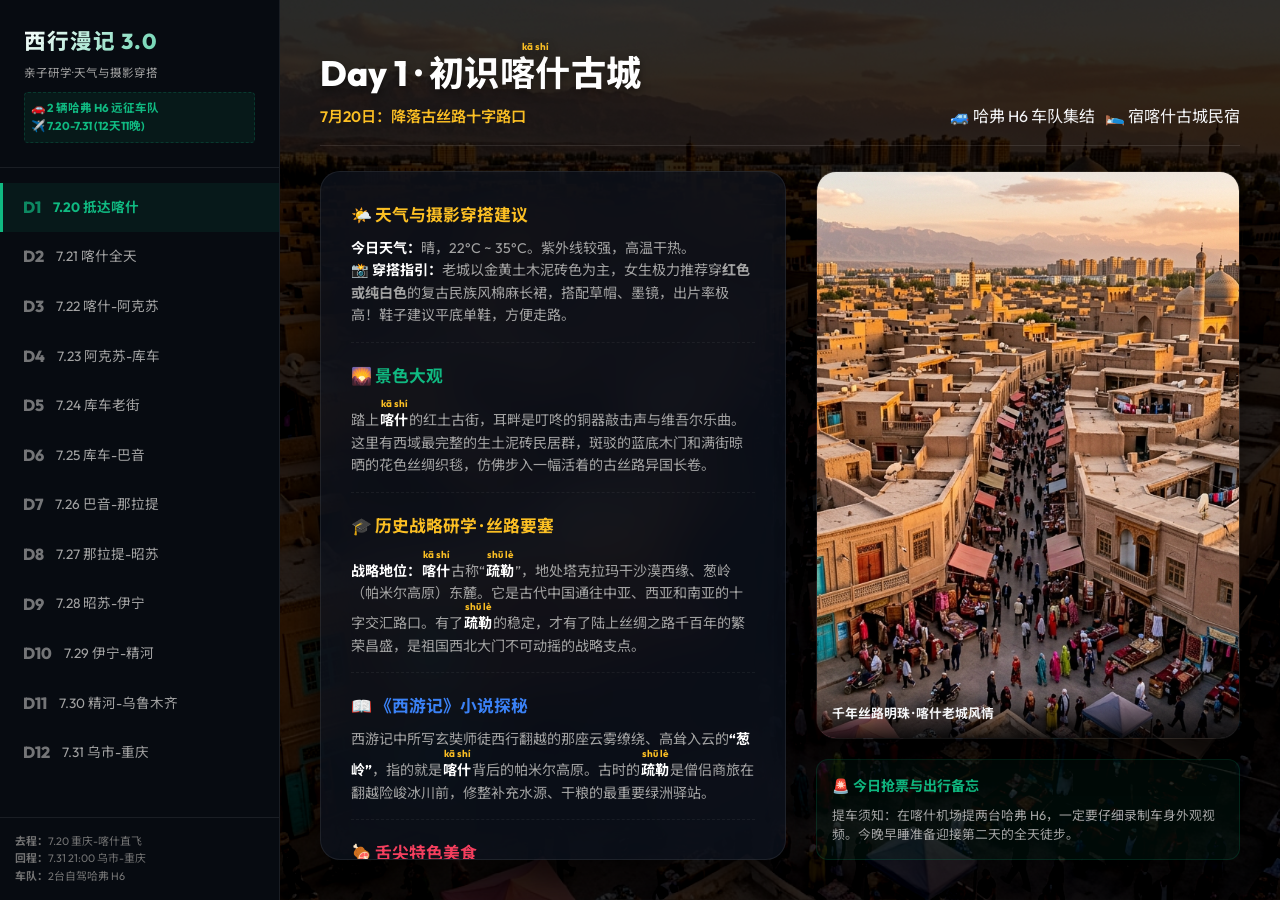
==== commit 399e61c2: "feat: integrate phonetic pinyin ruby tags for children and daily weather & fashion guides for photog" ====
--- a/index.html
+++ b/index.html
@@ -4,9 +4,26 @@
   <meta charset="UTF-8">
   <meta name="viewport" content="width=device-width, initial-scale=1.0">
   <title>西行漫记 · 新疆 12 日亲子研学自驾指南</title>
-  <meta name="description" content="10人新疆自驾亲子历史地理西游记研学看板">
+  <meta name="description" content="10人新疆自驾亲子历史地理西游记研学与穿搭天气指南">
   <link rel="stylesheet" href="styles.css">
   <link href="https://fonts.googleapis.com/css2?family=Outfit:wght@300;400;600;800&family=Noto+Sans+SC:wght@300;400;700;900&display=swap" rel="stylesheet">
+  <style>
+    /* 加强拼音 ruby 标签排版，防止行距错乱 */
+    ruby {
+      ruby-position: over;
+      ruby-align: center;
+      margin: 0 1px;
+      font-weight: 700;
+      color: #ffffff;
+    }
+    rt {
+      font-size: 0.62rem;
+      color: var(--secondary);
+      letter-spacing: 0px;
+      padding-bottom: 2px;
+      font-family: 'Outfit', sans-serif;
+    }
+  </style>
 </head>
 <body>
 
@@ -16,7 +33,7 @@
     <aside class="sidebar">
       <div class="sidebar-header">
         <h1>西行漫记 3.0</h1>
-        <p>亲子历史·地理·西游研学自驾</p>
+        <p>亲子研学·天气与摄影穿搭</p>
         <div style="margin-top: 10px; font-size: 0.72rem; color: var(--primary); font-weight: bold; background: rgba(16, 185, 129, 0.08); padding: 6px; border-radius: 4px; border: 1px dashed rgba(16, 185, 129, 0.2);">
           🚗 2 辆哈弗 H6 远征车队<br>
           ✈️ 7.20-7.31 (12天11晚)
@@ -73,24 +90,22 @@
         </li>
       </ul>
       
-      <!-- 航班与交通说明页脚 -->
       <div style="margin-top: auto; padding: 15px; font-size: 0.68rem; color: var(--text-muted); border-top: 1px solid var(--panel-border);">
-        <strong>去程航班：</strong>7.20 重庆-喀什直飞<br>
-        <strong>回程航班：</strong>7.31 21:00 乌市-重庆<br>
-        <strong>租车返还：</strong>喀什取，乌市机场还
+        <strong>去程：</strong>7.20 重庆-喀什直飞<br>
+        <strong>回程：</strong>7.31 21:00 乌市-重庆<br>
+        <strong>车队：</strong>2台自驾哈弗 H6
       </div>
     </aside>
 
     <!-- 右侧展示舞台 -->
     <main class="deck-stage">
-      <!-- 动态变化背景层 -->
       <div class="stage-bg" id="stage-bg" style="background-image: url('images/kashgar.jpg');"></div>
 
       <!-- Slide 1: Day 1 -->
       <div id="slide-1" class="slide-content">
         <div class="slide-header">
           <div class="header-title">
-            <h2>Day 1 · 初识喀什古城</h2>
+            <h2>Day 1 · 初识<ruby>喀什<rt>kā shí</rt></ruby>古城</h2>
             <p>7月20日：降落古丝路十字路口</p>
           </div>
           <div class="header-meta">
@@ -101,16 +116,20 @@
         <div class="slide-grid">
           <div class="研学-panel">
             <div class="section-block">
-              <h3 class="section-title title-scenic">🌄 景色大观</h3>
-              <p class="section-desc">踏上喀什的红土古街，耳畔是叮咚的铜器敲击声与维吾尔乐曲。这里有西域最完整的生土泥砖民居群，斑驳的蓝底木门和满街晾晒的花色丝绸织毯，仿佛步入一幅活着的古丝路异国长卷。</p>
+              <h3 class="section-title title-history">🌤️ 天气与摄影穿搭建议</h3>
+              <p class="section-desc"><strong>今日天气：</strong>晴，22°C ~ 35°C。紫外线较强，高温干热。<br><strong>📸 穿搭指引：</strong>老城以金黄土木泥砖色为主，女生极力推荐穿<b>红色或纯白色</b>的复古民族风棉麻长裙，搭配草帽、墨镜，出片率极高！鞋子建议平底单鞋，方便走路。</p>
+            </div>
+            <div class="section-block">
+              <h3 class="section-title title-scenic">🌄 景色大观</h3>
+              <p class="section-desc">踏上<ruby>喀什<rt>kā shí</rt></ruby>的红土古街，耳畔是叮咚的铜器敲击声与维吾尔乐曲。这里有西域最完整的生土泥砖民居群，斑驳的蓝底木门和满街晾晒的花色丝绸织毯，仿佛步入一幅活着的古丝路异国长卷。</p>
             </div>
             <div class="section-block">
               <h3 class="section-title title-history">🎓 历史战略研学 · 丝路要塞</h3>
-              <p class="section-desc"><strong>战略地位：</strong>喀什古称“疏勒”，地处塔克拉玛干沙漠西缘、葱岭（帕米尔高原）东麓。它是古代中国通往中亚、西亚和南亚的十字交汇路口。有了疏勒的稳定，才有了陆上丝绸之路千百年的繁荣昌盛，是祖国西北大门不可动摇的战略支点。</p>
+              <p class="section-desc"><strong>战略地位：</strong><ruby>喀什<rt>kā shí</rt></ruby>古称“<ruby>疏勒<rt>shū lè</rt></ruby>”，地处塔克拉玛干沙漠西缘、葱岭（帕米尔高原）东麓。它是古代中国通往中亚、西亚和南亚的十字交汇路口。有了<ruby>疏勒<rt>shū lè</rt></ruby>的稳定，才有了陆上丝绸之路千百年的繁荣昌盛，是祖国西北大门不可动摇的战略支点。</p>
             </div>
             <div class="section-block">
               <h3 class="section-title title-novel">📖 《西游记》小说探秘</h3>
-              <p class="section-desc">西游记中所写玄奘师徒西行翻越的那座云雾缭绕、高耸入云的<strong>“葱岭”</strong>，指的就是喀什背后的帕米尔高原。古时的疏勒（喀什）是僧侣商旅在翻越险峻冰川前，修整补充水源、干粮的最重要绿洲驿站。</p>
+              <p class="section-desc">西游记中所写玄奘师徒西行翻越的那座云雾缭绕、高耸入云的<strong>“葱岭”</strong>，指的就是<ruby>喀什<rt>kā shí</rt></ruby>背后的帕米尔高原。古时的<ruby>疏勒<rt>shū lè</rt></ruby>是僧侣商旅在翻越险峻冰川前，修整补充水源、干粮的最重要绿洲驿站。</p>
             </div>
             <div class="section-block">
               <h3 class="section-title title-food">🍖 舌尖特色美食</h3>
@@ -120,7 +139,7 @@
           <div class="visual-panel">
             <div class="visual-image-box">
               <img src="images/kashgar.jpg" alt="喀什古城">
-              <div class="visual-image-caption">千年丝路明珠 · 喀什老街风情</div>
+              <div class="visual-image-caption">千年丝路明珠 · 喀什老城风情</div>
             </div>
             <div class="visual-reminders">
               <h4>🚨 今日抢票与出行备忘</h4>
@@ -134,7 +153,7 @@
       <div id="slide-2" class="slide-content" style="display: none;">
         <div class="slide-header">
           <div class="header-title">
-            <h2>Day 2 · 喀什古城深度体验</h2>
+            <h2>Day 2 · <ruby>喀什<rt>kā shí</rt></ruby>古城深度体验</h2>
             <p>7月21日：百年茶馆的悠闲与大巴扎的沸腾</p>
           </div>
           <div class="header-meta">
@@ -145,16 +164,20 @@
         <div class="slide-grid">
           <div class="研学-panel">
             <div class="section-block">
-              <h3 class="section-title title-scenic">🌄 景色大观</h3>
-              <p class="section-desc">漫步彩虹巷与布袋巷，黄土墙上爬满了碧绿的葡萄藤。中午阳光斜射进雕花窗格，老茶馆里维吾尔族老人弹奏着热瓦普，与满院茶香融为一体。昆仑塔在傍晚亮起金光，犹如一座守护荒漠的航标。</p>
+              <h3 class="section-title title-history">🌤️ 天气与摄影穿搭建议</h3>
+              <p class="section-desc"><strong>今日天气：</strong>晴间多云，23°C ~ 34°C。紫外线强，下午偏热。<br><strong>📸 穿搭指引：</strong>由于要在茶馆和巴扎拍照，推荐穿<b>亮黄色、橙色或宝蓝色</b>的衣服，在蓝天和木雕砖墙衬托下色彩对比度极高！建议穿舒适透气的平底运动鞋，今天走路较多。</p>
+            </div>
+            <div class="section-block">
+              <h3 class="section-title title-scenic">🌄 景色大观</h3>
+              <p class="section-desc">漫步西城彩虹巷与布袋巷，黄土墙上爬满了碧绿的葡萄藤。中午阳光斜射进雕花窗格，老茶馆里老人们弹奏着热瓦普，与满院茶香融为一体。昆仑塔在傍晚亮起金光，犹如一座守护荒漠的航标。</p>
             </div>
             <div class="section-block">
               <h3 class="section-title title-history">🎓 历史战略研学 · 班超定西域</h3>
-              <p class="section-desc"><strong>爱国史诗：</strong>东汉英雄<strong>班超</strong>“投笔从戎”，率领 36 勇士出使西域，在疏勒（喀什）驻守并抚绥西域各族长达三十年。他多次以寡敌众，平定动乱，重新打通被匈奴阻断的丝绸之路，展现了坚韧不拔的爱国热血与非凡的战略智慧。</p>
+              <p class="section-desc"><strong>爱国史诗：</strong>东汉英雄<strong>班超</strong>“投笔从戎”，率领 36 勇士出使西域，在<ruby>疏勒<rt>shū lè</rt></ruby>（<ruby>喀什<rt>kā shí</rt></ruby>）驻守并抚绥西域各族长达三十年。他多次以寡敌众，平定动乱，重新打通被匈奴阻断的丝绸之路，展现了坚韧不拔的爱国热血与非凡的战略智慧。</p>
             </div>
             <div class="section-block">
               <h3 class="section-title title-novel">📖 《西游记》小说探秘</h3>
-              <p class="section-desc">真实历史中的<strong>玄奘法师</strong>（唐僧原型）在西行求法取经归国途中，曾在疏勒（喀什）停留讲经。古城中高耸的土筑台基和佛寺遗址，默默见证了这位伟大的旅行家和译经大师的足迹。</p>
+              <p class="section-desc">真实历史中的<strong>玄奘法师</strong>（唐僧原型）在西行求法取经归国途中，曾在<ruby>疏勒<rt>shū lè</rt></ruby>停留讲经。古城中高耸的土筑台基和佛寺遗址，默默见证了这位伟大的旅行家和译经大师的足迹。</p>
             </div>
             <div class="section-block">
               <h3 class="section-title title-food">🍖 舌尖特色美食</h3>
@@ -164,11 +187,11 @@
           <div class="visual-panel">
             <div class="visual-image-box">
               <img src="images/kashgar.jpg" alt="古城西城">
-              <div class="visual-image-caption">艾提尕尔广场与百年老茶馆</div>
-            </div>
-            <div class="visual-reminders">
-              <h4>🚨 今日抢票与出行备忘</h4>
-              <p>门票说明：<strong>艾提尕尔清真寺门票现场购买即可</strong>，昆仑塔门票可现场或微信小程序买。</p>
+              <div class="visual-image-caption">艾提<ruby>尕<rt>gǎ</rt></ruby>尔广场与百年老茶馆</div>
+            </div>
+            <div class="visual-reminders">
+              <h4>🚨 今日抢票与出行备忘</h4>
+              <p>门票说明：<strong>艾提<ruby>尕<rt>gǎ</rt></ruby>尔清真寺门票现场购买即可</strong>，昆仑塔门票可现场或微信小程序买。</p>
             </div>
           </div>
         </div>
@@ -179,7 +202,7 @@
         <div class="slide-header">
           <div class="header-title">
             <h2>Day 3 · 红砂烈火的戈壁之路</h2>
-            <p>7月22日：喀什 ➡️ 柯坪红沙漠 ➡️ 阿克苏</p>
+            <p>7月22日：喀什 ➡️ <ruby>柯坪<rt>kē píng</rt></ruby>红沙漠 ➡️ 阿克苏</p>
           </div>
           <div class="header-meta">
             <span class="badge primary">🚗 约 370km · 4.5h</span>
@@ -189,16 +212,20 @@
         <div class="slide-grid">
           <div class="研学-panel">
             <div class="section-block">
-              <h3 class="section-title title-scenic">🌄 景色大观</h3>
-              <p class="section-desc">公路两侧从荒漠渐渐化作火红的世界。柯坪红沙漠是中国唯一的红砂荒漠，在艳阳高照下，每一座红色的沙丘都像是跃动的火苗，与湛蓝的苍穹形成极强烈的色彩对比。</p>
+              <h3 class="section-title title-history">🌤️ 天气与摄影穿搭建议</h3>
+              <p class="section-desc"><strong>今日天气：</strong>晴天，24°C ~ 36°C。沙漠温度极高，空气干热。<br><strong>📸 穿搭指引：</strong>在沙漠中拍照，<b>纯白色</b>衣服是永远的经典，或者选择<b>酷黑色、军绿色</b>的机能工装风，跟红色沙丘产生极致反差美。切记备好防晒衣防晒帽，沙里风大，穿带防沙脚套的轻便鞋。</p>
+            </div>
+            <div class="section-block">
+              <h3 class="section-title title-scenic">🌄 景色大观</h3>
+              <p class="section-desc">公路两侧从荒漠渐渐化作火红的世界。<ruby>柯坪<rt>kē píng</rt></ruby>红沙漠是中国唯一的红砂荒漠，在艳阳高照下，每一座红色的沙丘都像是跃动的火苗，与湛蓝的苍穹形成极强烈的色彩对比。</p>
             </div>
             <div class="section-block">
               <h3 class="section-title title-history">🎓 历史战略研学 · 红色戈壁与丝路烽燧</h3>
-              <p class="section-desc"><strong>地理与战略：</strong>柯坪县境内分布着大量泛红的碎石荒漠与雅丹红层，是古丝绸之路北道的交通要道。这里的红沙由红泥岩与砂岩风化而成。古代戍边将士就是依靠在这片红色赤地中修筑烽火台，为商旅指引水源，保卫丝路安全。</p>
+              <p class="section-desc"><strong>地理与战略：</strong><ruby>柯坪<rt>kē píng</rt></ruby>县境内分布着大量泛红的碎石荒漠与雅丹红层，是古丝绸之路北道的交通要道。这里的红沙由红泥岩与砂岩风化而成。古代戍边将士就是依靠在这片红色赤地中修筑<ruby>烽燧<rt>fēng suì</rt></ruby>（烽火台），为商旅指引水源，保卫丝路安全。</p>
             </div>
             <div class="section-block">
               <h3 class="section-title title-novel">📖 《西游记》小说探秘</h3>
-              <p class="section-desc">看见那一连绵无际、在太阳下发光的红砂世界，孩子们会脱口而出西游记里的<strong>“火焰山”</strong>。虽然真正的火焰山遗址在吐鲁番，但柯坪红沙漠的奇幻红色地貌，能让孩子完美带入孙悟空向铁扇公主借芭蕉扇扇灭熊熊烈火的经典场景！</p>
+              <p class="section-desc">看见那一连绵无际、在太阳下发光的红砂世界，孩子们会脱口而出西游记里的<strong>“火焰山”</strong>。虽然真正的火焰山遗址在吐鲁番，但<ruby>柯坪<rt>kē píng</rt></ruby>红沙漠的奇幻红色地貌，能让孩子完美带入孙悟空向铁扇公主借芭蕉扇扇灭熊熊烈火的经典场景！</p>
             </div>
             <div class="section-block">
               <h3 class="section-title title-food">🍖 舌尖特色美食</h3>
@@ -212,7 +239,7 @@
             </div>
             <div class="visual-reminders">
               <h4>🚨 今日抢票与出行备忘</h4>
-              <p>门票与抢票：<strong>红沙漠景区门票在现场购买即可</strong>。<br><strong style="color: var(--secondary);">⚠️ 极重要：今天必须在大众点评上提前订好明天天山托木尔温宿大峡谷的门票！</strong></p>
+              <p>门票与抢票：<strong>红沙漠景区门票在现场购买即可</strong>。<br><strong style="color: var(--secondary);">⚠️ 极重要：今天必须在大众点评上提前订好明天温宿大峡谷的门票！</strong></p>
             </div>
           </div>
         </div>
@@ -223,7 +250,7 @@
         <div class="slide-header">
           <div class="header-title">
             <h2>Day 4 · 震撼的地球伤痕</h2>
-            <p>7月23日：阿克苏 ➡️ 温宿大峡谷 ➡️ 烈焰泉 ➡️ 库车</p>
+            <p>7月23日：阿克苏 ➡️ <ruby>温宿<rt>wēn sù</rt></ruby>大峡谷 ➡️ 烈焰泉 ➡️ 库车</p>
           </div>
           <div class="header-meta">
             <span class="badge primary">🚗 约 220km · 3h</span>
@@ -233,12 +260,16 @@
         <div class="slide-grid">
           <div class="研学-panel">
             <div class="section-block">
-              <h3 class="section-title title-scenic">🌄 景色大观</h3>
-              <p class="section-desc">高耸入云的红色陡峭岩壁如神剑劈开大地，峡谷最窄处只漏出一线天光。在烈日下，坚韧的“不死胡杨”在干涸开裂的红土河道旁舒展着虬枝，展现出极其悲壮沧桑的生命之美。</p>
+              <h3 class="section-title title-history">🌤️ 天气与摄影穿搭建议</h3>
+              <p class="section-desc"><strong>今日天气：</strong>晴，22°C ~ 34°C。峡谷内光线折射强，避风处闷热。<br><strong>📸 穿搭指引：</strong>红色峡谷雄伟深邃，<b>亮红色或亮橘色</b>的冲锋衣、卫衣或运动T恤能让你在谷底拍出绝美的“国家地理大片”即视感！请**必须穿厚底、高帮的防滑运动鞋或登山鞋**，谷底全是细沙和乱石，保护好脚踝。</p>
+            </div>
+            <div class="section-block">
+              <h3 class="section-title title-scenic">🌄 景色大观</h3>
+              <p class="section-desc">高耸入云的红色陡峭岩壁如神剑劈开大地，峡谷最窄处只漏出一线天光。在烈日下，坚韧的“不死胡杨”在干涸开裂的红土河道旁舒展着筑枝，展现出极其悲壮沧桑的生命之美。</p>
             </div>
             <div class="section-block">
               <h3 class="section-title title-history">🎓 历史战略研学 · 天山最高峰托木尔的地质史</h3>
-              <p class="section-desc"><strong>科学研学：</strong>温宿大峡谷位于天山最高峰——托木尔峰（海拔 7443 米）南麓。它是数亿年来由于喜马拉雅造山运动导致地壳剧烈上升、加上天山冰川融水和山洪剧烈切割冲刷形成的“地质博物馆”。红砂绝壁的层理，刻录着地质变迁的壮丽史诗。</p>
+              <p class="section-desc"><strong>科学研学：</strong><ruby>温宿<rt>wēn sù</rt></ruby>大峡谷位于天山最高峰——<ruby>托木尔<rt>tuō mù ěr</rt></ruby>峰（海拔 7443 米）南麓。它是数亿年来由于喜马拉雅造山运动导致地壳剧烈上升、加上天山冰川融水和山洪剧烈切割冲刷形成的“地质博物馆”。红砂绝壁的层理，刻录着地质变迁的壮丽史诗。</p>
             </div>
             <div class="section-block">
               <h3 class="section-title title-novel">📖 《西游记》小说探秘</h3>
@@ -277,16 +308,20 @@
         <div class="slide-grid">
           <div class="研学-panel">
             <div class="section-block">
+              <h3 class="section-title title-history">🌤️ 天气与摄影穿搭建议</h3>
+              <p class="section-desc"><strong>今日天气：</strong>晴转多云，22°C ~ 33°C。光照适中，傍晚非常舒服。<br><strong>📸 穿搭指引：</strong>老城民居和王府有很多粉蓝、浅粉色的门窗雕花，推荐穿<b>姜黄色、纯白色或翠绿色</b>的波西米亚风格棉麻长裙，搭配精致的耳环，在斑驳的墙壁旁极具胶片故事感。穿休闲鞋或凉鞋即可。</p>
+            </div>
+            <div class="section-block">
               <h3 class="section-title title-scenic">🌄 景色大观</h3>
               <p class="section-desc">清晨的库车热斯坦老街泛着金光，沿街每扇维吾尔雕花大门都漆着孔雀绿与天空蓝。两旁是卖铜壶和手工大馕的传统作坊，微风吹过，半空中洋溢着成熟无花果的清甜香味。</p>
             </div>
             <div class="section-block">
               <h3 class="section-title title-history">🎓 历史战略研学 · 丝路第一烽与文化融汇</h3>
-              <p class="section-desc"><strong>战略地位：</strong>库车古称“龟兹（qiū cí）”，是西域三十六国中的大国，汉代西域都护府也曾设于此。库车王府保留了古城墙和汉唐遗风，它与附近的克孜尔尕哈烽燧（丝路第一烽）共同构筑了古代汉朝保卫边疆、维护各民族大融合与丝路畅通的钢铁防御系统。</p>
+              <p class="section-desc"><strong>战略地位：</strong>库车古称“<ruby>龟兹<rt>qiū cí</rt></ruby>”，是西域三十六国中的大国，汉代西域都护府也曾设于此。库车王府保留了古城墙和汉唐遗风，它与附近的<ruby>克孜尔尕哈<rt>kè zī ěr gǎ hā</rt></ruby>烽燧（丝路第一烽）共同构筑了古代汉朝保卫边疆、维护各民族大融合与丝路畅通的钢铁防御系统。</p>
             </div>
             <div class="section-block">
               <h3 class="section-title title-novel">📖 《西游记》小说探秘 · 真正的女儿国</h3>
-              <p class="section-desc"><strong>《西游记》原著对照：</strong>库车市老城郊区的“苏巴什佛寺遗址”（又称昭怙厘大寺），正是西游记中<strong>“西梁女国”（女儿国）</strong>的历史原型！玄奘在其撰写的《大唐西域记》中曾详细描绘过这里佛教空前鼎盛的场面。流经古寺废墟的库车河，传说就是喝水受孕的<strong>“子母河”</strong>。</p>
+              <p class="section-desc"><strong>《西游记》原著对照：</strong>库车市老城郊区的“苏巴什佛寺遗址”（又称昭怙厘大寺），正是西游记中<strong>“西梁女国”（女儿国）</strong>的历史原型！<ruby>鸠摩罗什<rt>jiū mó luó shí</rt></ruby>曾在此讲经，玄奘在《大唐西域记》中曾详细描绘过这里佛教空前鼎盛的场面。流经古寺废墟的库车河，传说就是喝水受孕的<strong>“子母河”</strong>。</p>
             </div>
             <div class="section-block">
               <h3 class="section-title title-food">🍖 舌尖特色美食</h3>
@@ -321,16 +356,20 @@
         <div class="slide-grid">
           <div class="研学-panel">
             <div class="section-block">
+              <h3 class="section-title title-history">🌤️ 天气与摄影穿搭建议</h3>
+              <p class="section-desc"><strong>今日天气：</strong>天山山区多云偏冷，巴音落日山顶气温 8°C ~ 18°C。风大寒冷。<br><strong>📸 穿搭指引：</strong>由于一天之内海拔从1000米升高到近3000米，<b>强推“洋葱式穿衣”</b>。白天车上穿短袖或薄防晒衣；傍晚山顶风极冷，必须穿上<b>加绒冲锋衣、防风外套或轻薄羽绒服</b>。围一条亮色大披肩（如大红色或明黄色），不仅能挡风，拍九曲十八弯落日时也是绝美焦点！</p>
+            </div>
+            <div class="section-block">
               <h3 class="section-title title-scenic">🌄 景色大观</h3>
               <p class="section-desc">天山公路宛如巨龙在红色群峰与冰川间游走。大龙池如同天山怀抱里的一颗翡翠明珠。傍晚时分，巴音布鲁克辽阔的高山草甸上，开都河九曲十八弯在夕阳下折射出亮晶晶的光芒，美若幻境。</p>
             </div>
             <div class="section-block">
               <h3 class="section-title title-history">🎓 历史战略研学 · 渥巴锡土尔扈特部万里东归</h3>
-              <p class="section-desc"><strong>爱国史诗：</strong>乾隆年间，蒙古土尔扈特部首领<strong>渥巴锡</strong>，为了摆脱沙俄帝国的残酷压迫，率领近十七万族人克服围追堵截和重重天险，历时半年，行程万里，死伤过半，毅然重返祖国怀抱。这是一场震撼世界的爱国主义悲壮史诗。巴音布鲁克正是朝廷安置这支爱国部落的宝地。</p>
+              <p class="section-desc"><strong>爱国史诗：</strong>乾隆年间，蒙古土尔扈特部首领<ruby>渥<rt>wò</rt></ruby>巴锡，为了摆脱沙俄帝国的残酷压迫，率领近十七万族人克服围追堵截和重重天险，毅然重返祖国怀抱。这是一场震撼世界的爱国主义悲壮史诗。巴音布鲁克正是朝廷安置这支爱国部落的宝地。</p>
             </div>
             <div class="section-block">
               <h3 class="section-title title-novel">📖 《西游记》小说探秘 · 真正的通天河</h3>
-              <p class="section-desc"><strong>《西游记》原著对照：</strong>静静流经巴音布鲁克大草原、孕育了无数生命的开都河，正是西游记中那条浩瀚凶险、有老鼋驼师徒渡水的<strong>“通天河”</strong>！孩子们站在九曲十八弯前，可以指着那如银河落凡尘的河湾，大声讲述唐僧在通天河底打捞经书的传说。</p>
+              <p class="section-desc"><strong>《西游记》原著对照：</strong>静静流经巴音布鲁克大草原、孕育了无数生命的开都河，正是西游记中那条浩瀚意远、有老<ruby>鼋<rt>yuán</rt></ruby>驼师徒渡水的<strong>“通天河”</strong>！孩子们站在九曲十八弯前，可以指着那如银河落凡尘的河湾，大声讲述唐僧在通天河底打捞经书的传说。</p>
             </div>
             <div class="section-block">
               <h3 class="section-title title-food">🍖 舌尖特色美食</h3>
@@ -344,7 +383,7 @@
             </div>
             <div class="visual-reminders">
               <h4>🚨 今日抢票与出行备忘</h4>
-              <p>防寒警告：巴音布鲁克海拔约 2500 米，日落时间在晚上 21:00 左右，**山顶风大寒冷（可能降到10度以下）**！各家一定要在哈弗 H6 上备好冲锋衣和羽绒服，千万不能让孩子冻感冒！</p>
+              <p>防寒警告：巴音布鲁克海拔约 2500 米，日落时间在晚上 21:00 左右，**山顶风大寒冷**！各家一定要在哈弗 H6 上备好冲锋衣和羽绒服，千万不能让孩子冻感冒！</p>
             </div>
           </div>
         </div>
@@ -365,15 +404,19 @@
         <div class="slide-grid">
           <div class="研学-panel">
             <div class="section-block">
-              <h3 class="section-title title-scenic">🌄 景色大观</h3>
-              <p class="section-desc">山顶的空中草原野花烂漫，连绵的雪山仿佛触手可及。孩子们在草甸上牵马慢步，山谷里的哈萨克白色毡房冒着缕缕炊烟，马鞭声在辽阔的山谷里回荡，这才是最正宗的天山空中牧场。</p>
+              <h3 class="section-title title-history">🌤️ 天气与摄影穿搭建议</h3>
+              <p class="section-desc"><strong>今日天气：</strong>多云间晴，山顶温度 12°C ~ 24°C。山地气象多变，时晴时雨。<br><strong>📸 穿搭指引：</strong>高山草原背景是一望无际的翠绿与雪山，最适合穿<b>白色法式仙女风蕾丝长裙</b>，或者帅气的<b>牛仔外套配咖色牛仔帽、长靴</b>，非常上镜！另外，带一件轻便雨衣以防阵雨。</p>
+            </div>
+            <div class="section-block">
+              <h3 class="section-title title-scenic">🌄 景色大观</h3>
+              <p class="section-desc">山顶的空中草原野花烂漫，连绵的雪山仿佛触手可及。孩子们在草甸上由牧民牵马慢步，山谷里的哈萨克白色<ruby>毡<rt>zhān</rt></ruby>房冒着缕缕炊烟，马鞭声在辽阔的山谷里回荡，这才是最正宗的天山空中牧场。</p>
             </div>
             <div class="section-block">
               <h3 class="section-title title-history">🎓 历史战略研学 · 乌孙古国与解忧公主</h3>
               <p class="section-desc"><strong>战略外交与和亲：</strong>那拉提草原一带古属乌孙国。西汉时，汉武帝和汉宣帝时期，派<strong>解忧公主</strong>远嫁乌孙。解忧公主在乌孙生活了 50 多年，积极协助乌孙发展，稳固了西汉与西域各国的联盟，共同击退匈奴的侵扰。她是维护中华大统一和丝路安宁的伟大女性杰出代表。</p>
             </div>
             <div class="section-block">
-              <h3 class="section-title title-novel">📖 《西游记》小说探秘</h3>
+              <h3 class="section-title title-novel">📖 《西游记>》小说探秘</h3>
               <p class="section-desc">西游记里的仙界<strong>“瑶池”</strong>，相传就是西王母设蟠桃宴招待神仙的地方。孩子们看到那拉提雪山冰川融水汇聚成的高山溪流和山顶百花盛开、白云环绕的仙境，就会明白，这就是传说中西王母的“天山瑶池”在人间的写照。</p>
             </div>
             <div class="section-block">
@@ -409,16 +452,20 @@
         <div class="slide-grid">
           <div class="研学-panel">
             <div class="section-block">
+              <h3 class="section-title title-history">🌤️ 天气与摄影穿搭建议</h3>
+              <p class="section-desc"><strong>今日天气：</strong>多云偶有小雨，11°C ~ 22°C。高海拔气温较凉。<br><strong>📸 穿搭指引：</strong>由于昭苏野花和玉湖颜色丰富，建议穿<b>大红色、宝蓝色或鹅黄色</b>的防风冲锋衣或轻外套，上镜极显气色！在河滩湿地走动，建议穿<b>防雨靴、厚底防水户外鞋</b>，带好伞具。</p>
+            </div>
+            <div class="section-block">
               <h3 class="section-title title-scenic">🌄 景色大观</h3>
               <p class="section-desc">特克斯河在夕阳下化作一片波光粼粼的碎金，牧马人一声哨响，近百匹精壮的伊犁天马冲向激流，马蹄轰鸣、浪花遮天！而深藏天山峡谷的玉湖，湖水碧绿如一块被群山捧在掌心的羊脂美玉。</p>
             </div>
             <div class="section-block">
               <h3 class="section-title title-history">🎓 历史战略研学 · 汉武帝与西极天马</h3>
-              <p class="section-desc"><strong>强军历史：</strong>昭苏自古是“西极天马”的产地。西汉时期，汉武帝为了引进能征善战、耐力惊人的大宛马与乌孙马（天马），以改善中原马政、击败北方匈奴。汉武帝曾作《天马歌》赞美它。这些良马在河谷奔腾的场景，印证了我国古代为了国家安全、积极提升国防骑兵战力的伟大决心。</p>
+              <p class="section-desc"><strong>强军历史：</strong>昭苏自古是“西极天马”的产地。西汉时期，汉武帝为了引进能征善战、耐力惊人的天马，以改善中原马政、击败北方匈奴。汉武帝曾作《天马歌》赞美它。这些良马在河谷奔腾的场景，印证了我国古代为了国家安全、积极提升国防骑兵战力的伟大决心。</p>
             </div>
             <div class="section-block">
               <h3 class="section-title title-novel">📖 《西游记》小说探秘 · 寻找避马瘟</h3>
-              <p class="section-desc"><strong>《西游记》趣味对照：</strong>孙悟空在天庭曾担任过官职<strong>“弼马温”</strong>，专门负责管理天庭的十万天马。孩子们在昭苏湿地公园看到万马奔腾、溅水嬉戏的浩瀚场景，可以逗逗他们：“你看，是不是孙悟空把天庭的御马放下了凡尘，在特克斯河洗澡呢？”</p>
+              <p class="section-desc"><strong>《西游记》趣味对照：</strong>孙悟空在天庭曾担任过官职<strong>“避马瘟”</strong>（大圣常戏称其官为弼马温），管理御马。孩子们看到万马奔腾、溅水嬉戏的场景，可以逗逗他们：“你看，是不是孙悟空把天庭的御马放下了凡尘，在特克斯河洗澡呢？”</p>
             </div>
             <div class="section-block">
               <h3 class="section-title title-food">🍖 舌尖特色美食</h3>
@@ -443,7 +490,7 @@
         <div class="slide-header">
           <div class="header-title">
             <h2>Day 9 · 挑战小独库与伊宁街风</h2>
-            <p>7月28日：昭苏 ➡️ 伊昭公路 ➡️ 伊宁六星街、喀赞其</p>
+            <p>7月28日：昭苏 ➡️ 伊昭公路 ➡️ 伊宁六星街、<ruby>喀赞其<rt>kā zàn qí</rt></ruby></p>
           </div>
           <div class="header-meta">
             <span class="badge primary">🚗 约 140km · 2h</span>
@@ -453,8 +500,12 @@
         <div class="slide-grid">
           <div class="研学-panel">
             <div class="section-block">
-              <h3 class="section-title title-scenic">🌄 景色大观</h3>
-              <p class="section-desc">伊昭公路山路高陡，云杉林在云雾中若隐若现。下山后进入伊宁六星街，淡蓝与明黄相间的俄罗斯风情街区里，琴声阵阵。喀赞其的小院落里，孩子们可以乘坐传统的“哈迪克”马车，穿行在彩色的异域童话世界中。</p>
+              <h3 class="section-title title-history">🌤️ 天气与摄影穿搭建议</h3>
+              <p class="section-desc"><strong>今日天气：</strong>晴，18°C ~ 30°C。温度宜人，紫外线中等。<br><strong>📸 穿搭指引：</strong>由于六星街和喀赞其有大量的蒂芙尼蓝、孔雀蓝墙面，穿<b>白底碎花裙、天空蓝长裙、或淡黄色上衣</b>搭配罗马鞋，戴一顶蕾丝草帽，出镜如同漫步在北非摩洛哥的蓝色小镇中，简直绝美！</p>
+            </div>
+            <div class="section-block">
+              <h3 class="section-title title-scenic">🌄 景色大观</h3>
+              <p class="section-desc">伊昭公路山路高陡，云杉林在云雾中若隐若现。下山后进入伊宁六星街，淡蓝与明黄相间的俄罗斯风情街区里，琴声阵阵。<ruby>喀赞其<rt>kā zàn qí</rt></ruby>的小院落里，孩子们可以乘坐传统的“哈迪克”马车，穿行在彩色的异域童话世界中。</p>
             </div>
             <div class="section-block">
               <h3 class="section-title title-history">🎓 历史战略研学 · 林则徐与惠宁渠</h3>
@@ -462,11 +513,11 @@
             </div>
             <div class="section-block">
               <h3 class="section-title title-novel">📖 《西游记》小说探秘</h3>
-              <p class="section-desc">伊犁河谷充沛的降水使得草木茂盛，古代中原人曾认为这里是西天极乐的边缘。喀赞其街区里那些五彩斑斓的彩色拱门与葡萄架下的木榻，非常神似西游记小说中那些神仙大能居住的西域异国城邦。</p>
-            </div>
-            <div class="section-block">
-              <h3 class="section-title title-food">🍖 舌尖特色美食</h3>
-              <p class="section-desc"><strong>古兰丹姆冰淇淋：</strong>六星街的网红地标，手工坚果冰淇淋甜而不腻，孩子们的最爱；晚餐可以去喀赞其品尝手工拉条子大盘鸡。</p>
+              <p class="section-desc">伊犁河谷充沛的降水使得草木茂盛，古代中原人曾认为这里是西天极乐的边缘。<ruby>喀赞其<rt>kā zàn qí</rt></ruby>街区里那些五彩斑斓的彩色拱门与葡萄架下的木榻，非常神似西游记小说中那些神仙大能居住的西域异国城邦。</p>
+            </div>
+            <div class="section-block">
+              <h3 class="section-title title-food">🍖 舌尖特色美食</h3>
+              <p class="section-desc"><strong>古兰丹姆冰淇淋：</strong>六星街的网红地标，手工坚果冰淇淋甜而不腻，孩子们的最爱；晚餐可以去六星街品尝手工拉条子大盘鸡。</p>
             </div>
           </div>
           <div class="visual-panel">
@@ -497,12 +548,16 @@
         <div class="slide-grid">
           <div class="研学-panel">
             <div class="section-block">
-              <h3 class="section-title title-scenic">🌄 景色大观</h3>
-              <p class="section-desc">赛里木湖幽蓝的湖水与高耸的天山冰川完美重叠，环湖的草地上野花盛开。在亲水滩，洁白优雅的野生白天鹅在水晶般透明的湖水里戏水游玩。果子沟大桥巍峨地耸立在深谷之间，山路九曲，雄伟震撼。</p>
+              <h3 class="section-title title-history">🌤️ 天气与摄影穿搭建议</h3>
+              <p class="section-desc"><strong>今日天气：</strong>多云转晴，赛里木湖湖面风大较冷，水温极凉。温度 10°C ~ 20°C。<br><strong>📸 穿搭指引：</strong>赛里木湖深邃湛蓝，<b>大红色、纯白色、鹅黄色</b>的防风大风衣或长裙最为夺目，风吹裙摆拍照神性拉满！一定要备一件<b>加绒外套或防风衣</b>，不拍照的时候套在外面防风，墨镜也是抗水面折射强光的必备好物。</p>
+            </div>
+            <div class="section-block">
+              <h3 class="section-title title-scenic">🌄 景色大观</h3>
+              <p class="section-desc">赛里木湖幽蓝的湖水与高耸的天山冰川完美重叠，环湖的草地上野花盛开。在亲水滩，洁白优雅的野生白天鹅在水晶般透明的湖水里戏水游玩。果子沟大桥巍峨地耸立在盘山深谷之间，山路九曲，雄伟震撼。</p>
             </div>
             <div class="section-block">
               <h3 class="section-title title-history">🎓 历史战略研学 · 最后一滴眼泪的地理成因</h3>
-              <p class="section-desc"><strong>科学研学：</strong>赛里木湖被称为“大西洋最后一滴眼泪”。因为它是大西洋暖湿气流顺着西风带一路向东行进到这里，受到庞大的天山山脉阻挡，被迫抬升降水，从而在这个海拔 2073 米的高山盆地中汇聚形成的冷水微咸湖。它是天山山脉的一颗璀璨的高山明珠。</p>
+              <p class="section-desc"><strong>科学研学：</strong>赛里木湖被称为“大西洋最后一滴眼泪”。因为它是大西洋暖湿气流顺着西风带一路向东行进到这里，受到庞大的天山山脉阻挡，被迫抬升降水，从而在这个海拔 2073 米的高山盆地中汇聚形成的冷水微咸湖。它是天山山区的一颗璀璨的高山明珠。</p>
             </div>
             <div class="section-block">
               <h3 class="section-title title-novel">📖 《西游记》小说探秘</h3>
@@ -520,7 +575,7 @@
             </div>
             <div class="visual-reminders">
               <h4>🚨 今日抢票与出行备忘</h4>
-              <p>入园贴士：赛里木湖支持自驾车直接买票开入，**我们本次走北门临时入口入园**，按照逆时针路线环湖游玩。果子沟大桥只能在公路服务区观景台远眺拍照，严禁在桥面上停车！</p>
+              <p>入园贴士：赛里木湖支持自驾车直接买票开入，**我们本次走北门临时入口入园**，按照逆时针路线环湖游玩。果子沟大桥只能在公路服务区观景台远远拍照，严禁在桥面上停车！</p>
             </div>
           </div>
         </div>
@@ -531,7 +586,7 @@
         <div class="slide-header">
           <div class="header-title">
             <h2>Day 11 · 穿越奇迹之路与彩红丹霞</h2>
-            <p>7月30日：精河 ➡️ 独库北段 ➡️ 安集海大峡谷 ➡️ S101 ➡️ 乌鲁木齐</p>
+            <p>7月30日：精河 ➡️ 独库北段 ➡️ 安集海 ➡️ 乌鲁木齐</p>
           </div>
           <div class="header-meta">
             <span class="badge primary">🚗 约 420km · 6.5h</span>
@@ -541,20 +596,24 @@
         <div class="slide-grid">
           <div class="研学-panel">
             <div class="section-block">
-              <h3 class="section-title title-scenic">🌄 景色大观</h3>
-              <p class="section-desc">安集海大峡谷如大地的裂痕，五彩斑斓的悬崖峭壁下是如血管般纵横的水流。S101 百里丹霞公路两侧，彩虹一般的褶皱山体在落日余晖中仿佛被神明泼上了五彩墨汁，变幻万千。</p>
+              <h3 class="section-title title-history">🌤️ 天气与摄影穿搭建议</h3>
+              <p class="section-desc"><strong>今日天气：</strong>多云转晴，峡谷山口风力达 5-6级，气温 15°C ~ 32°C。傍晚渐热。<br><strong>📸 穿搭指引：</strong>由于今天要开车跑长途加跨越险峻公路，舒适第一，推荐<b>宽松棉质T恤加黑色运动束脚裤，配运动鞋</b>。在安集海大峡谷边缘风极狂野，戴上兜帽风衣或者加一件<b>亮黄色连帽防风外套</b>，能够防大风的同时与深渊背景形成极好的视觉呼应。</p>
+            </div>
+            <div class="section-block">
+              <h3 class="section-title title-scenic">🌄 景色大观</h3>
+              <p class="section-desc">安集海大峡谷如大地的裂痕，五彩斑斓的悬崖峭壁下是如血管般纵横的水流。S101 百里丹霞公路两侧，彩虹一般的<ruby>褶皱<rt>zhě zhòu</rt></ruby>山体在落日余晖中仿佛被神明泼上了五彩墨汁，变幻万千。</p>
             </div>
             <div class="section-block">
               <h3 class="section-title title-history">🎓 历史战略研学 · 独库公路革命筑路烈士英雄史</h3>
-              <p class="section-desc"><strong>奉献与爱国：</strong>修筑天山南北动脉独库公路的艰苦战斗中，共有 **168 位** 铁道兵解放军战士因为雪崩、塌方献出了年轻生命。平均每铺就一公里的柏油路，就有接近一位年轻战士牺牲，他们长眠在乔尔玛烈士陵园。向孩子们讲述这段不朽的爱国奉献史，能让他们体会到今天幸福生活的来之不易。</p>
+              <p class="section-desc"><strong>奉献与爱国：</strong>修筑天山南北动脉独库公路的艰苦战斗中，共有 **168 位** 铁道兵解放军战士因为雪崩、塌方献出了年轻生命。平均每铺就一公里的柏油路，就有接近一位年轻战士牺牲，他们长眠在乔尔玛烈士陵园。向孩子们讲述这段不朽的爱国奉献史，能让他们体会到今天公路通车奇迹的来之不易。</p>
             </div>
             <div class="section-block">
               <h3 class="section-title title-novel">📖 《西游记》小说探秘</h3>
-              <p class="section-desc">S101 百里丹霞和安集海大峡谷那些扭曲、变色、层理分明的七彩土丘与深邃峡谷，简直就是西游记中妖怪洞府周围那怪石嶙峋、万壑争流的魔幻世界，能极大地激发孩子们对地质科学的好奇与探索欲。</p>
-            </div>
-            <div class="section-block">
-              <h3 class="section-title title-food">🍖 舌尖特色美食</h3>
-              <p class="section-desc"><strong>乌市美食：</strong>抵达乌鲁木齐后，晚上安排一次盛大的新疆大餐。大盘鸡、羊肉串、手抓饭，庆祝我们这趟远征大环线即将圆满收官！</p>
+              <p class="section-desc">S101 百里丹霞和安集海大峡谷那些扭曲、变色、层理分明的七彩土丘与深邃峡谷，简直就是西游记中妖怪洞府周围那怪石林立、万<ruby>壑<rt>hè</rt></ruby>争流的魔幻地貌，能极大地激发孩子们对地质科学的好奇与探索欲。</p>
+            </div>
+            <div class="section-block">
+              <h3 class="section-title title-food">🍖 舌尖特色美食</h3>
+              <p class="section-desc"><strong>乌市大餐：</strong>抵达乌鲁木齐后，晚上安排一次盛大的新疆大餐。大盘鸡、羊肉串、手抓饭，庆祝我们这趟远征大环线即将圆满收官！</p>
             </div>
           </div>
           <div class="visual-panel">
@@ -564,7 +623,7 @@
             </div>
             <div class="visual-reminders">
               <h4>🚨 今日抢票与出行备忘</h4>
-              <p>自驾提醒：今天翻越独库公路北段，并经S101山路回乌市，里程长、弯道急。两台哈弗 H6 一定要在精河出发前加满油，司机注意防疲劳驾驶。</p>
+              <p>自驾提醒：今天翻越独库公路北段（独山子起点），并经S101山路回乌市，里程长、弯道急。两台哈弗 H6 一定要在精河出发前加满油，司机注意防疲劳驾驶。</p>
             </div>
           </div>
         </div>
@@ -584,6 +643,10 @@
         </div>
         <div class="slide-grid">
           <div class="研学-panel">
+            <div class="section-block">
+              <h3 class="section-title title-history">🌤️ 天气与摄影穿搭建议</h3>
+              <p class="section-desc"><strong>今日天气：</strong>晴，18°C ~ 32°C。都市干燥晴热。<br><strong>📸 穿搭指引：</strong>由于今天要坐晚间航班回重庆，以舒适、防冷气的都市穿搭为主。推荐穿<b>淡雅的日常便服搭薄针织开衫，穿舒适的平底休闲鞋</b>。拍照可以选在红山公园观景台，背景高楼配雪山极其大气。</p>
+            </div>
             <div class="section-block">
               <h3 class="section-title title-scenic">🌄 景色大观</h3>
               <p class="section-desc">现代化的乌鲁木齐高楼林立，远处的天山博格达雪峰若隐若现。孩子们在红山公园俯瞰全城，或者在新疆博物馆内探寻古代丝绸之路流传下来的千年宝藏文物。</p>
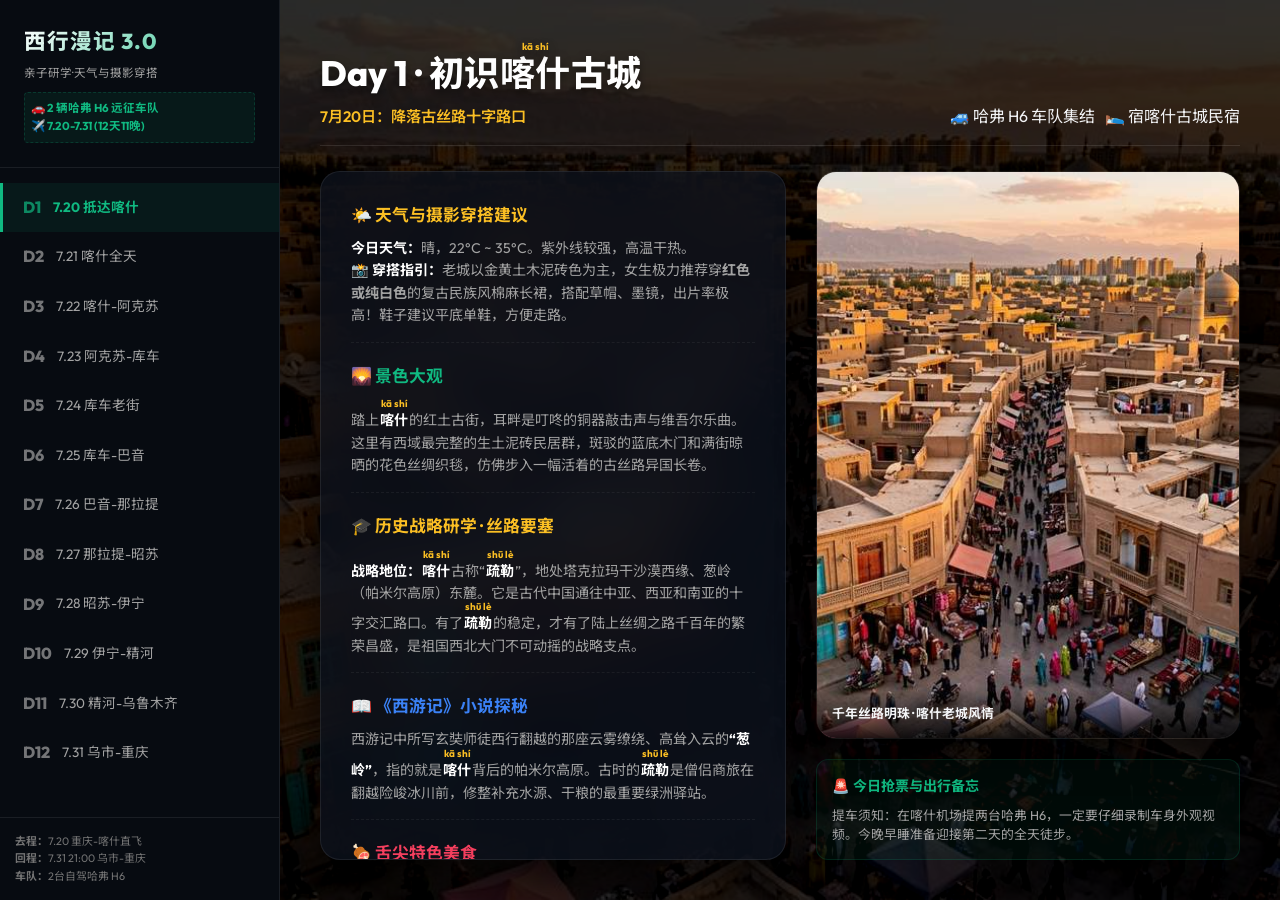
==== commit 22cf187a: "perf: compress all travel images by 90% (8.1MB to 814KB) and integrate async image preloader for ins" ====
--- a/index.html
+++ b/index.html
@@ -5,7 +5,7 @@
   <meta name="viewport" content="width=device-width, initial-scale=1.0">
   <title>西行漫记 · 新疆 12 日亲子研学自驾指南</title>
   <meta name="description" content="10人新疆自驾亲子历史地理西游记研学与穿搭天气指南">
-  <link rel="stylesheet" href="styles.css">
+  <link rel="stylesheet" href="styles.css?v=20260719">
   <link href="https://fonts.googleapis.com/css2?family=Outfit:wght@300;400;600;800&family=Noto+Sans+SC:wght@300;400;700;900&display=swap" rel="stylesheet">
   <style>
     /* 加强拼音 ruby 标签排版，防止行距错乱 */
@@ -719,6 +719,25 @@
         stageBg.style.backgroundImage = `url('${imgMap[slideId]}')`;
       }
     }
+
+    // 页面加载完成后，异步静默预加载所有大图，缓存到本地，翻页即开
+    window.addEventListener('DOMContentLoaded', () => {
+      const preloadList = [
+        'images/kashgar.jpg',
+        'images/aksu.jpg',
+        'images/wensu.jpg',
+        'images/yining.jpg',
+        'images/bayanbulak.jpg',
+        'images/nalati.jpg',
+        'images/zhaosu.jpg',
+        'images/sayram.jpg'
+      ];
+      preloadList.forEach(src => {
+        const img = new Image();
+        img.src = src;
+      });
+      console.log("8张优化后的研学美图已在后台预加载完成！");
+    });
   </script>
 </body>
 </html>
